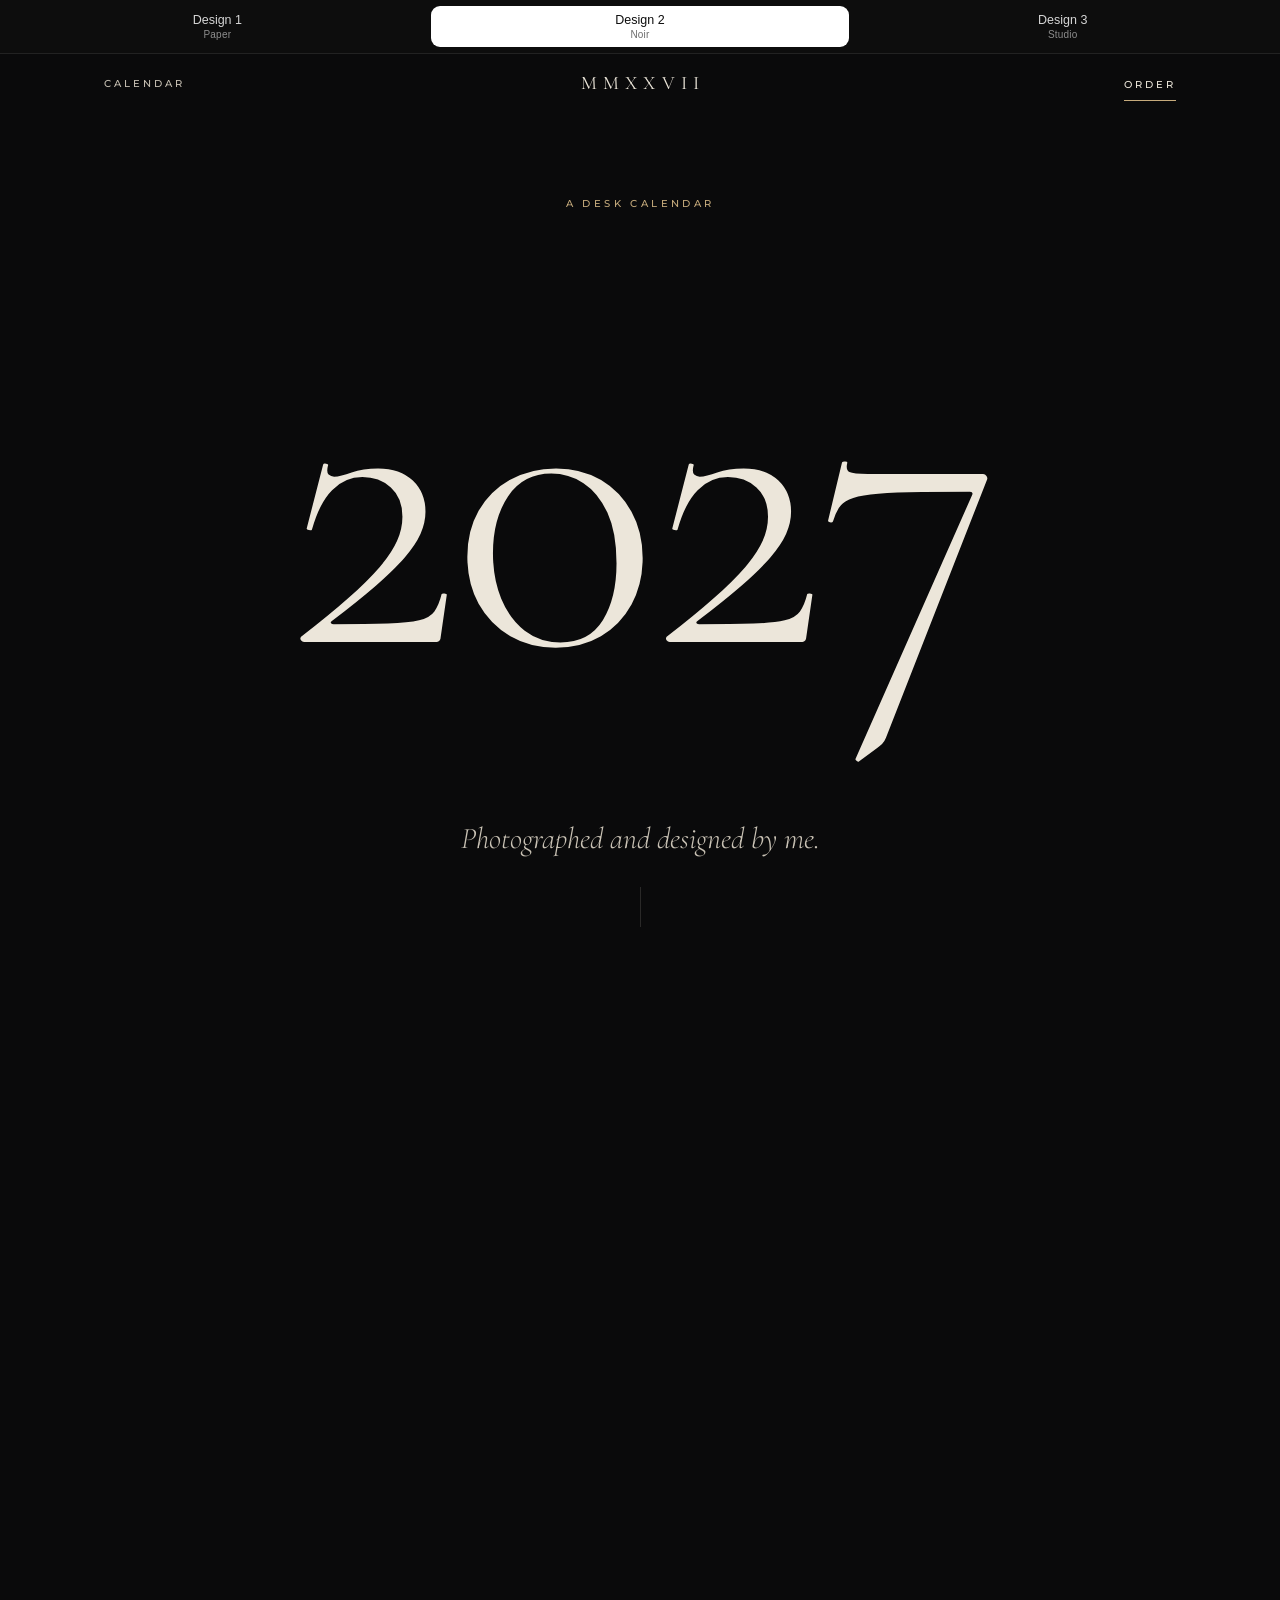
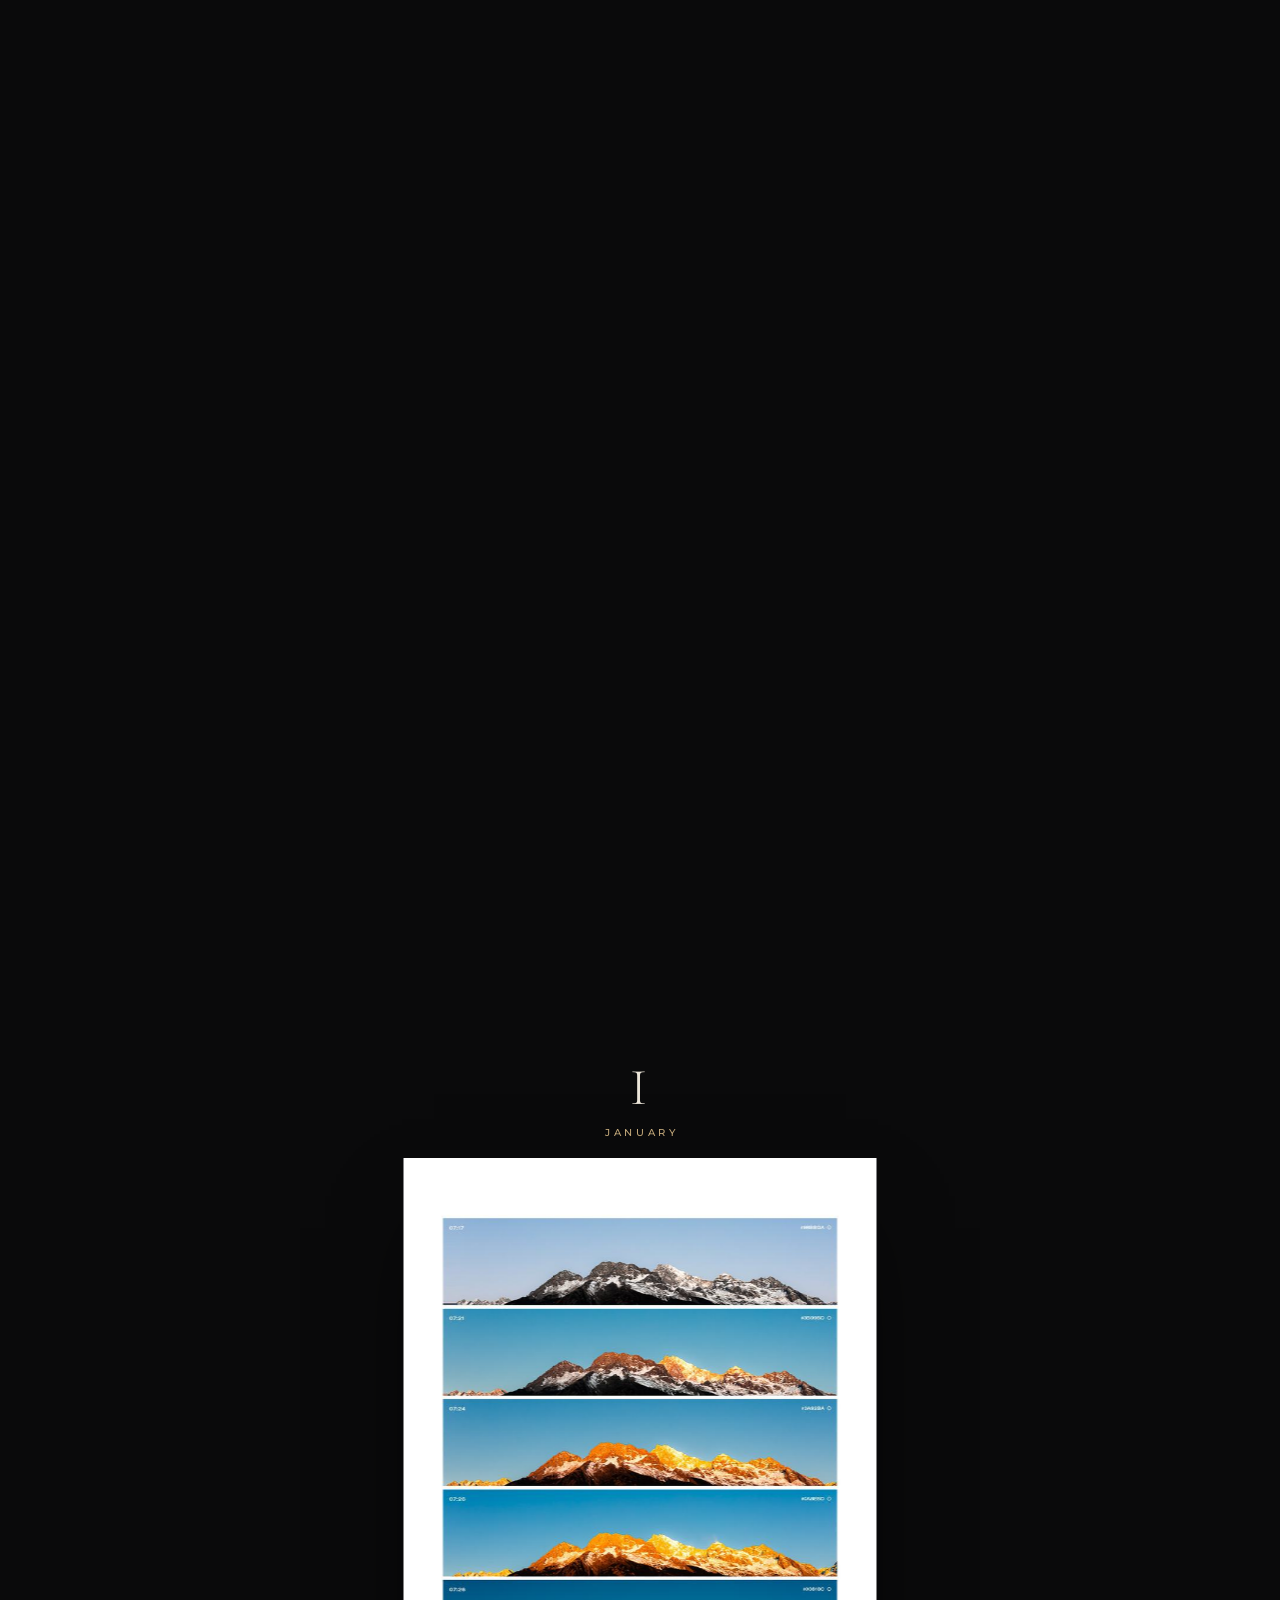
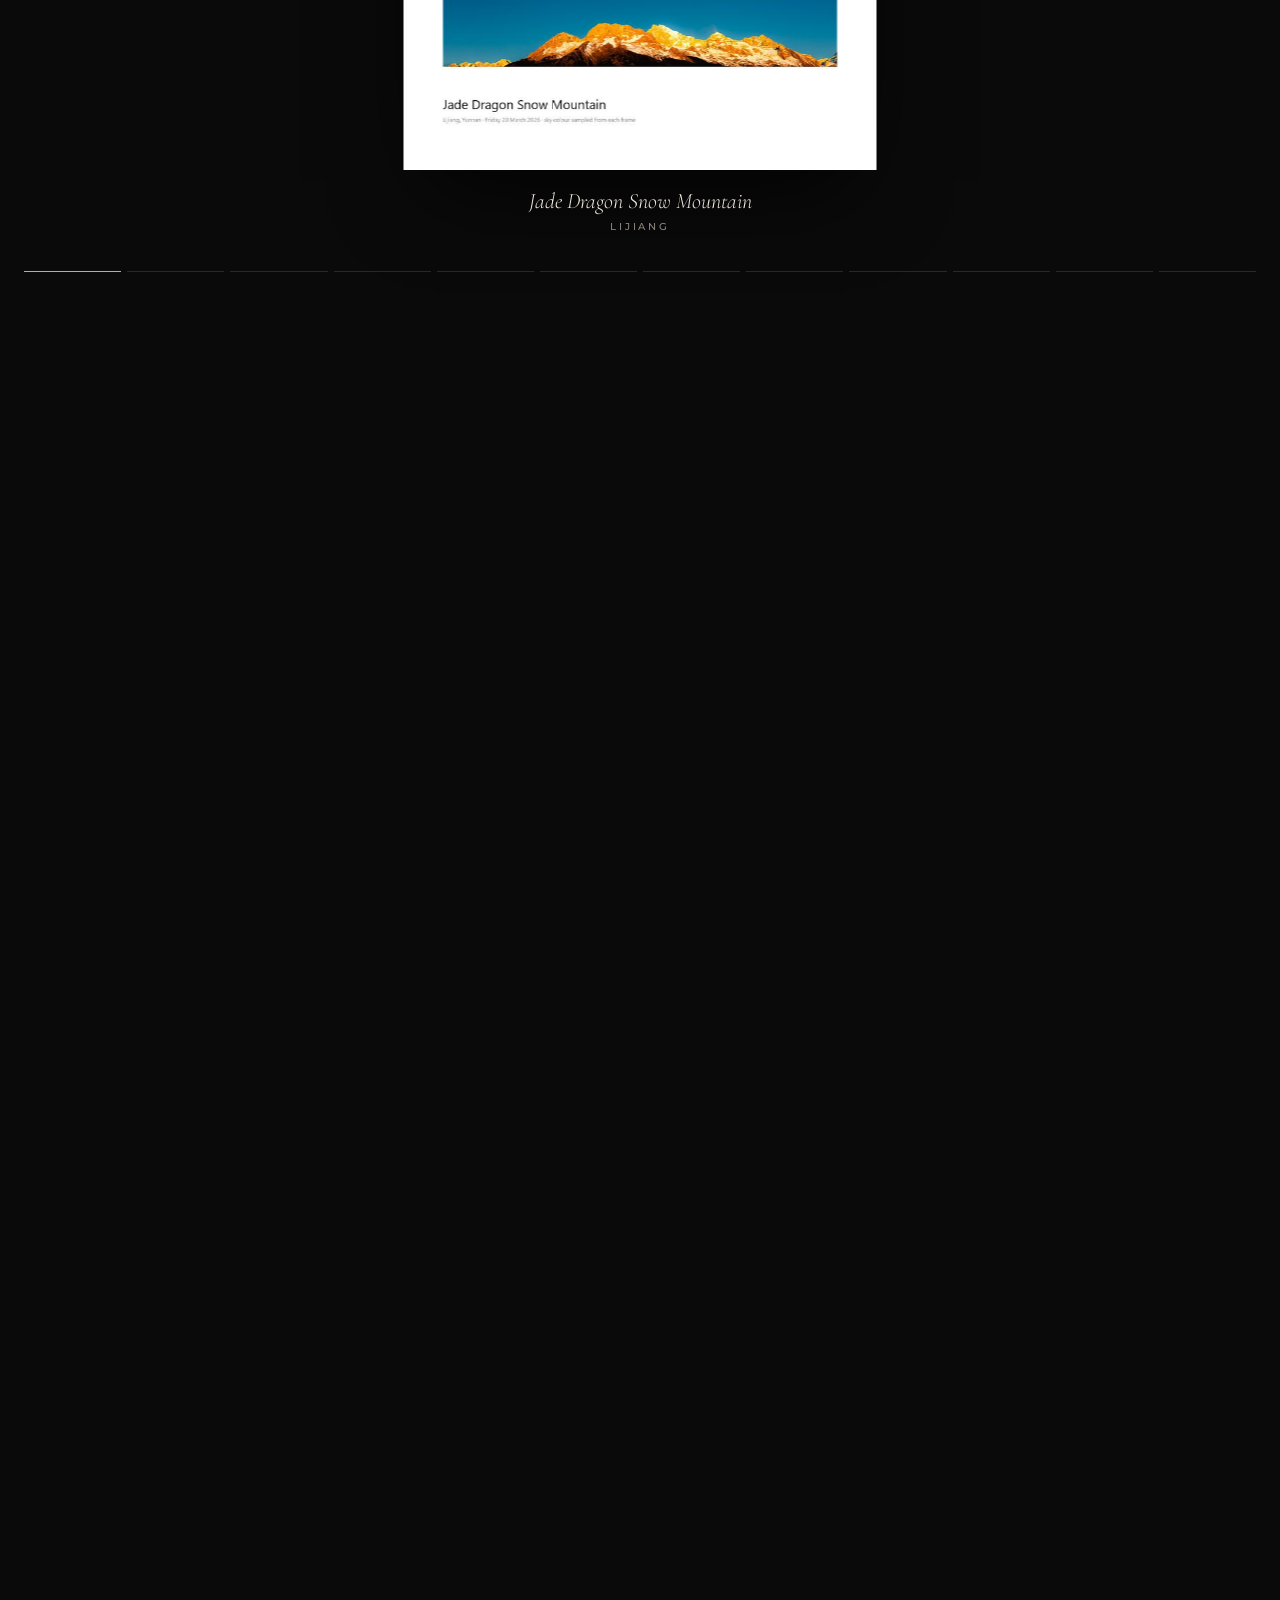
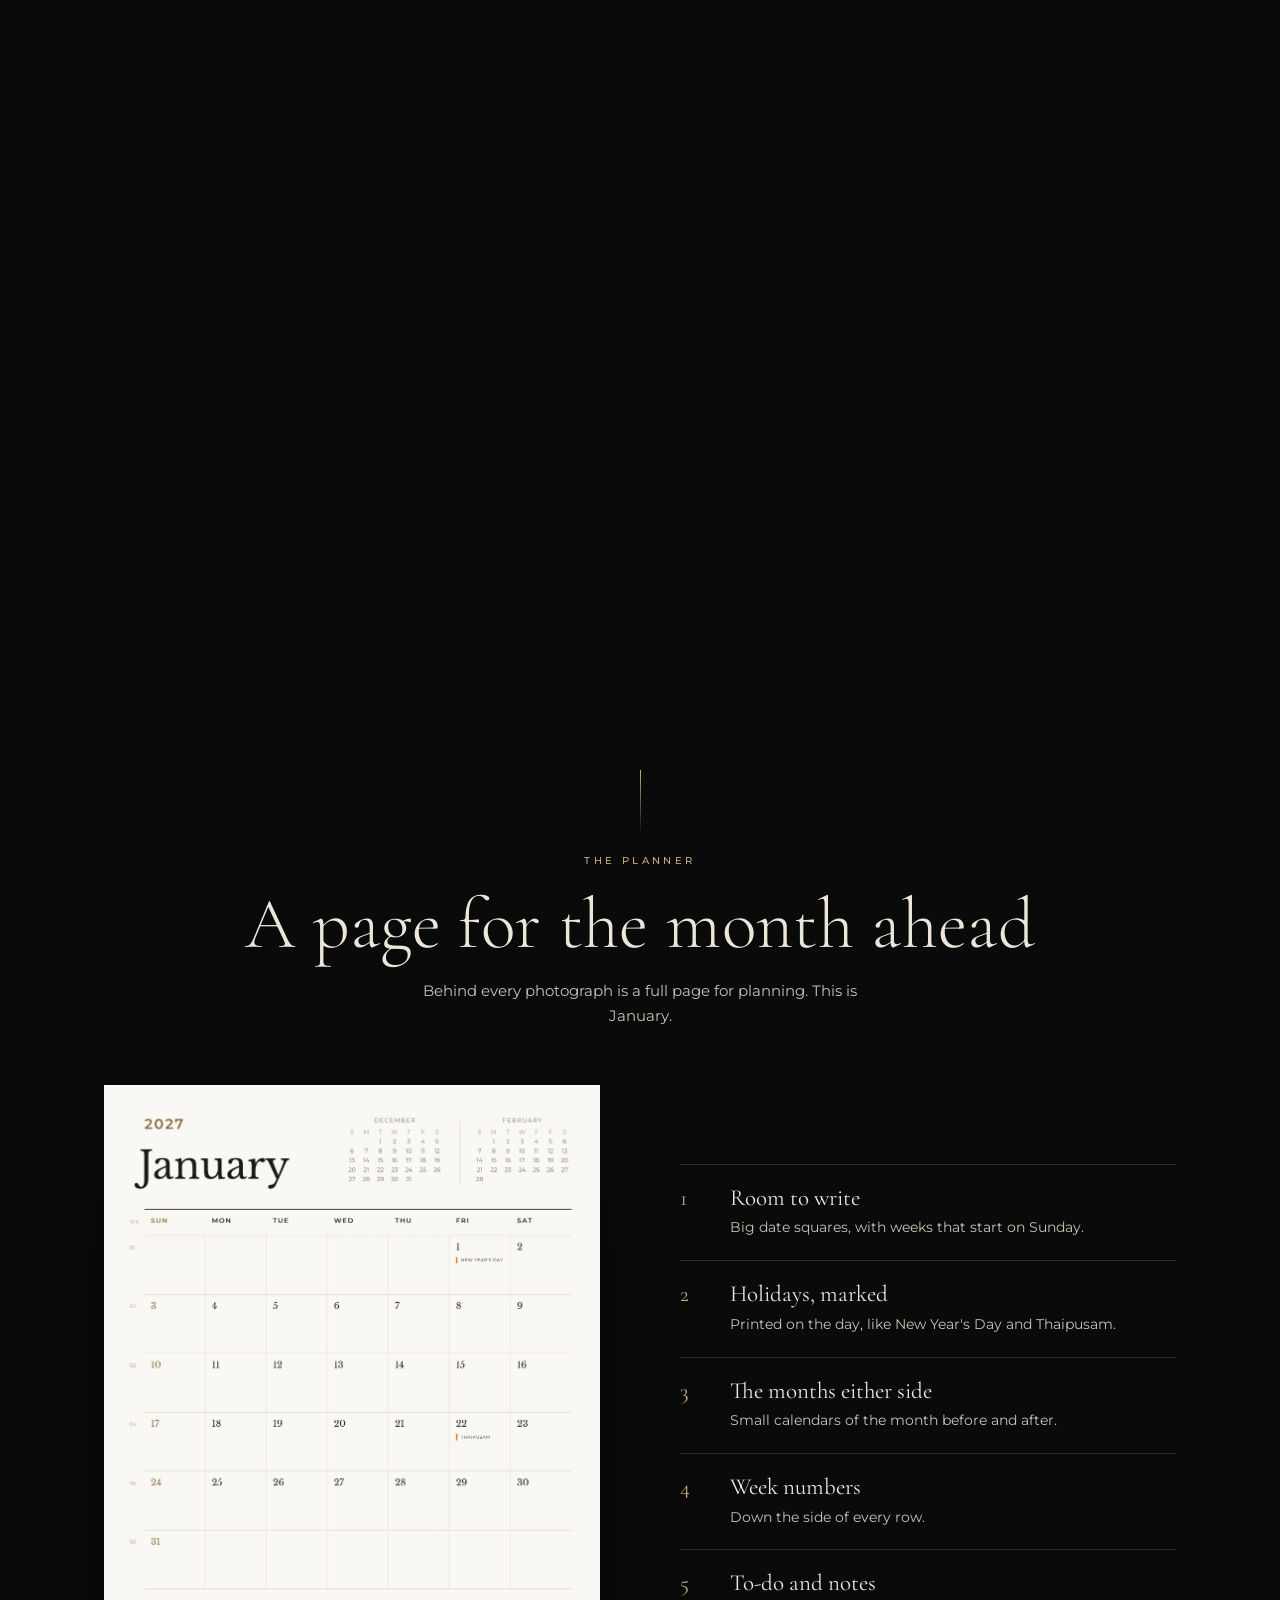
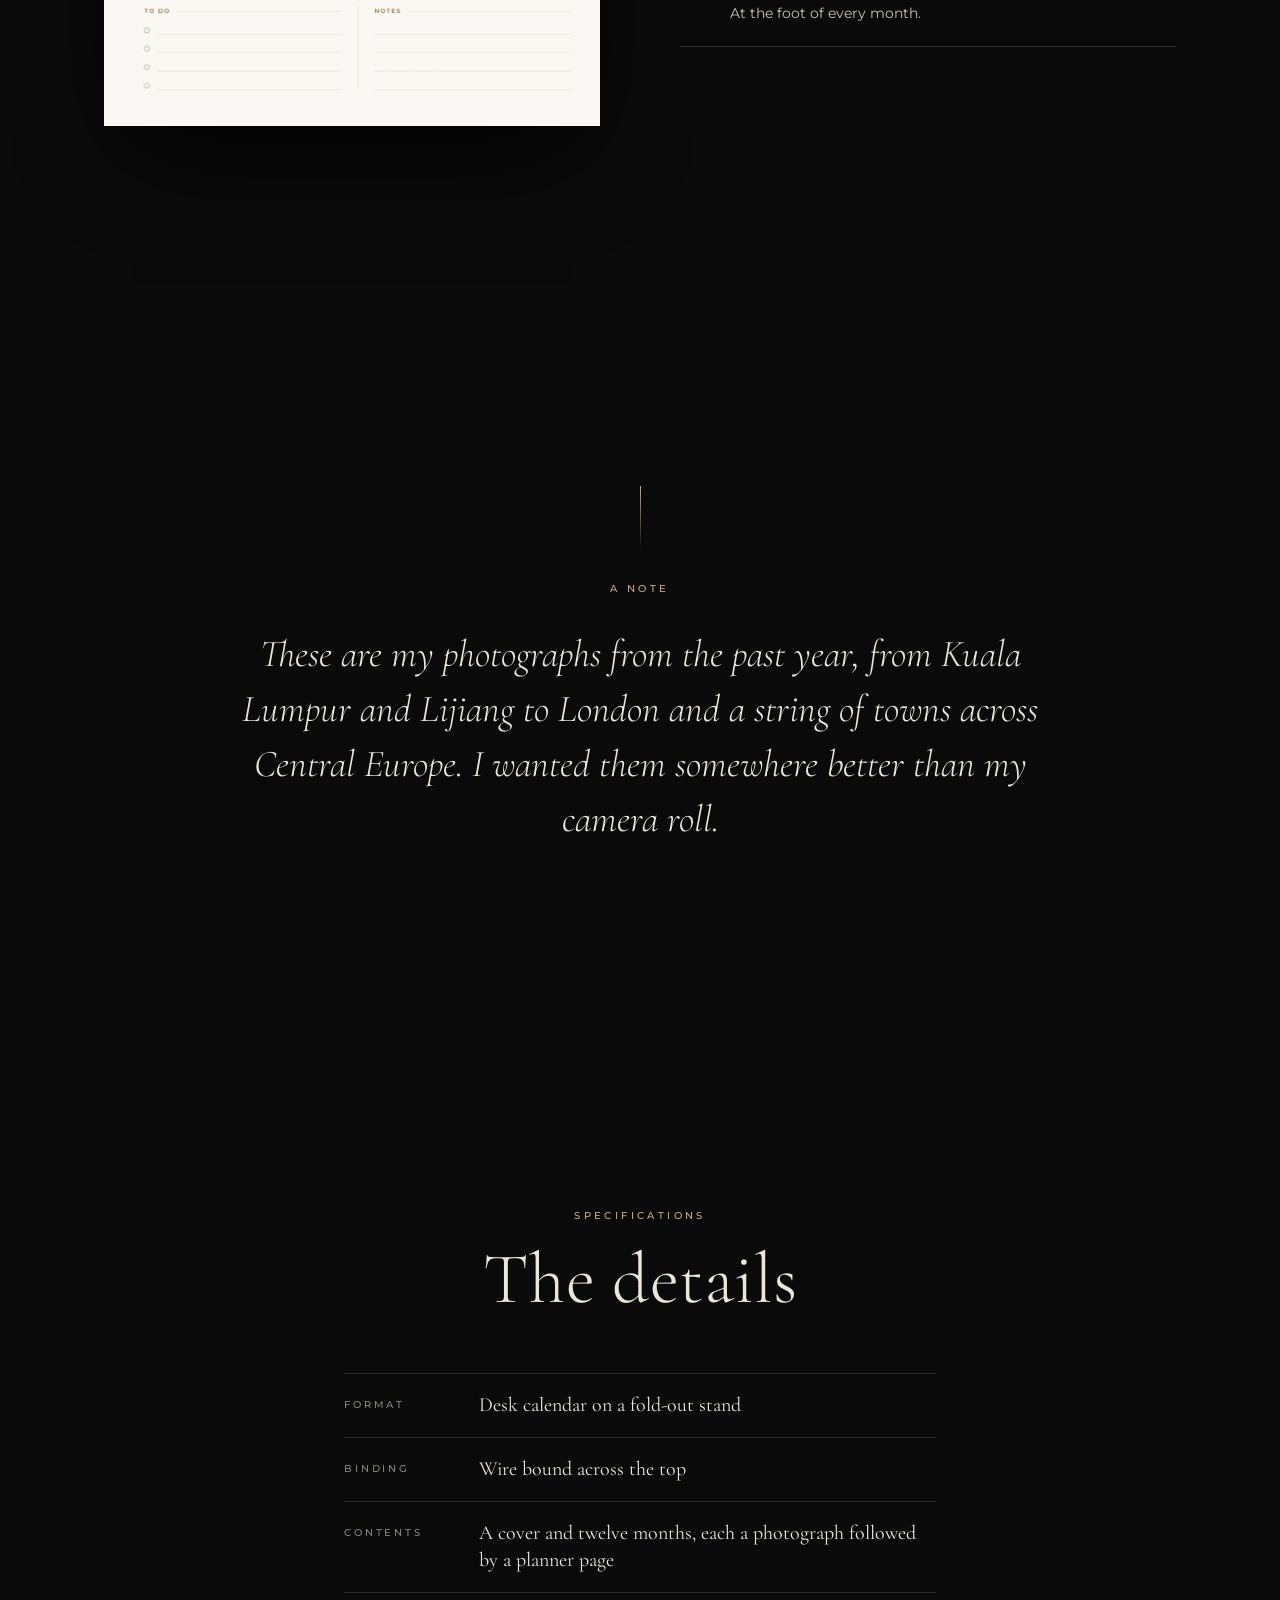
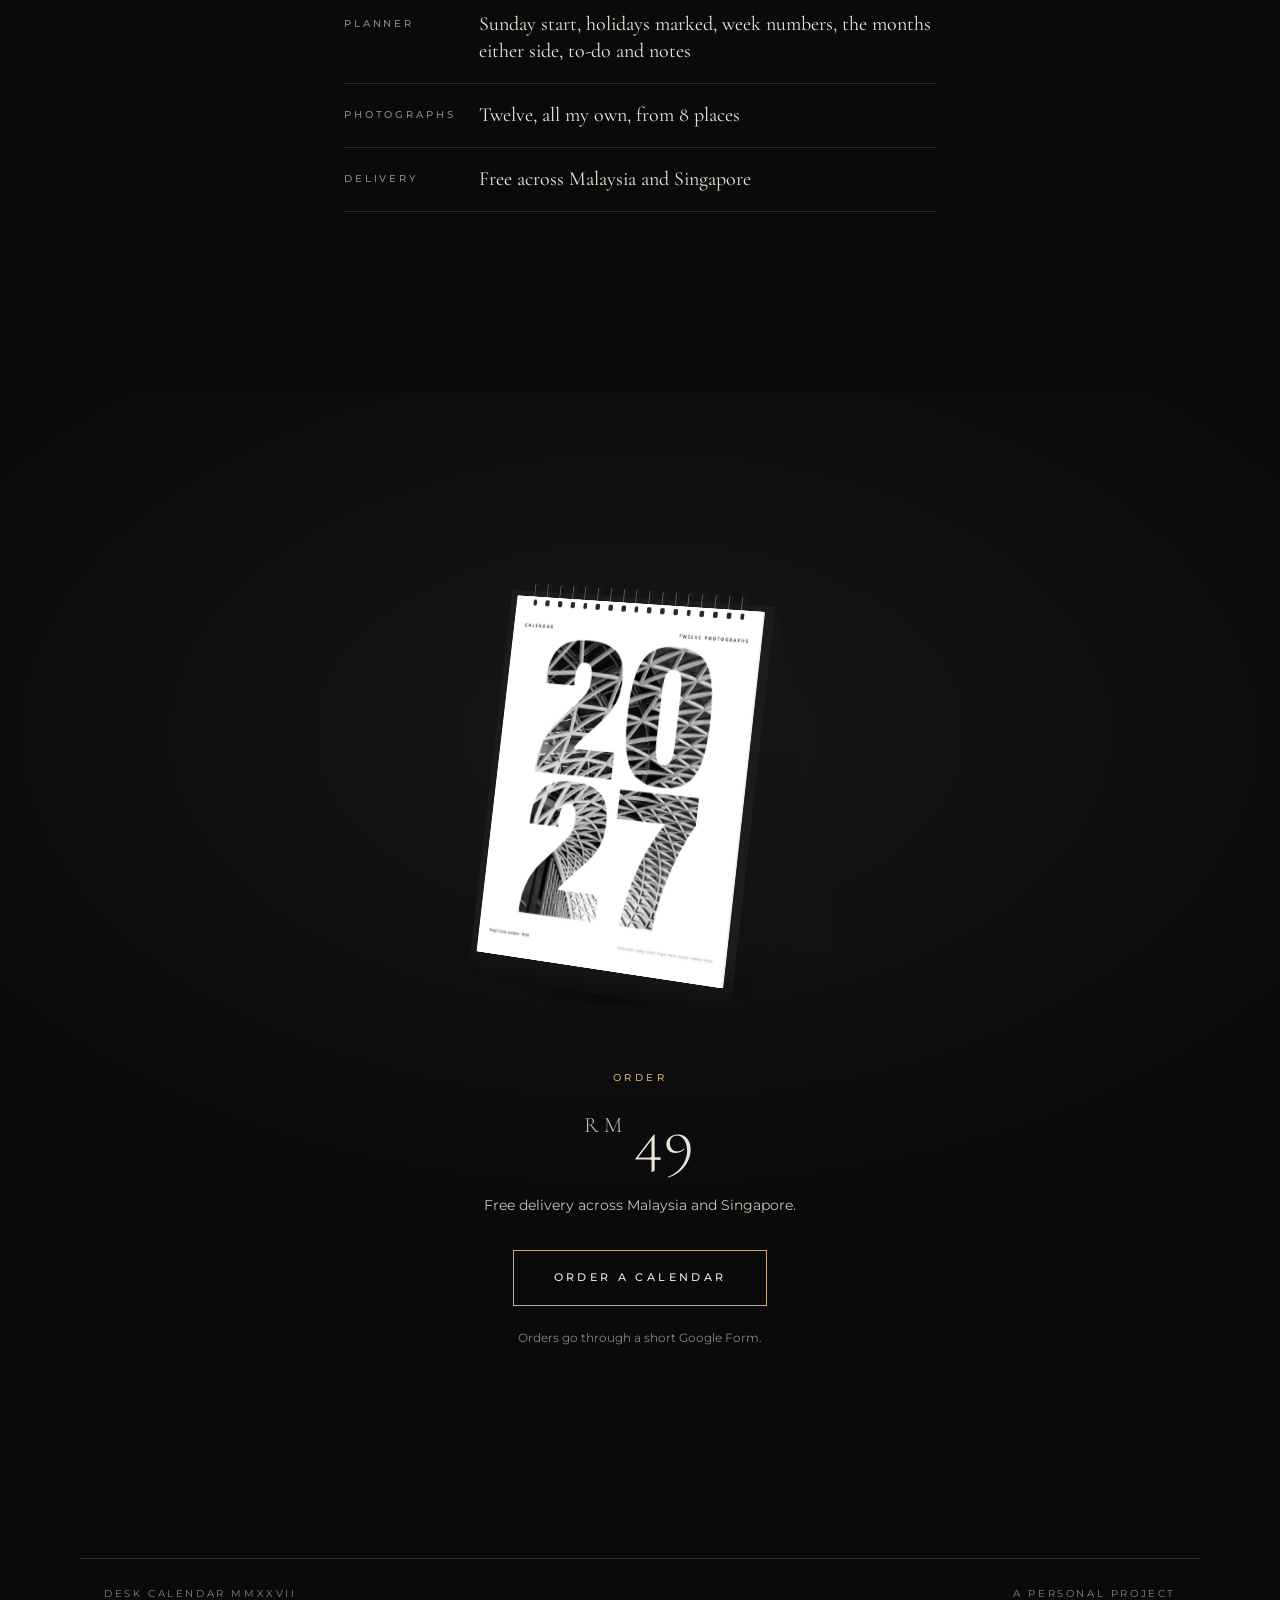
==== design-2.html @ 719d8c14 "Revamp sales page into three designs with a 3D desk calendar Adds a design switcher at the top of ev" ====
<!DOCTYPE html>
<html lang="en">
<head>
  <meta charset="UTF-8">
  <meta name="viewport" content="width=device-width, initial-scale=1, viewport-fit=cover">
  <title>Desk Calendar 2027</title>
  <meta name="description" content="A desk calendar of my photographs for 2027, with a full planner page behind every photograph. Free delivery across Malaysia and Singapore.">
  <meta name="theme-color" content="#0a0a0b">
  <!-- Link previews: replace the relative image path with the full https:// address once the domain is live. -->
  <meta property="og:title" content="Desk Calendar 2027">
  <meta property="og:description" content="A desk calendar of my photographs.">
  <meta property="og:image" content="assets/cover.jpg">
  <link rel="preconnect" href="https://fonts.googleapis.com">
  <link rel="preconnect" href="https://fonts.gstatic.com" crossorigin>
  <link rel="stylesheet" href="https://fonts.googleapis.com/css2?family=Cormorant+Garamond:ital,wght@0,300;0,400;0,500;1,300;1,400&family=Montserrat:wght@400;500&display=swap">
  <link rel="stylesheet" href="assets/css/calendar3d.css">
  <style>
    /* ------------------------------------------------------------ review tabs (remove once a design is chosen) */
    .review { position: relative; z-index: 60; display: flex; gap: 4px; padding: calc(6px + env(safe-area-inset-top, 0px)) max(8px, env(safe-area-inset-right, 0px)) 6px max(8px, env(safe-area-inset-left, 0px)); background: #0d0d0d; font: 500 12.5px/1 -apple-system, BlinkMacSystemFont, "Segoe UI", Roboto, sans-serif; border-bottom: 1px solid #222; }
    .review a { flex: 1; display: grid; gap: 3px; justify-items: center; padding: 8px 4px 7px; border-radius: 9px; color: #d6d6d6; text-decoration: none; -webkit-tap-highlight-color: transparent; }
    .review a small { font-size: 10px; color: #8d8d8d; letter-spacing: .02em; }
    .review a[aria-current] { background: #fff; color: #0d0d0d; }
    .review a[aria-current] small { color: #6b6b6b; }

    /* ------------------------------------------------------------ tokens */
    :root {
      --bg: #0a0a0b;
      --bg-2: #111113;
      --ivory: #ece6da;
      --ivory-2: #c9c2b5;
      --muted: #8a857c;
      --line: rgba(236,230,218,.14);
      --gold: #c6ab7c;
      --serif: "Cormorant Garamond", "Times New Roman", serif;
      --sans: "Montserrat", "Segoe UI", system-ui, -apple-system, sans-serif;
      --gutter: max(24px, env(safe-area-inset-left, 0px));
      --nav: 60px;
      color-scheme: dark;
    }
    *, *::before, *::after { box-sizing: border-box; }
    html { -webkit-text-size-adjust: 100%; background: var(--bg); }
    body { margin: 0; background: var(--bg); color: var(--ivory); font-family: var(--sans); font-size: 14px; line-height: 1.7; -webkit-font-smoothing: antialiased; overflow-x: clip; }
    img { display: block; max-width: 100%; height: auto; }
    a { color: inherit; -webkit-tap-highlight-color: transparent; }
    h1, h2, h3, p { margin: 0; }
    h1, h2, h3 { font-family: var(--serif); font-weight: 300; letter-spacing: .005em; text-wrap: balance; }
    .label { font-size: 10px; font-weight: 500; letter-spacing: .34em; text-transform: uppercase; color: var(--gold); }
    .wrap { max-width: 1120px; margin: 0 auto; padding: 0 var(--gutter); }
    :focus-visible { outline: 1px solid var(--gold); outline-offset: 4px; }

    /* ------------------------------------------------------------ nav */
    .nav { position: sticky; top: 0; z-index: 50; height: var(--nav); transition: background-color .6s; }
    .nav.solid { background: rgba(10,10,11,.72); -webkit-backdrop-filter: blur(18px); backdrop-filter: blur(18px); }
    .nav .wrap { height: 100%; display: grid; grid-template-columns: 1fr auto 1fr; align-items: center; }
    .nav .side { font-size: 10px; font-weight: 500; letter-spacing: .3em; text-transform: uppercase; color: var(--ivory-2); }
    .wordmark { font-family: var(--serif); font-size: 19px; font-weight: 400; letter-spacing: .32em; text-decoration: none; padding-left: .32em; }
    .nav-order { justify-self: end; font-size: 10px; font-weight: 500; letter-spacing: .3em; text-transform: uppercase; text-decoration: none; padding: 9px 0 7px; border-bottom: 1px solid var(--gold); }

    .pin { position: sticky; top: 0; height: 100vh; height: 100svh; overflow: hidden; }

    /* ------------------------------------------------------------ hero */
    .hero { height: 460vh; height: 460svh; margin-top: calc(var(--nav) * -1); }
    .hero .pin { background: var(--bg); }
    .spot { position: absolute; left: 50%; top: 50%; width: 170vmax; height: 170vmax; margin: -85vmax 0 0 -85vmax; background: radial-gradient(closest-side, rgba(214,196,160,.20), rgba(214,196,160,.07) 38%, rgba(10,10,11,0) 70%); opacity: 0; will-change: opacity, transform; pointer-events: none; }
    .numerals { position: absolute; inset: 0; display: grid; place-items: center; font-family: var(--serif); font-weight: 300; font-size: min(47vw, 58svh); line-height: 1; letter-spacing: -.02em; color: var(--ivory); will-change: transform, opacity; pointer-events: none; }
    .intro { position: absolute; left: 0; right: 0; text-align: center; padding: 0 var(--gutter); will-change: opacity, transform; }
    .intro.top { top: calc(var(--nav) + 9svh); }
    .intro.bottom { bottom: calc(10svh + env(safe-area-inset-bottom, 0px)); display: grid; gap: 10px; justify-items: center; }
    .intro.bottom p.l { font-family: var(--serif); font-style: italic; font-weight: 300; font-size: clamp(20px, 5.6vw, 30px); color: var(--ivory-2); }
    .hero-cal { position: absolute; inset: 0; display: grid; place-items: center; opacity: 0; will-change: transform, opacity; }
    .hero-cal .c3 { --w: min(64vw, 36svh, 330px); --board: #1c1c1e; --board-edge: #0e0e0f; --back: #161618; }
    .hero-cal .c3-ground { background: radial-gradient(50% 50% at 50% 50%, rgba(0,0,0,.85), rgba(0,0,0,.4) 45%, rgba(0,0,0,0) 72%); }
    .chap { position: absolute; left: 0; right: 0; bottom: calc(5.5svh + env(safe-area-inset-bottom, 0px)); text-align: center; display: grid; justify-items: center; gap: 8px; padding: 0 var(--gutter); opacity: 0; will-change: opacity, transform; }
    .chap .num { font-family: var(--serif); font-size: 15px; letter-spacing: .3em; color: var(--gold); }
    .chap p { font-family: var(--serif); font-style: italic; font-weight: 300; font-size: clamp(20px, 5.4vw, 30px); line-height: 1.3; }
    .cue { position: absolute; left: 50%; bottom: calc(3svh + env(safe-area-inset-bottom, 0px)); width: 1px; height: 40px; margin-left: -.5px; background: var(--line); overflow: hidden; }
    .cue::after { content: ""; position: absolute; left: 0; top: -40%; width: 100%; height: 40%; background: var(--gold); animation: drip 2.4s cubic-bezier(.6,0,.3,1) infinite; }
    @keyframes drip { to { transform: translateY(350%); } }

    /* ------------------------------------------------------------ the twelve */
    .twelve .pin { display: grid; grid-template-rows: auto minmax(0, 1fr) auto; padding-top: calc(var(--nav) + 8px); background: var(--bg); }
    .tw-head { position: relative; height: 96px; text-align: center; }
    .tw-head > div { position: absolute; inset: 0; display: grid; justify-items: center; align-content: start; gap: 2px; opacity: 0; will-change: opacity, transform; }
    .tw-head .rn { font-family: var(--serif); font-weight: 300; font-size: 52px; line-height: 1; letter-spacing: .04em; }
    .tw-head .mn { font-size: 10px; font-weight: 500; letter-spacing: .36em; text-transform: uppercase; color: var(--gold); margin-top: 8px; padding-left: .36em; }
    .tw-stage { position: relative; }
    .tw-stage img { position: absolute; left: 50%; top: 50%; height: min(100%, 118vw); width: auto; max-width: none; aspect-ratio: 800 / 1035; transform: translate(-50%, -50%); opacity: 0; will-change: opacity, transform; box-shadow: 0 40px 90px -30px rgba(0,0,0,.9); }
    .tw-foot { position: relative; height: 124px; padding-bottom: env(safe-area-inset-bottom, 0px); }
    .tw-cap { position: absolute; left: 0; right: 0; top: 18px; text-align: center; display: grid; gap: 4px; padding: 0 var(--gutter); opacity: 0; will-change: opacity; }
    .tw-cap .t { font-family: var(--serif); font-style: italic; font-weight: 300; font-size: 22px; line-height: 1.25; }
    .tw-cap .p { font-size: 9.5px; font-weight: 500; letter-spacing: .3em; text-transform: uppercase; color: var(--muted); }
    .ticks { position: absolute; left: var(--gutter); right: var(--gutter); bottom: calc(22px + env(safe-area-inset-bottom, 0px)); display: flex; gap: 6px; }
    .ticks i { flex: 1; height: 1px; background: var(--line); position: relative; }
    .ticks i::after { content: ""; position: absolute; inset: 0; background: var(--gold); transform: scaleX(0); transform-origin: 0 0; transition: transform .45s cubic-bezier(.2,.75,.2,1); }
    .ticks i.on::after { transform: none; }

    /* ------------------------------------------------------------ sections */
    .sec { padding: 130px 0; }
    .sec-head { display: grid; gap: 18px; justify-items: center; text-align: center; margin-bottom: 56px; }
    .sec-head h2 { font-size: clamp(38px, 10vw, 72px); line-height: 1.04; }
    .sec-head p { color: var(--ivory-2); max-width: 32em; font-size: 14.5px; }
    .sec-head p.label { color: var(--gold); font-size: 10px; }
    .hair { width: 1px; height: 64px; background: linear-gradient(var(--gold), rgba(198,171,124,0)); }

    .planner-fig { position: relative; width: min(100%, 520px); margin: 0 auto; box-shadow: 0 40px 100px -30px rgba(0,0,0,.95); }
    .planner-fig img { width: 100%; aspect-ratio: 700 / 905; }
    .mk { position: absolute; width: 30px; height: 30px; margin: -15px 0 0 -15px; border-radius: 50%; display: grid; place-items: center; background: rgba(10,10,11,.88); color: var(--gold); box-shadow: 0 0 0 1px var(--gold), 0 6px 18px rgba(0,0,0,.45); font-family: var(--serif); font-size: 15px; opacity: 0; transform: scale(.6); transition: opacity .7s, transform .7s cubic-bezier(.2,.75,.2,1); }
    .mk.on { opacity: 1; transform: none; }
    .feats { list-style: none; margin: 56px auto 0; padding: 0; max-width: 560px; border-top: 1px solid var(--line); }
    .feats li { display: grid; grid-template-columns: 40px minmax(0, 1fr); gap: 10px; padding: 20px 0; border-bottom: 1px solid var(--line); }
    .feats .n { font-family: var(--serif); font-size: 22px; color: var(--gold); line-height: 1.2; }
    .feats b { display: block; font-family: var(--serif); font-weight: 400; font-size: 23px; line-height: 1.2; margin-bottom: 4px; }
    .feats span { color: var(--ivory-2); }

    .note { text-align: center; }
    .note .wrap { display: grid; justify-items: center; gap: 30px; }
    .note .body { font-family: var(--serif); font-style: italic; font-weight: 300; font-size: clamp(24px, 6.4vw, 38px); line-height: 1.45; max-width: 22em; }

    .specs { max-width: 640px; margin: 0 auto; }
    .specs dl { margin: 0; border-top: 1px solid var(--line); }
    .specs dl div { display: grid; grid-template-columns: 8.5em minmax(0, 1fr); gap: 16px; padding: 18px 0; border-bottom: 1px solid var(--line); }
    .specs dt { font-size: 9.5px; font-weight: 500; letter-spacing: .3em; text-transform: uppercase; color: var(--muted); padding-top: 5px; }
    .specs dd { margin: 0; font-family: var(--serif); font-size: 20px; line-height: 1.35; }

    .order { background: radial-gradient(90% 60% at 50% 30%, #17171a 0%, var(--bg) 70%); text-align: center; overflow: hidden; }
    .order .wrap { display: grid; justify-items: center; gap: 22px; }
    .order-cal { margin-bottom: 26px; }
    .order-cal .c3 { --w: min(56vw, 280px); --board: #1c1c1e; --board-edge: #0e0e0f; --back: #161618; }
    .order-cal .c3-ground { background: radial-gradient(50% 50% at 50% 50%, rgba(0,0,0,.85), rgba(0,0,0,0) 70%); }
    .order .price { font-family: var(--serif); font-weight: 300; font-size: 64px; line-height: 1; letter-spacing: .02em; }
    .order .price small { font-size: 22px; letter-spacing: .2em; vertical-align: 28px; margin-right: 8px; color: var(--ivory-2); }
    .order .ship { color: var(--ivory-2); }
    .btn { display: inline-flex; align-items: center; justify-content: center; min-height: 56px; padding: 0 40px; margin-top: 10px; border: 1px solid var(--gold); color: var(--ivory); text-decoration: none; font-size: 10.5px; font-weight: 500; letter-spacing: .32em; text-transform: uppercase; background: transparent; transition: background-color .5s, color .5s; }
    .btn:active { background: var(--gold); color: var(--bg); }
    @media (hover: hover) { .btn:hover { background: var(--gold); color: var(--bg); } }
    .fine { font-size: 12px; color: var(--muted); }

    footer { padding: 30px 0 calc(34px + env(safe-area-inset-bottom, 0px)); font-size: 10px; letter-spacing: .26em; text-transform: uppercase; color: var(--muted); }
    footer .wrap { display: flex; justify-content: space-between; gap: 12px; flex-wrap: wrap; border-top: 1px solid var(--line); padding-top: 26px; }

    [data-reveal] { opacity: 0; transform: translateY(22px); transition: opacity 1.4s cubic-bezier(.2,.75,.2,1), transform 1.4s cubic-bezier(.2,.75,.2,1); transition-delay: var(--d, 0s); }
    [data-reveal].in { opacity: 1; transform: none; }

    .toast { position: fixed; left: 50%; top: calc(72px + env(safe-area-inset-top, 0px)); z-index: 80; transform: translate(-50%, -10px); opacity: 0; background: var(--ivory); color: var(--bg); padding: 11px 18px; font-size: 12px; letter-spacing: .06em; transition: opacity .3s, transform .4s; pointer-events: none; }
    .toast.show { opacity: 1; transform: translate(-50%, 0); }

    @media (min-width: 900px) {
      .numerals { font-size: min(34vw, 62svh); }
      .tw-stage img { height: 100%; }
      .sec { padding: 180px 0; }
      .planner-wrap { display: grid; grid-template-columns: minmax(0, 1fr) minmax(0, 1fr); gap: 80px; align-items: center; }
      .feats { margin: 0; }
    }
    @media (prefers-reduced-motion: reduce) { .cue i::after, .cue::after, .scroll-hint svg { animation: none; } }
  </style>
</head>
<body>
  <nav class="review" aria-label="Design options">
    <a href="index.html">Design 1<small>Paper</small></a>
    <a href="design-2.html" aria-current="page">Design 2<small>Noir</small></a>
    <a href="design-3.html">Design 3<small>Studio</small></a>
  </nav>

  <header class="nav" id="nav">
    <div class="wrap">
      <span class="side">Calendar</span>
      <a class="wordmark" href="#top" aria-label="2027, back to top">MMXXVII</a>
      <a class="nav-order" href="#order">Order</a>
    </div>
  </header>

  <main id="top">
    <section class="hero" id="hero" aria-label="Introduction">
      <div class="pin">
        <div class="spot" id="spot"></div>
        <div class="numerals" id="numerals" aria-hidden="true">2027</div>
        <div class="intro top" id="introTop"><p class="label">A desk calendar</p></div>
        <div class="intro bottom" id="introBottom"><p class="l">Photographed and designed by me.</p></div>
        <div class="hero-cal" id="heroCalWrap"><div id="heroCal" role="img" aria-label="The desk calendar on a black stand, turning from the cover to January"></div></div>
        <div class="chap" id="chapA"><span class="num">I</span><p>Each month begins with a photograph</p></div>
        <div class="chap" id="chapB"><span class="num">II</span><p>and turns to a page for the month ahead</p></div>
        <div class="cue" id="cue" aria-hidden="true"></div>
      </div>
    </section>

    <section class="twelve" id="twelve" aria-label="The twelve photographs">
      <div class="pin">
        <div class="tw-head" id="twHead"></div>
        <div class="tw-stage" id="twStage"></div>
        <div class="tw-foot"><div id="twCaps"></div><div class="ticks" id="ticks"></div></div>
      </div>
    </section>

    <section class="sec" aria-label="The planner">
      <div class="wrap">
        <div class="sec-head" data-reveal>
          <div class="hair"></div>
          <p class="label">The planner</p>
          <h2>A page for the month&nbsp;ahead</h2>
          <p>Behind every photograph is a full page for planning. This is January.</p>
        </div>
        <div class="planner-wrap">
          <div class="planner-fig" id="plannerFig" data-reveal>
            <img src="assets/planner-jan.webp" width="2000" height="2586" alt="The January 2027 planner page" loading="lazy" decoding="async">
          </div>
          <ol class="feats" id="feats">
            <li data-reveal><span class="n">1</span><div><b>Room to write</b><span>Big date squares, with weeks that start on Sunday.</span></div></li>
            <li data-reveal><span class="n">2</span><div><b>Holidays, marked</b><span>Printed on the day, like New Year's Day and Thaipusam.</span></div></li>
            <li data-reveal><span class="n">3</span><div><b>The months either side</b><span>Small calendars of the month before and after.</span></div></li>
            <li data-reveal><span class="n">4</span><div><b>Week numbers</b><span>Down the side of every row.</span></div></li>
            <li data-reveal><span class="n">5</span><div><b>To-do and notes</b><span>At the foot of every month.</span></div></li>
          </ol>
        </div>
      </div>
    </section>

    <section class="sec note" aria-label="A note">
      <div class="wrap">
        <div class="hair" data-reveal></div>
        <p class="label" data-reveal>A note</p>
        <p class="body" data-reveal>These are my photographs from the past year, from Kuala Lumpur and Lijiang to London and a string of towns across Central Europe. I wanted them somewhere better than my camera roll.</p>
      </div>
    </section>

    <section class="sec" aria-label="Specifications">
      <div class="wrap specs">
        <div class="sec-head" data-reveal><p class="label">Specifications</p><h2>The details</h2></div>
        <dl data-reveal>
          <div><dt>Format</dt><dd>Desk calendar on a fold-out stand</dd></div>
          <div><dt>Binding</dt><dd>Wire bound across the top</dd></div>
          <div><dt>Contents</dt><dd>A cover and twelve months, each a photograph followed by a planner page</dd></div>
          <div><dt>Planner</dt><dd>Sunday start, holidays marked, week numbers, the months either side, to-do and notes</dd></div>
          <div><dt>Photographs</dt><dd id="specPhotos">Twelve, all my own</dd></div>
          <div><dt>Delivery</dt><dd>Free across Malaysia and Singapore</dd></div>
        </dl>
      </div>
    </section>

    <section class="sec order" id="order" aria-label="Order">
      <div class="wrap">
        <div class="order-cal" id="orderCalScene"><div id="orderCal" role="img" aria-label="The desk calendar on its black stand"></div></div>
        <p class="label" data-reveal>Order</p>
        <p class="price" data-reveal><small>RM</small>49</p>
        <p class="ship" data-reveal>Free delivery across Malaysia and Singapore.</p>
        <a class="btn" href="#order" data-order="final" data-reveal>Order a calendar</a>
        <p class="fine" data-reveal>Orders go through a short Google Form.</p>
      </div>
    </section>
  </main>

  <footer><div class="wrap"><span>Desk Calendar MMXXVII</span><span>A personal project</span></div></footer>
  <div class="toast" id="toast" role="status" aria-live="polite"></div>

  <script src="assets/js/content.js"></script>
  <script src="assets/js/motion.js"></script>
  <script>
  (function () {
    const { scene, seg, lerp, ease, clamp, Calendar3D } = Motion;
    const $ = s => document.querySelector(s);
    const toast = $("#toast"); let tt;
    wireOrderLinks(m => { toast.textContent = m; toast.classList.add("show"); clearTimeout(tt); tt = setTimeout(() => toast.classList.remove("show"), 2400); });
    const nav = $("#nav");
    addEventListener("scroll", () => nav.classList.toggle("solid", scrollY > innerHeight * 3.2), { passive: true });
    let H = innerHeight;
    addEventListener("resize", () => { H = innerHeight; });

    /* ------------------------------------------------------------ hero: 2027 dissolves, the calendar turns into the light, then flips */
    const cal = Calendar3D($("#heroCal"), { sheets: CAL.SHEETS, stand: "black" });
    const spot = $("#spot"), num = $("#numerals"), top = $("#introTop"), bottom = $("#introBottom"), wrap = $("#heroCalWrap");
    const chapA = $("#chapA"), chapB = $("#chapB"), cue = $("#cue");
    scene($("#hero"), p => {
      const n = ease.inOut(seg(p, 0, .2));
      num.style.opacity = (1 - n * .93).toFixed(3);
      num.style.transform = `translate3d(0, ${(-H * .06 * n).toFixed(1)}px, 0) scale(${(1 + n * .55).toFixed(4)})`;
      const intro = seg(p, 0, .08);
      top.style.opacity = bottom.style.opacity = (1 - intro).toFixed(3);
      top.style.transform = `translate3d(0, ${(-20 * intro).toFixed(1)}px, 0)`;
      bottom.style.transform = `translate3d(0, ${(20 * intro).toFixed(1)}px, 0)`;
      cue.style.opacity = (1 - seg(p, 0, .03)).toFixed(3);
      spot.style.opacity = ease.out(seg(p, .04, .24)).toFixed(3);
      spot.style.transform = `scale(${(.7 + .3 * ease.out(seg(p, .04, .3))).toFixed(4)})`;

      const enter = ease.out(seg(p, .05, .24)), turn = ease.inOut(seg(p, .05, .36));
      wrap.style.opacity = enter.toFixed(3);
      const s = lerp(.78, 1, enter) + seg(p, .82, 1) * .08;
      wrap.style.transform = `translate3d(0, ${lerp(H * .16, H * -.005, enter).toFixed(1)}px, 0) scale(${s.toFixed(4)})`;
      cal.view({ ry: lerp(52, 0, turn) + seg(p, .82, 1) * 8, rx: lerp(-4, -8, turn) });
      cal.ground(enter, 1);
      cal.flip(0, ease.inOut(seg(p, .38, .58)));
      cal.flip(1, ease.inOut(seg(p, .64, .84)));
      const a = seg(p, .47, .53) * (1 - seg(p, .62, .66)), b = seg(p, .74, .8);
      chapA.style.opacity = a.toFixed(3); chapA.style.transform = `translate3d(0, ${((1 - seg(p, .47, .53)) * 14).toFixed(1)}px, 0)`;
      chapB.style.opacity = b.toFixed(3); chapB.style.transform = `translate3d(0, ${((1 - b) * 14).toFixed(1)}px, 0)`;
    });

    /* ------------------------------------------------------------ the twelve: one month at a time */
    const ROMAN = ["I", "II", "III", "IV", "V", "VI", "VII", "VIII", "IX", "X", "XI", "XII"];
    const P = CAL.PAGES, N = P.length;
    $("#twStage").innerHTML = P.map((pg, i) => `<img src="${pg.file}" width="800" height="1035" alt="${CAL.MONTHS[i]}: ${pg.title}, ${pg.place}" decoding="async">`).join("");
    $("#twHead").innerHTML = P.map((pg, i) => `<div><span class="rn">${ROMAN[i]}</span><span class="mn">${CAL.MONTHS[i]}</span></div>`).join("");
    $("#twCaps").innerHTML = P.map(pg => `<div class="tw-cap"><span class="t">${pg.title}</span><span class="p">${pg.place}</span></div>`).join("");
    $("#ticks").innerHTML = "<i></i>".repeat(N);
    const twelve = $("#twelve");
    twelve.style.height = `calc(${N * 62}svh + 100svh)`;
    const imgs = [...document.querySelectorAll("#twStage img")], heads = [...document.querySelectorAll("#twHead > div")], capsT = [...document.querySelectorAll(".tw-cap")], ticks = [...document.querySelectorAll("#ticks i")];
    const lastO = new Array(N).fill(-1);
    let lastTick = -1;
    scene(twelve, p => {
      const f = seg(p, .02, .98) * (N - 1), i = Math.min(N - 2, Math.floor(f)), t = ease.inOut(seg(f - i, .5, 1));
      for (let k = 0; k < N; k++) {
        const o = k === i ? 1 - t : k === i + 1 ? t : 0;
        if (o !== lastO[k] || o > 0) {
          const d = k === i ? -t : 1 - t;      // -1..1: leaving upward, arriving from below
          imgs[k].style.opacity = o.toFixed(3);
          imgs[k].style.transform = `translate(-50%, -50%) translate3d(0, ${(d * 26).toFixed(1)}px, 0) scale(${(1 - Math.abs(d) * .035).toFixed(4)})`;
          heads[k].style.opacity = capsT[k].style.opacity = (o * o).toFixed(3);
          heads[k].style.transform = `translate3d(0, ${(d * 10).toFixed(1)}px, 0)`;
          lastO[k] = o;
        }
      }
      const cur = Math.round(i + t);
      if (cur !== lastTick) { ticks.forEach((tk, k) => tk.classList.toggle("on", k <= cur)); lastTick = cur; }
    });

    /* ------------------------------------------------------------ planner markers light up one by one as the page scrolls past */
    const MARKS = [[186, 254], [522, 279], [302, 96], [14, 268], [300, 792]];
    const fig = $("#plannerFig");
    fig.insertAdjacentHTML("beforeend", MARKS.map(([x, y], i) => `<span class="mk" style="left:${(x / 7).toFixed(2)}%;top:${(y / 9.05).toFixed(2)}%">${i + 1}</span>`).join(""));
    const mks = [...fig.querySelectorAll(".mk")];
    scene(fig, p => mks.forEach((m, i) => m.classList.toggle("on", p > .22 + i * .055)), "view");

    const places = [...new Set(P.map(p => p.place).filter(p => !/across/i.test(p)))];
    $("#specPhotos").textContent = `Twelve, all my own, from ${places.length} places`;

    /* ------------------------------------------------------------ order */
    const cal2 = Calendar3D($("#orderCal"), { sheets: [CAL.SHEETS[0]], stand: "black", blanks: 4 });
    scene($("#orderCalScene"), p => { cal2.view({ ry: lerp(-30, 26, p), rx: -9 }); cal2.ground(1, .9); }, "view");

    Motion.ready(document.querySelectorAll(".hero img, #twStage img")).then(Motion.measure);
    Motion.reveals();
  })();
  </script>
</body>
</html>
---- assets/css/calendar3d.css ----
/* 3D desk calendar: an A-frame stand with wire-o bound sheets that flip over the top.
   Size is set by --w (the width of one sheet). Everything else is derived from it. */
.c3 {
  --w: 280px;
  --hs: calc(var(--w) * 1.2941);            /* sheet height: the pages are 1632 x 2112 */
  --bw: calc(var(--w) * 1.07);              /* stand board width */
  --bh: calc(var(--hs) + var(--w) * .11);   /* stand board height, a lip shows below the sheets */
  --lean-f: 13deg;
  --lean-b: 21deg;
  --board: #f3f1ec;
  --board-edge: #dcd7cd;
  --back: #e7e2d8;
  --ring: #2c2c2e;
  --ring-hi: #77777c;
  --paper-back: #f1eee8;
  --hole: #4a4740;
  position: relative;
  width: var(--bw);
  height: calc(var(--bh) + var(--w) * .2);
  perspective: calc(var(--w) * 9);
  perspective-origin: 50% 30%;
  -webkit-user-select: none; user-select: none;
}
.c3--black { --board: #161617; --board-edge: #0b0b0c; --back: #0f0f10; --ring: #1d1d1f; --ring-hi: #5d5d62; --hole: #2a2a2c; }
.c3--white { --board: #fbfbfa; --board-edge: #e2e2e0; --back: #efefed; --ring: #1b1b1c; --ring-hi: #6a6a6e; }

.c3-rig, .c3-front, .c3-back, .c3-sheet { transform-style: preserve-3d; -webkit-transform-style: preserve-3d; }
.c3-rig {
  position: absolute; left: 0; top: calc(var(--w) * .09);
  width: var(--bw); height: var(--bh);
  transform-origin: 50% 46%;
  will-change: transform;
}
.c3-front, .c3-back { position: absolute; left: 0; top: 0; width: var(--bw); height: var(--bh); transform-origin: 50% 0; }
.c3-front { transform: rotateX(var(--lean-f)); }
.c3-back { height: calc(var(--bh) * 1.046); transform: rotateX(calc(var(--lean-b) * -1)) translateZ(-.5px); }
.c3-plane { position: absolute; inset: 0; border-radius: 2px; }
.c3-front > .c3-plane { background: linear-gradient(180deg, var(--board) 0%, var(--board) 88%, var(--board-edge) 100%); }
.c3-back > .c3-plane { background: linear-gradient(180deg, var(--back), color-mix(in srgb, var(--back) 80%, #000)); }

.c3-sheet {
  position: absolute; left: calc((var(--bw) - var(--w)) / 2); top: calc(var(--w) * .022);
  width: var(--w); height: var(--hs);
  transform-origin: 50% 0;
  will-change: transform;
}
.c3-face {
  position: absolute; inset: 0; overflow: hidden; border-radius: 1px;
  background: #fff;
  -webkit-backface-visibility: hidden; backface-visibility: hidden;
  box-shadow: 0 0 0 .5px rgba(0,0,0,.06);
}
.c3-face img { display: block; width: 100%; height: 100%; object-fit: cover; }
.c3-rear { transform: rotateX(180deg); background: var(--paper-back); }
.c3-blank .c3-face { background: #fbfaf7; }

/* punched holes along the top of each sheet, lined up with the rings */
.c3-holes { position: absolute; left: calc(var(--w) * .07); right: calc(var(--w) * .07); top: calc(var(--w) * .011); height: calc(var(--w) * .022); display: flex; justify-content: space-between; pointer-events: none; }
.c3-holes i { width: calc(var(--w) * .017); height: 100%; border-radius: calc(var(--w) * .006); background: var(--hole); box-shadow: inset 0 calc(var(--w) * .003) calc(var(--w) * .004) rgba(0,0,0,.5); }
.c3-shade { position: absolute; inset: 0; background: linear-gradient(180deg, rgba(10,8,5,.55), rgba(10,8,5,.18) 60%, rgba(10,8,5,.08)); opacity: 0; pointer-events: none; }

/* wire-o rings, drawn as loops that rise over the top edge and drop into the holes */
.c3-rings {
  position: absolute; left: calc((var(--bw) - var(--w)) / 2 + var(--w) * .07); right: calc((var(--bw) - var(--w)) / 2 + var(--w) * .07);
  top: calc(var(--w) * -.03); height: calc(var(--w) * .07);
  display: flex; justify-content: space-between; pointer-events: none;
  transform: translateZ(calc(var(--w) * .012));
}
.c3-rings i {
  position: relative; width: calc(var(--w) * .017); height: 100%;
  border-radius: calc(var(--w) * .02);
  border: calc(var(--w) * .0055) solid var(--ring);
  border-left-color: var(--ring-hi);
  box-shadow: calc(var(--w) * .004) 0 0 color-mix(in srgb, var(--ring) 70%, #000);
}

.c3-ground {
  position: absolute; left: -12%; right: -12%; bottom: 0; height: calc(var(--w) * .26);
  background: radial-gradient(50% 50% at 50% 50%, rgba(20,16,10,.34), rgba(20,16,10,.14) 45%, rgba(20,16,10,0) 72%);
  transform-origin: 50% 50%;
  will-change: transform, opacity;
}
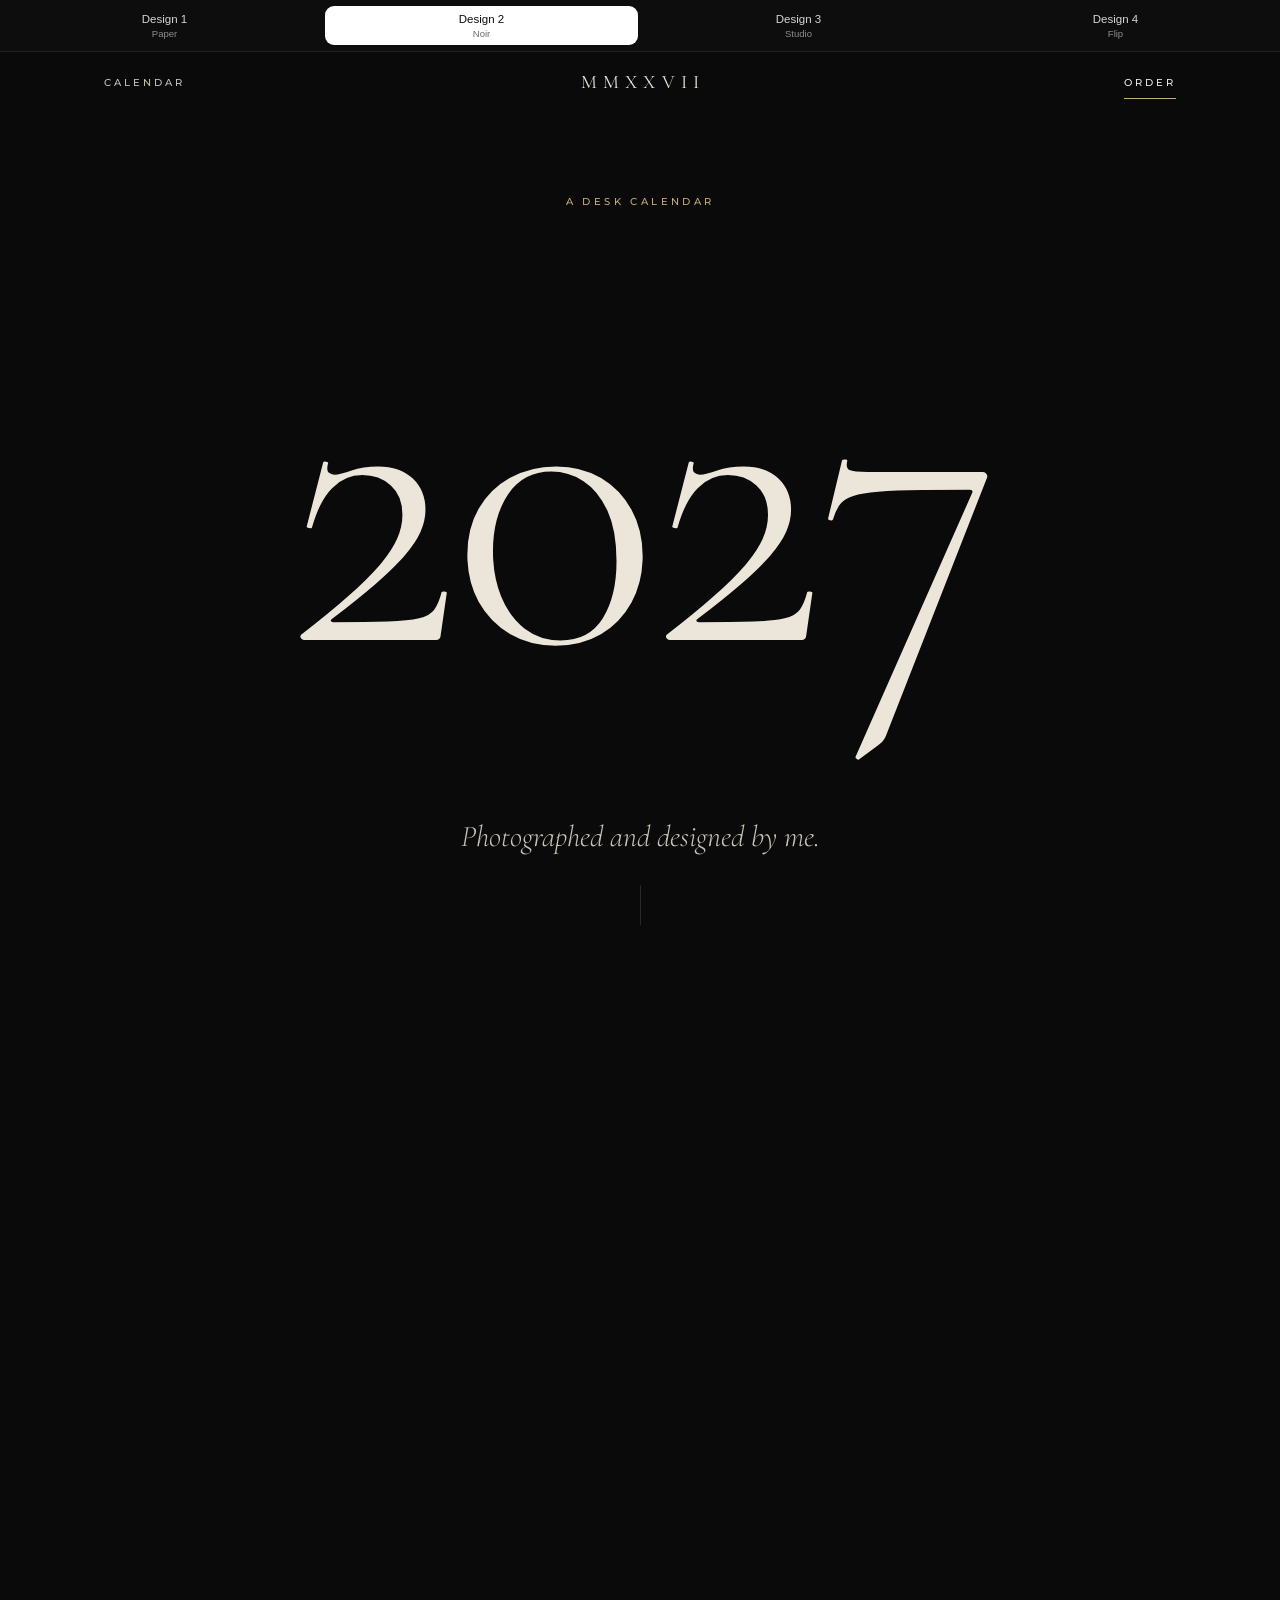
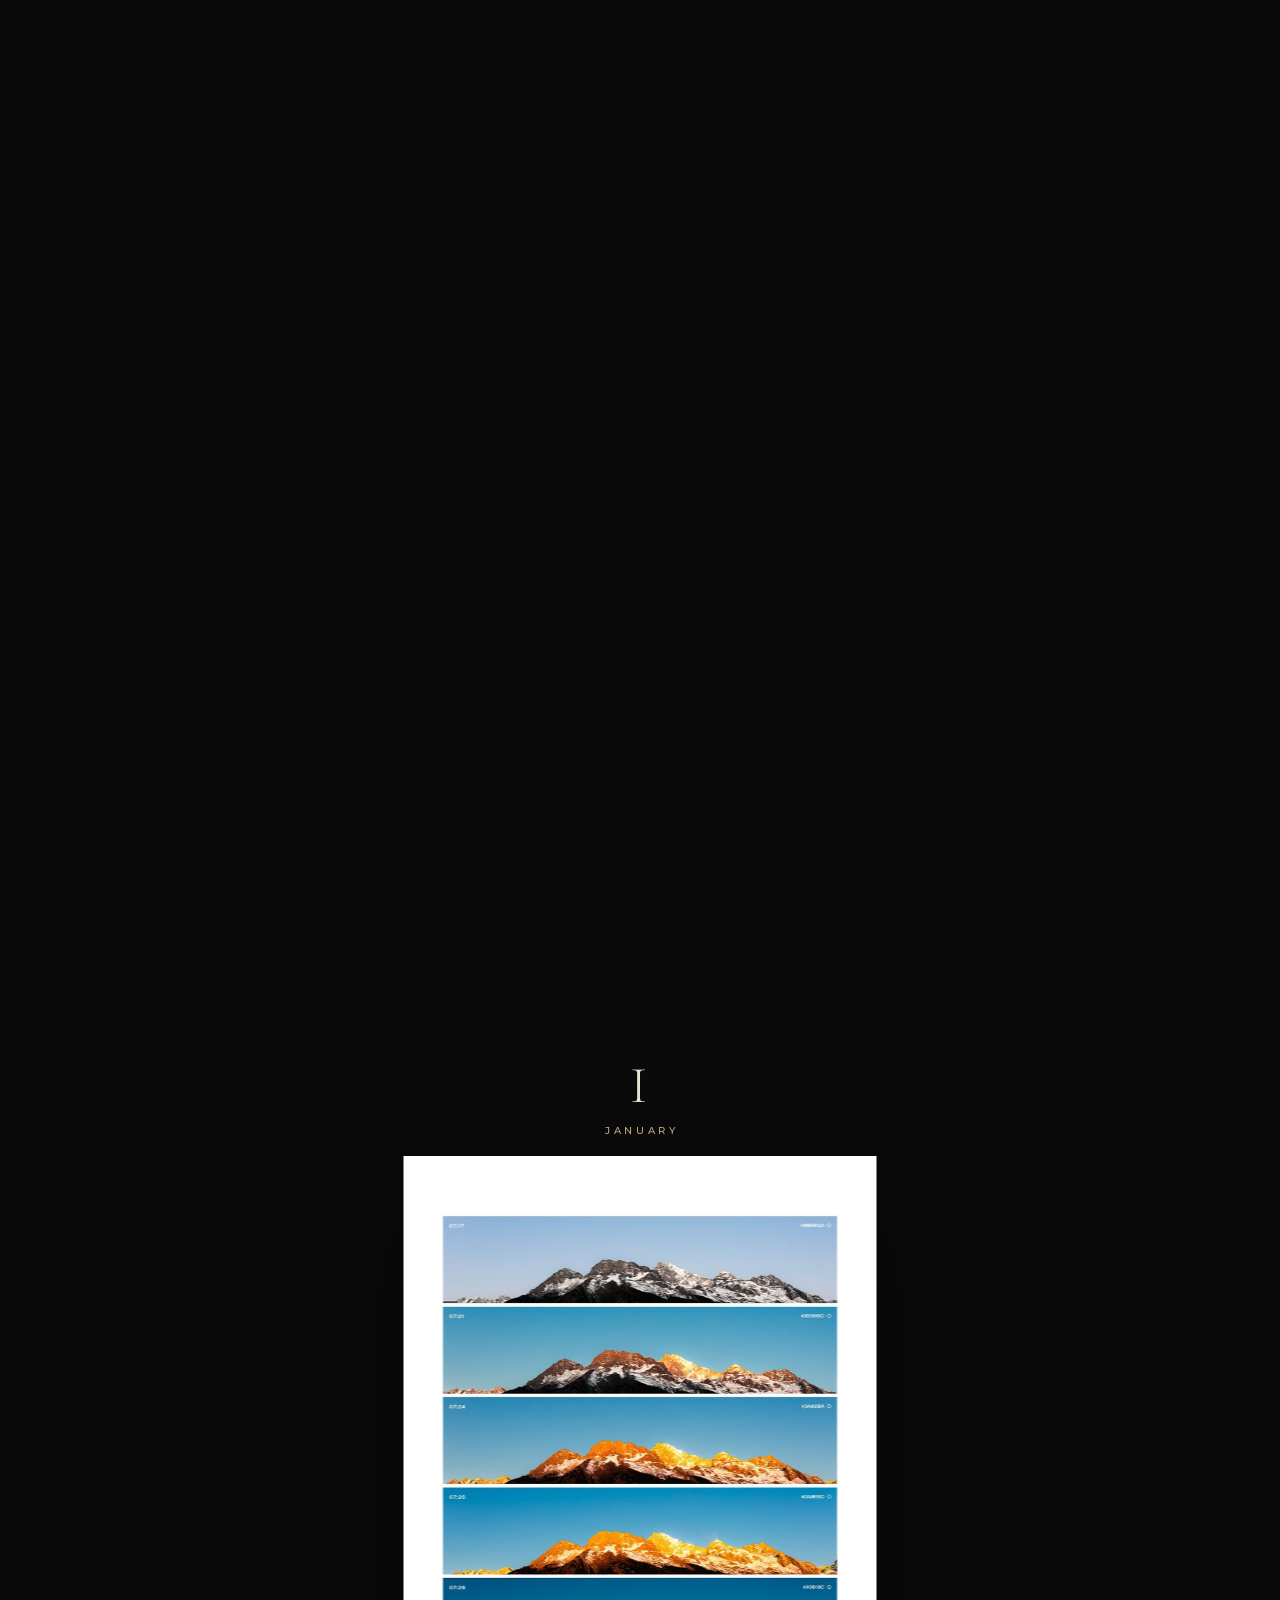
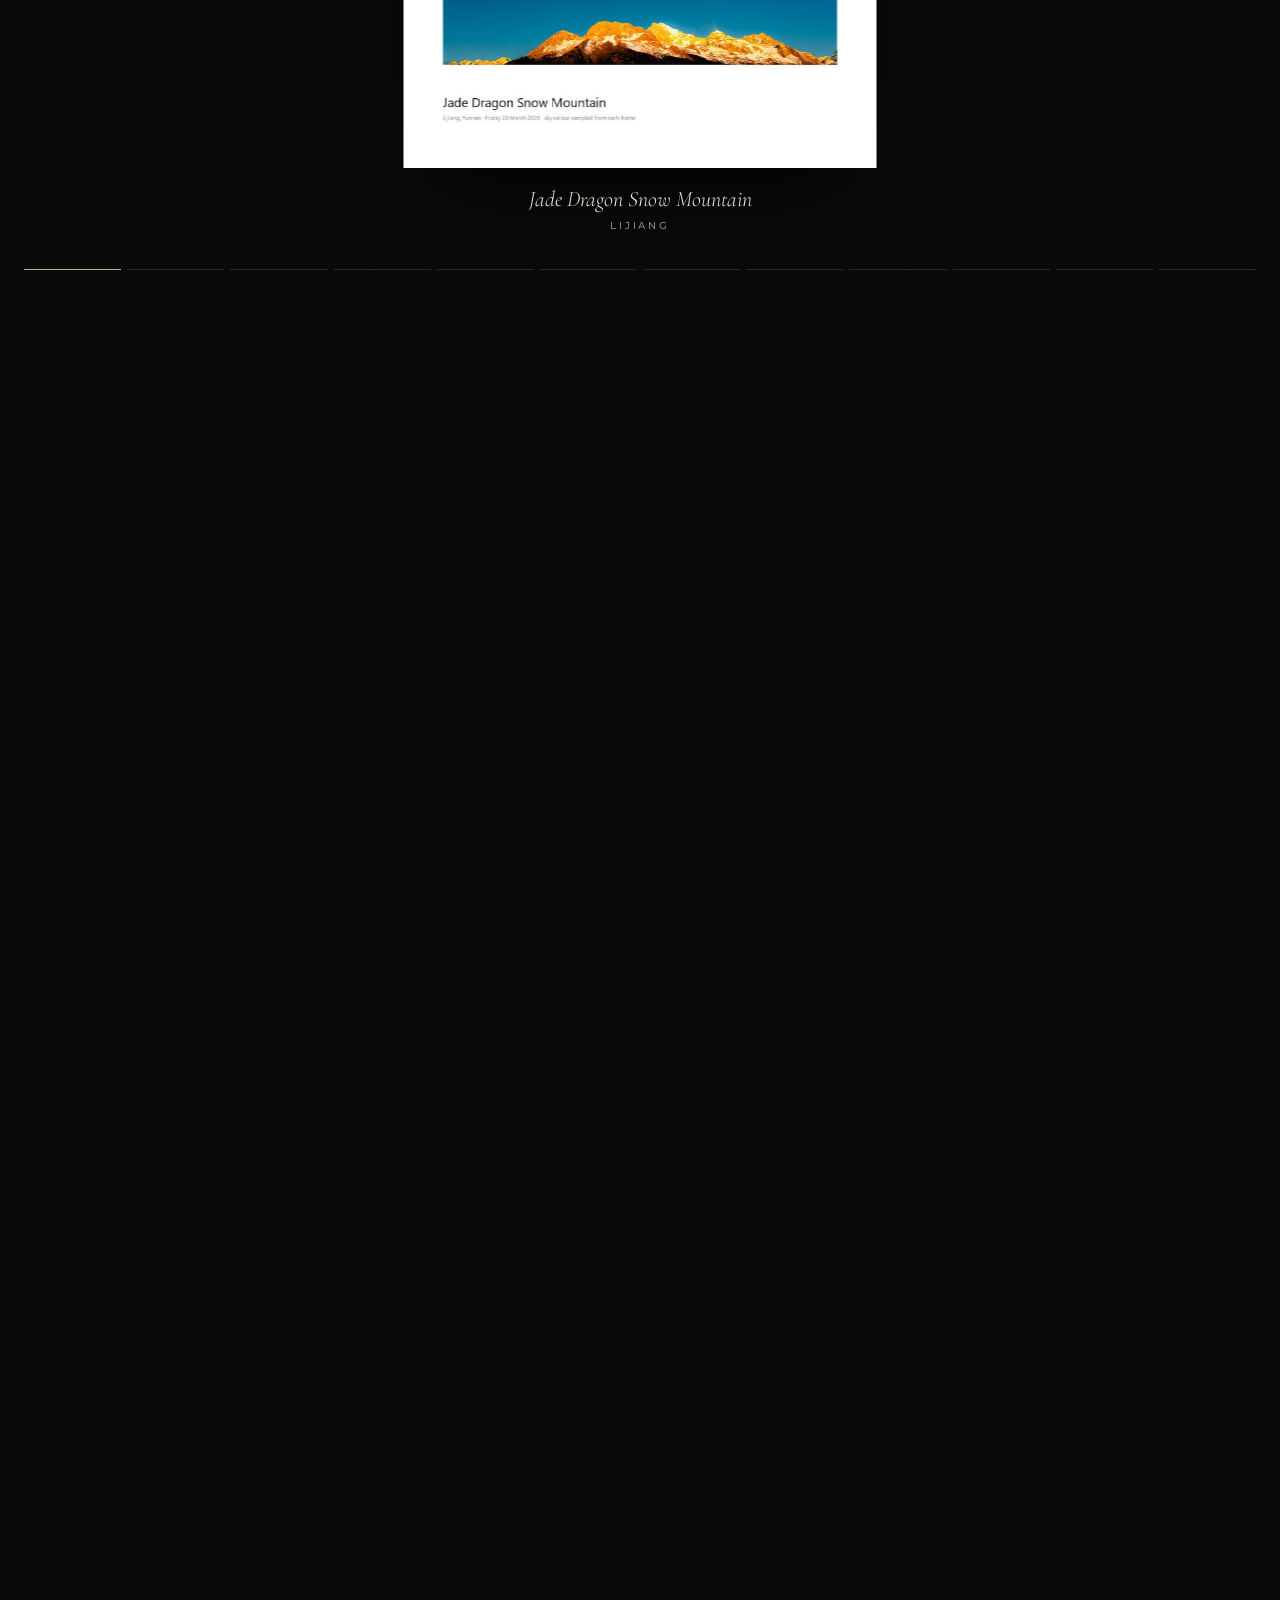
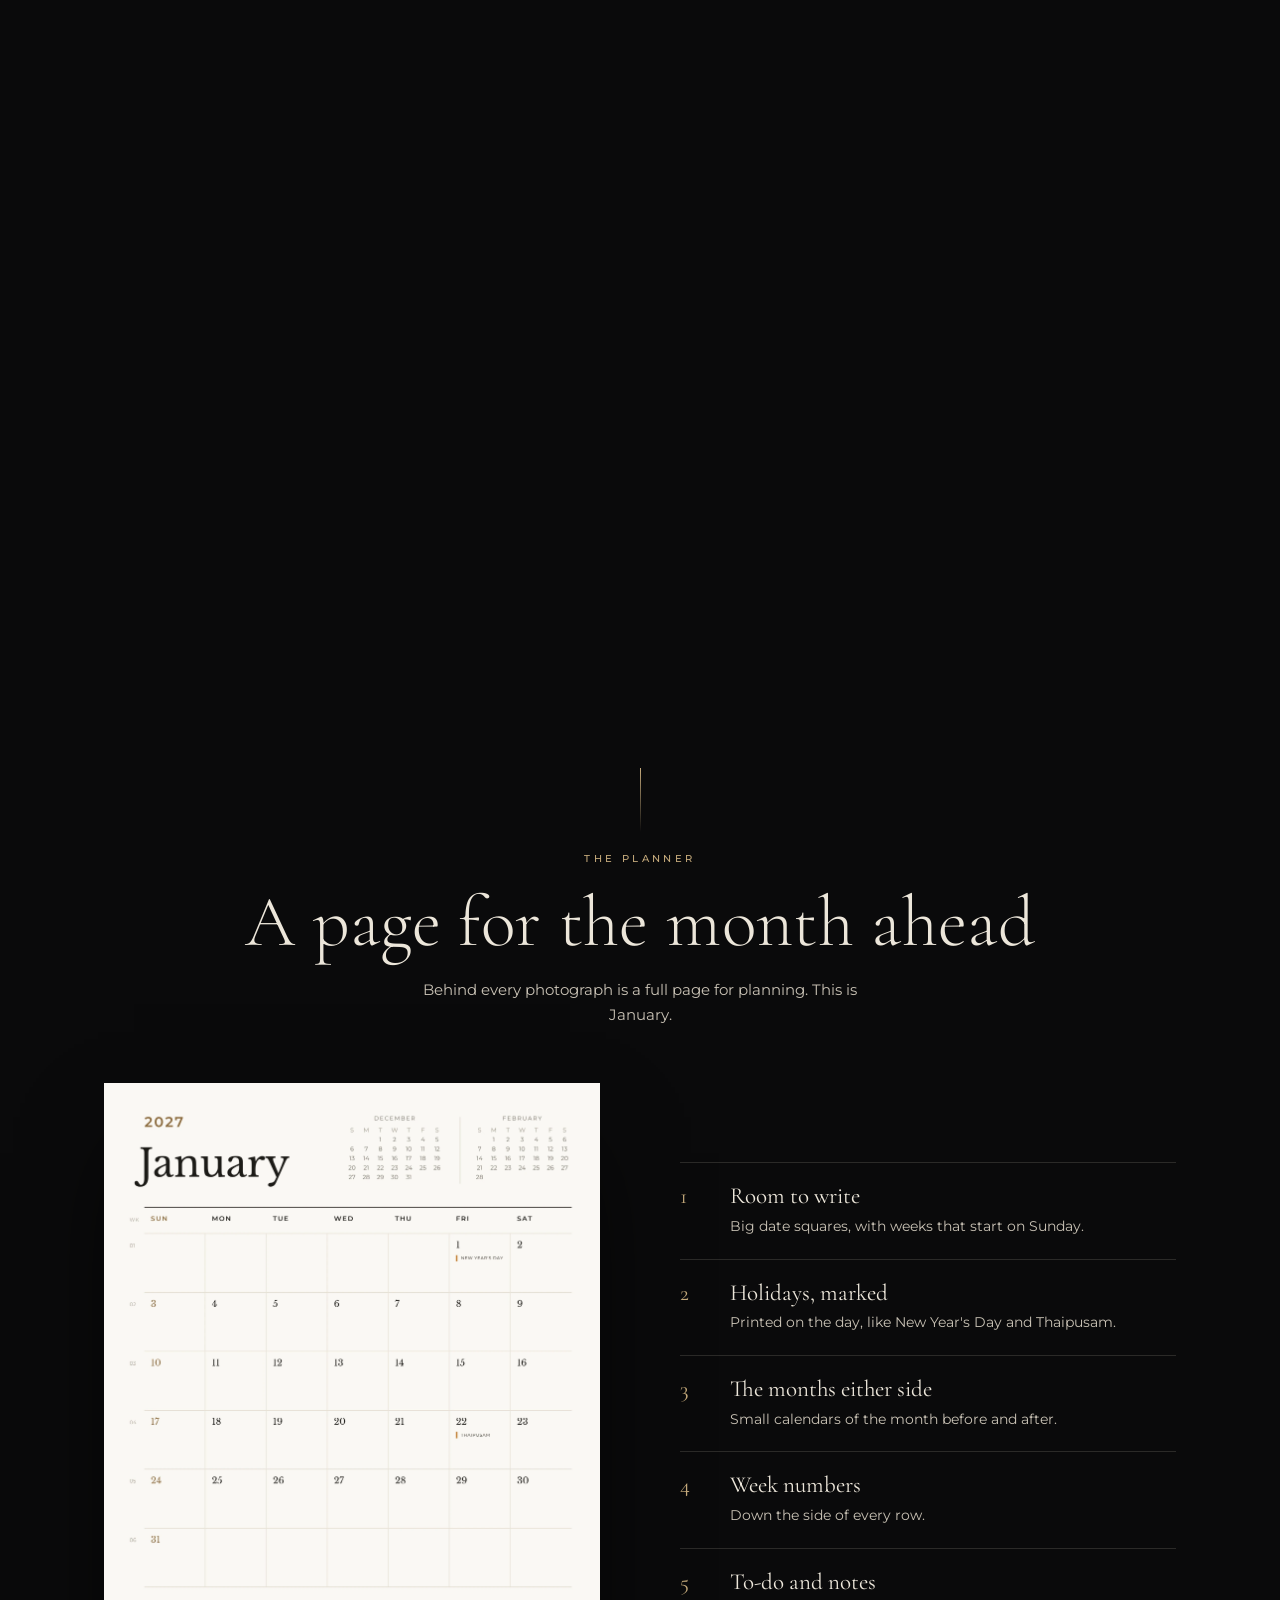
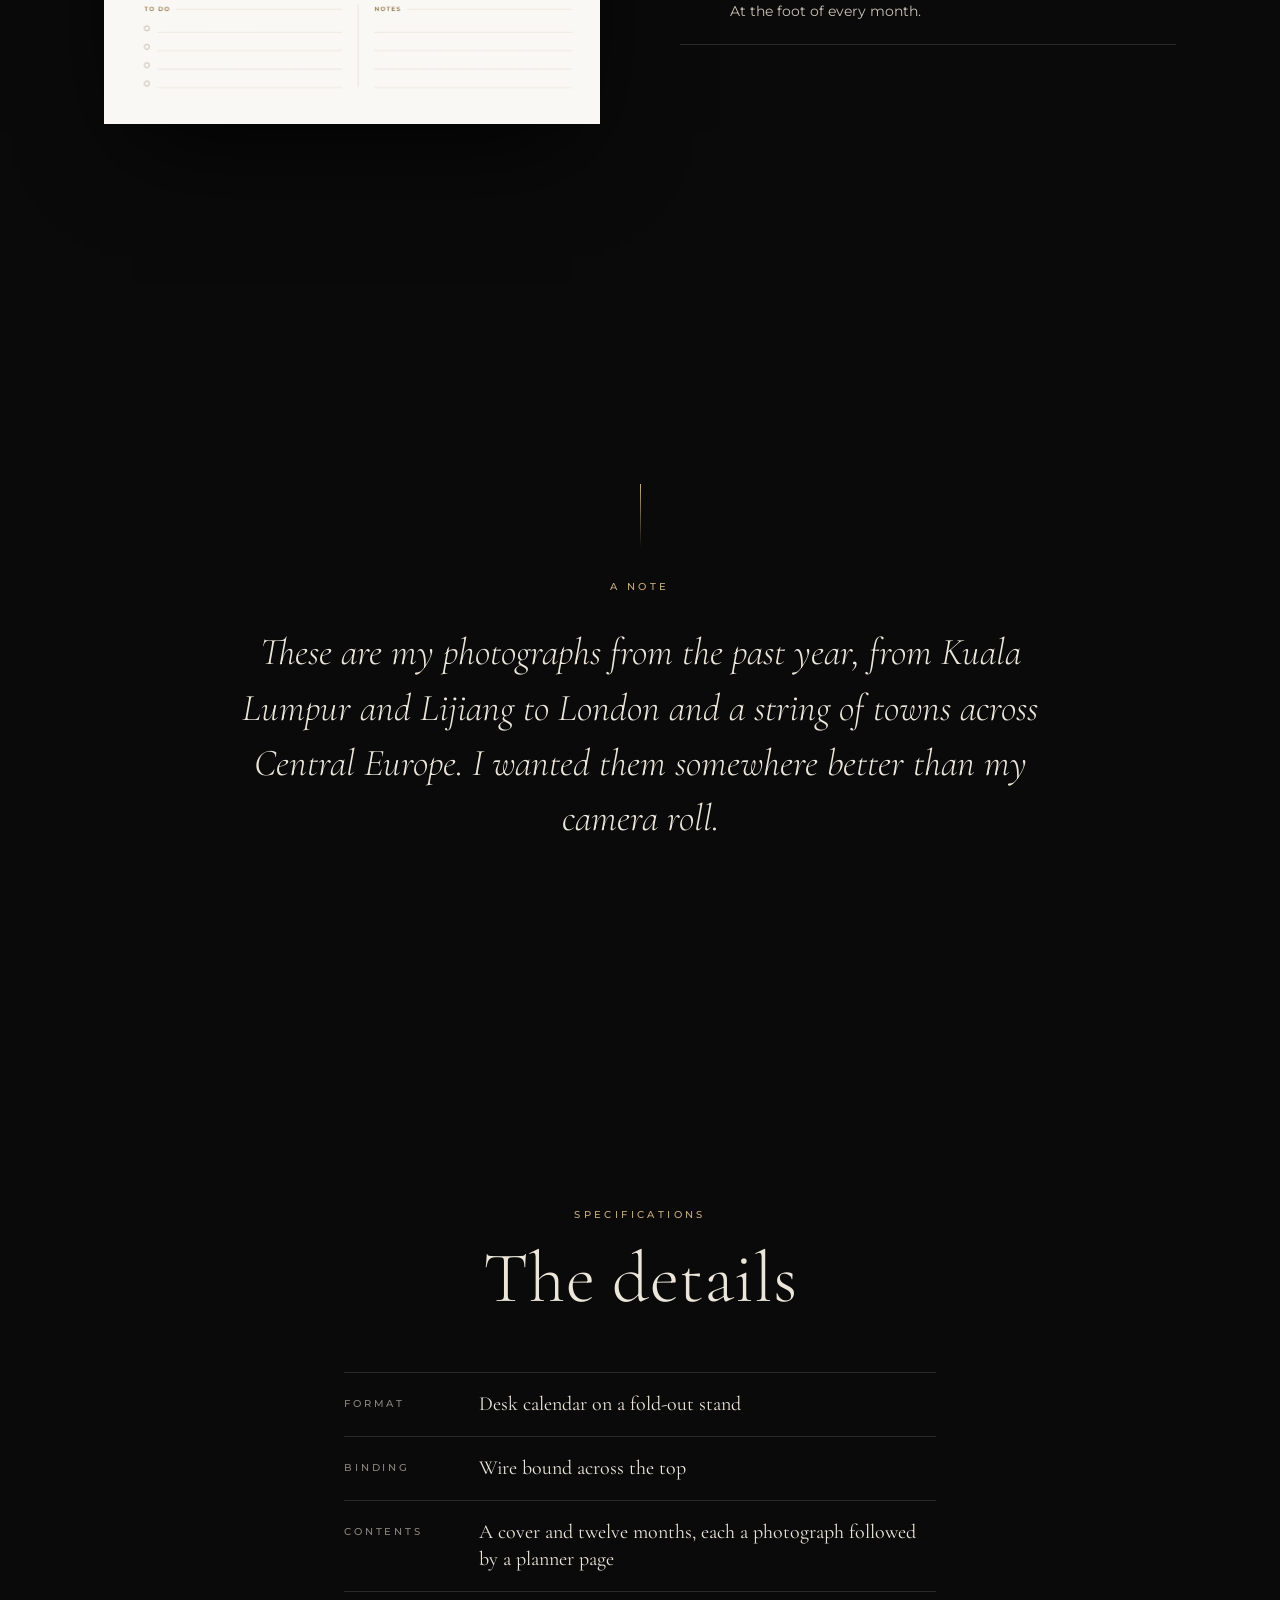
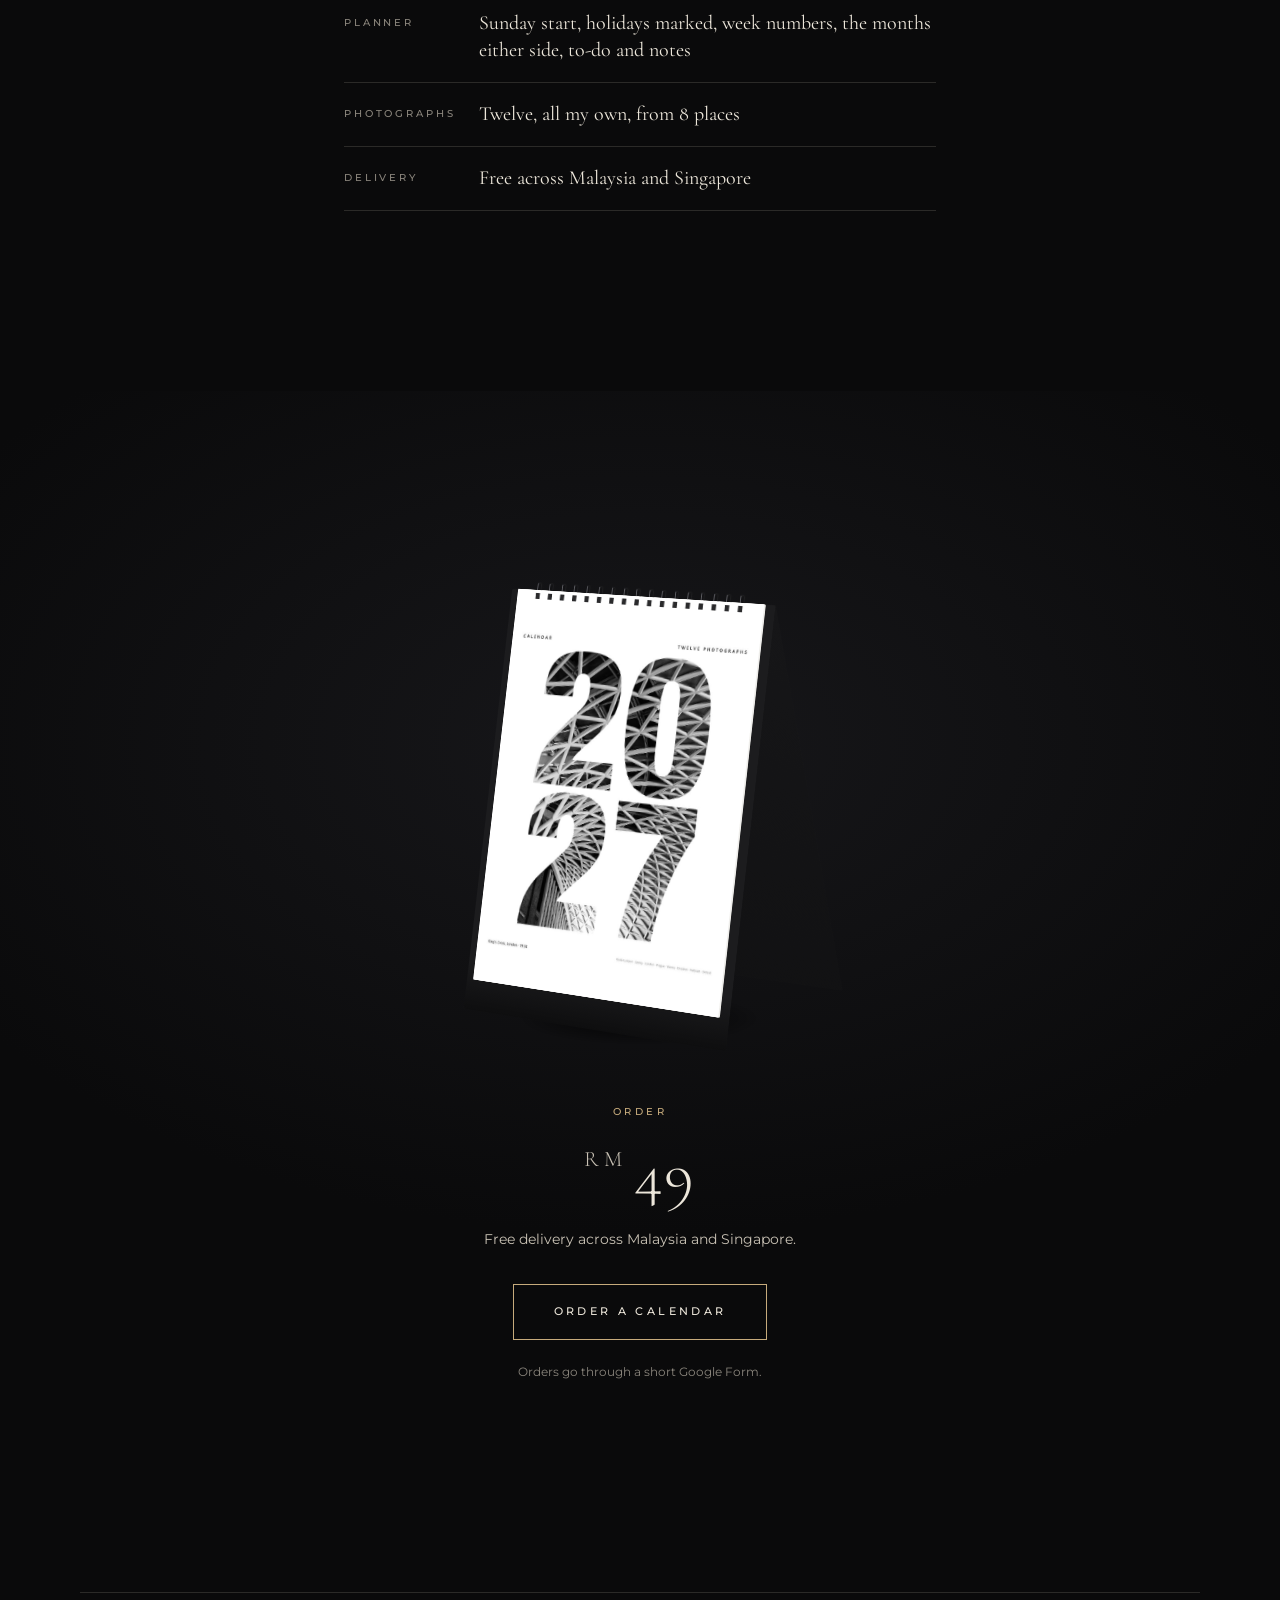
==== commit a40fc7e5: "Apply advisor review to Design 3 and add Design 4 (Flip) Shared engine (assets/js/motion.js, calenda" ====
--- a/design-2.html
+++ b/design-2.html
@@ -16,9 +16,9 @@
   <link rel="stylesheet" href="assets/css/calendar3d.css">
   <style>
     /* ------------------------------------------------------------ review tabs (remove once a design is chosen) */
-    .review { position: relative; z-index: 60; display: flex; gap: 4px; padding: calc(6px + env(safe-area-inset-top, 0px)) max(8px, env(safe-area-inset-right, 0px)) 6px max(8px, env(safe-area-inset-left, 0px)); background: #0d0d0d; font: 500 12.5px/1 -apple-system, BlinkMacSystemFont, "Segoe UI", Roboto, sans-serif; border-bottom: 1px solid #222; }
+    .review { position: relative; z-index: 60; display: flex; gap: 4px; padding: calc(6px + env(safe-area-inset-top, 0px)) max(8px, env(safe-area-inset-right, 0px)) 6px max(8px, env(safe-area-inset-left, 0px)); background: #0d0d0d; font: 500 11.5px/1 -apple-system, BlinkMacSystemFont, "Segoe UI", Roboto, sans-serif; border-bottom: 1px solid #222; }
     .review a { flex: 1; display: grid; gap: 3px; justify-items: center; padding: 8px 4px 7px; border-radius: 9px; color: #d6d6d6; text-decoration: none; -webkit-tap-highlight-color: transparent; }
-    .review a small { font-size: 10px; color: #8d8d8d; letter-spacing: .02em; }
+    .review a small { font-size: 9.5px; color: #8d8d8d; }
     .review a[aria-current] { background: #fff; color: #0d0d0d; }
     .review a[aria-current] small { color: #6b6b6b; }
 
@@ -159,6 +159,7 @@
     <a href="index.html">Design 1<small>Paper</small></a>
     <a href="design-2.html" aria-current="page">Design 2<small>Noir</small></a>
     <a href="design-3.html">Design 3<small>Studio</small></a>
+    <a href="design-4.html">Design 4<small>Flip</small></a>
   </nav>
 
   <header class="nav" id="nav">
--- a/assets/css/calendar3d.css
+++ b/assets/css/calendar3d.css
@@ -2,7 +2,7 @@
    Size is set by --w (the width of one sheet). Everything else is derived from it. */
 .c3 {
   --w: 280px;
-  --hs: calc(var(--w) * 1.2941);            /* sheet height: the pages are 1632 x 2112 */
+  --hs: calc(var(--w) * 1.4189);            /* sheet height: A5, 148 x 210 mm */
   --bw: calc(var(--w) * 1.07);              /* stand board width */
   --bh: calc(var(--hs) + var(--w) * .11);   /* stand board height, a lip shows below the sheets */
   --lean-f: 13deg;
@@ -22,7 +22,8 @@
   -webkit-user-select: none; user-select: none;
 }
 .c3--black { --board: #161617; --board-edge: #0b0b0c; --back: #0f0f10; --ring: #1d1d1f; --ring-hi: #5d5d62; --hole: #2a2a2c; }
-.c3--white { --board: #fbfbfa; --board-edge: #e2e2e0; --back: #efefed; --ring: #1b1b1c; --ring-hi: #6a6a6e; }
+.c3--white { --board: #fbfbfa; --board-edge: #e2e2e0; --back: #f2f1ee; --ring: #1b1b1c; --ring-hi: #6a6a6e; }
+.c3--white .c3-back > .c3-plane { background: linear-gradient(180deg, #f7f6f3, #e7e5e0); }
 
 .c3-rig, .c3-front, .c3-back, .c3-sheet { transform-style: preserve-3d; -webkit-transform-style: preserve-3d; }
 .c3-rig {
@@ -39,10 +40,9 @@
 .c3-back > .c3-plane { background: linear-gradient(180deg, var(--back), color-mix(in srgb, var(--back) 80%, #000)); }
 
 .c3-sheet {
-  position: absolute; left: calc((var(--bw) - var(--w)) / 2); top: calc(var(--w) * .022);
+  position: absolute; left: calc((var(--bw) - var(--w)) / 2); top: 0;   /* hinged exactly at the binding */
   width: var(--w); height: var(--hs);
   transform-origin: 50% 0;
-  will-change: transform;
 }
 .c3-face {
   position: absolute; inset: 0; overflow: hidden; border-radius: 1px;
@@ -50,20 +50,25 @@
   -webkit-backface-visibility: hidden; backface-visibility: hidden;
   box-shadow: 0 0 0 .5px rgba(0,0,0,.06);
 }
-.c3-face img { display: block; width: 100%; height: 100%; object-fit: cover; }
-.c3-rear { transform: rotateX(180deg); background: var(--paper-back); }
+.c3-face img { display: block; width: 100%; height: 100%; object-fit: contain; }
+/* the back is turned about the vertical axis, so artwork on it reads upright once the sheet has gone over the top */
+.c3-rear { transform: rotateY(180deg); background: var(--paper-back); }
 .c3-blank .c3-face { background: #fbfaf7; }
 
 /* punched holes along the top of each sheet, lined up with the rings */
-.c3-holes { position: absolute; left: calc(var(--w) * .07); right: calc(var(--w) * .07); top: calc(var(--w) * .011); height: calc(var(--w) * .022); display: flex; justify-content: space-between; pointer-events: none; }
-.c3-holes i { width: calc(var(--w) * .017); height: 100%; border-radius: calc(var(--w) * .006); background: var(--hole); box-shadow: inset 0 calc(var(--w) * .003) calc(var(--w) * .004) rgba(0,0,0,.5); }
+/* one element per face: each tile is one ring's share of the width, with the hole drawn in its middle */
+.c3-holes {
+  position: absolute; left: calc(var(--w) * .062); right: calc(var(--w) * .062); top: calc(var(--w) * .011); height: calc(var(--w) * .022); pointer-events: none;
+  background: linear-gradient(90deg, transparent 33%, var(--hole) 33%, var(--hole) 67%, transparent 67%) 0 0 / calc(100% / var(--rings, 17)) 100% repeat-x;
+  border-radius: 1px;
+}
 .c3-shade { position: absolute; inset: 0; background: linear-gradient(180deg, rgba(10,8,5,.55), rgba(10,8,5,.18) 60%, rgba(10,8,5,.08)); opacity: 0; pointer-events: none; }
 
 /* wire-o rings, drawn as loops that rise over the top edge and drop into the holes */
 .c3-rings {
-  position: absolute; left: calc((var(--bw) - var(--w)) / 2 + var(--w) * .07); right: calc((var(--bw) - var(--w)) / 2 + var(--w) * .07);
+  position: absolute; left: calc((var(--bw) - var(--w)) / 2 + var(--w) * .062); right: calc((var(--bw) - var(--w)) / 2 + var(--w) * .062);
   top: calc(var(--w) * -.03); height: calc(var(--w) * .07);
-  display: flex; justify-content: space-between; pointer-events: none;
+  display: grid; grid-template-columns: repeat(var(--rings, 17), 1fr); justify-items: center; pointer-events: none;
   transform: translateZ(calc(var(--w) * .012));
 }
 .c3-rings i {
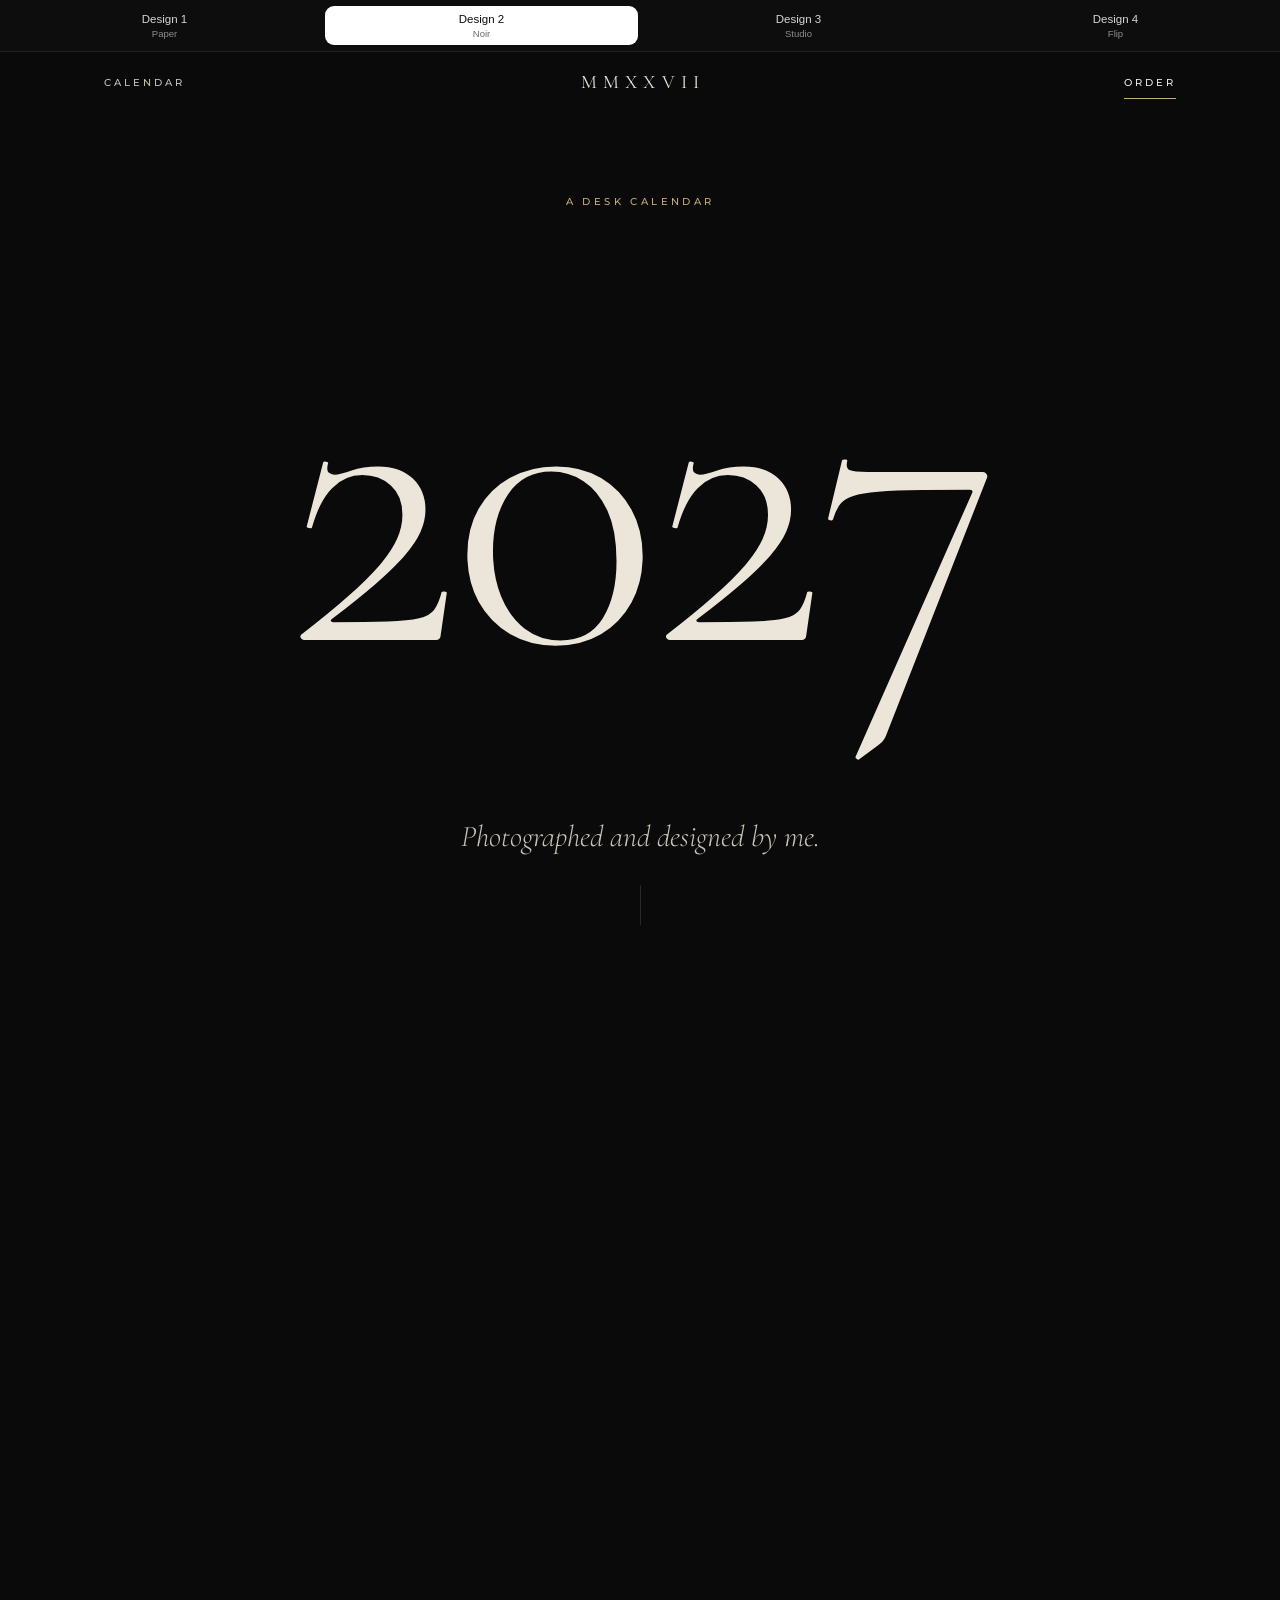
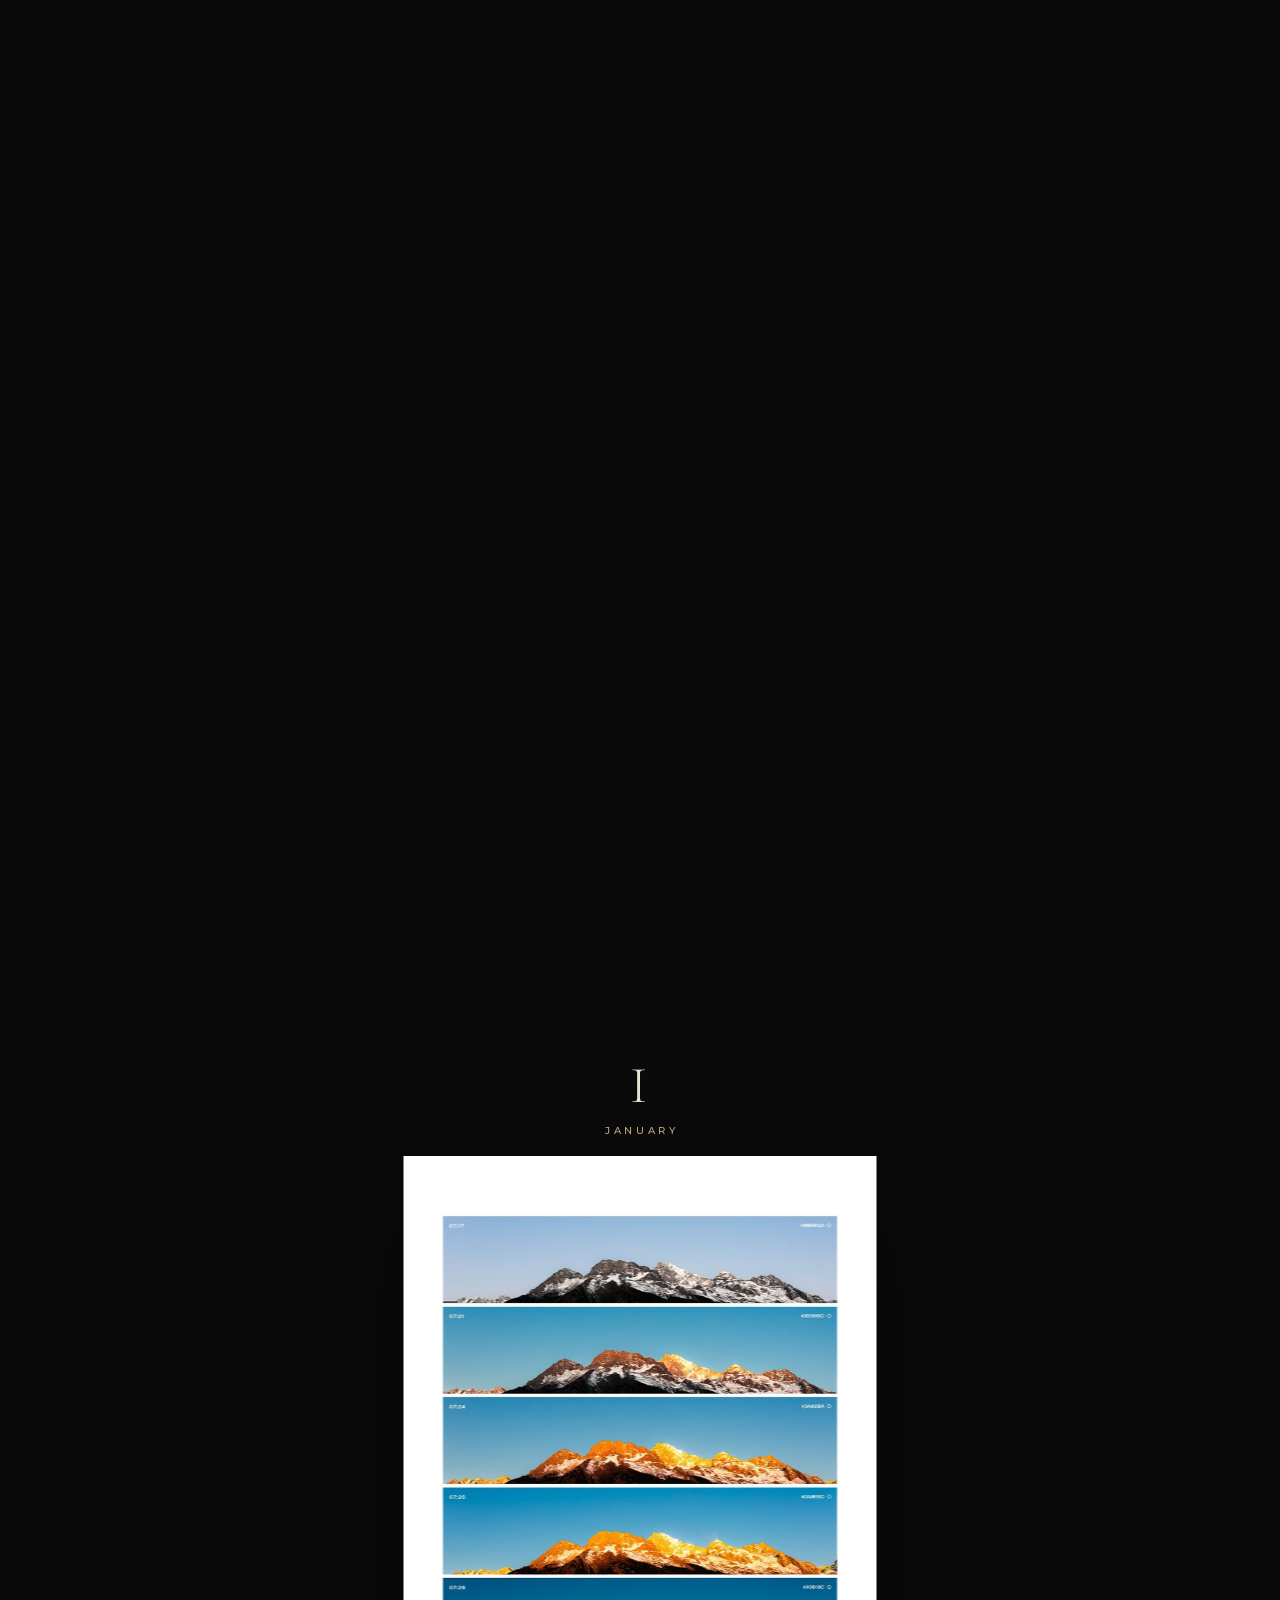
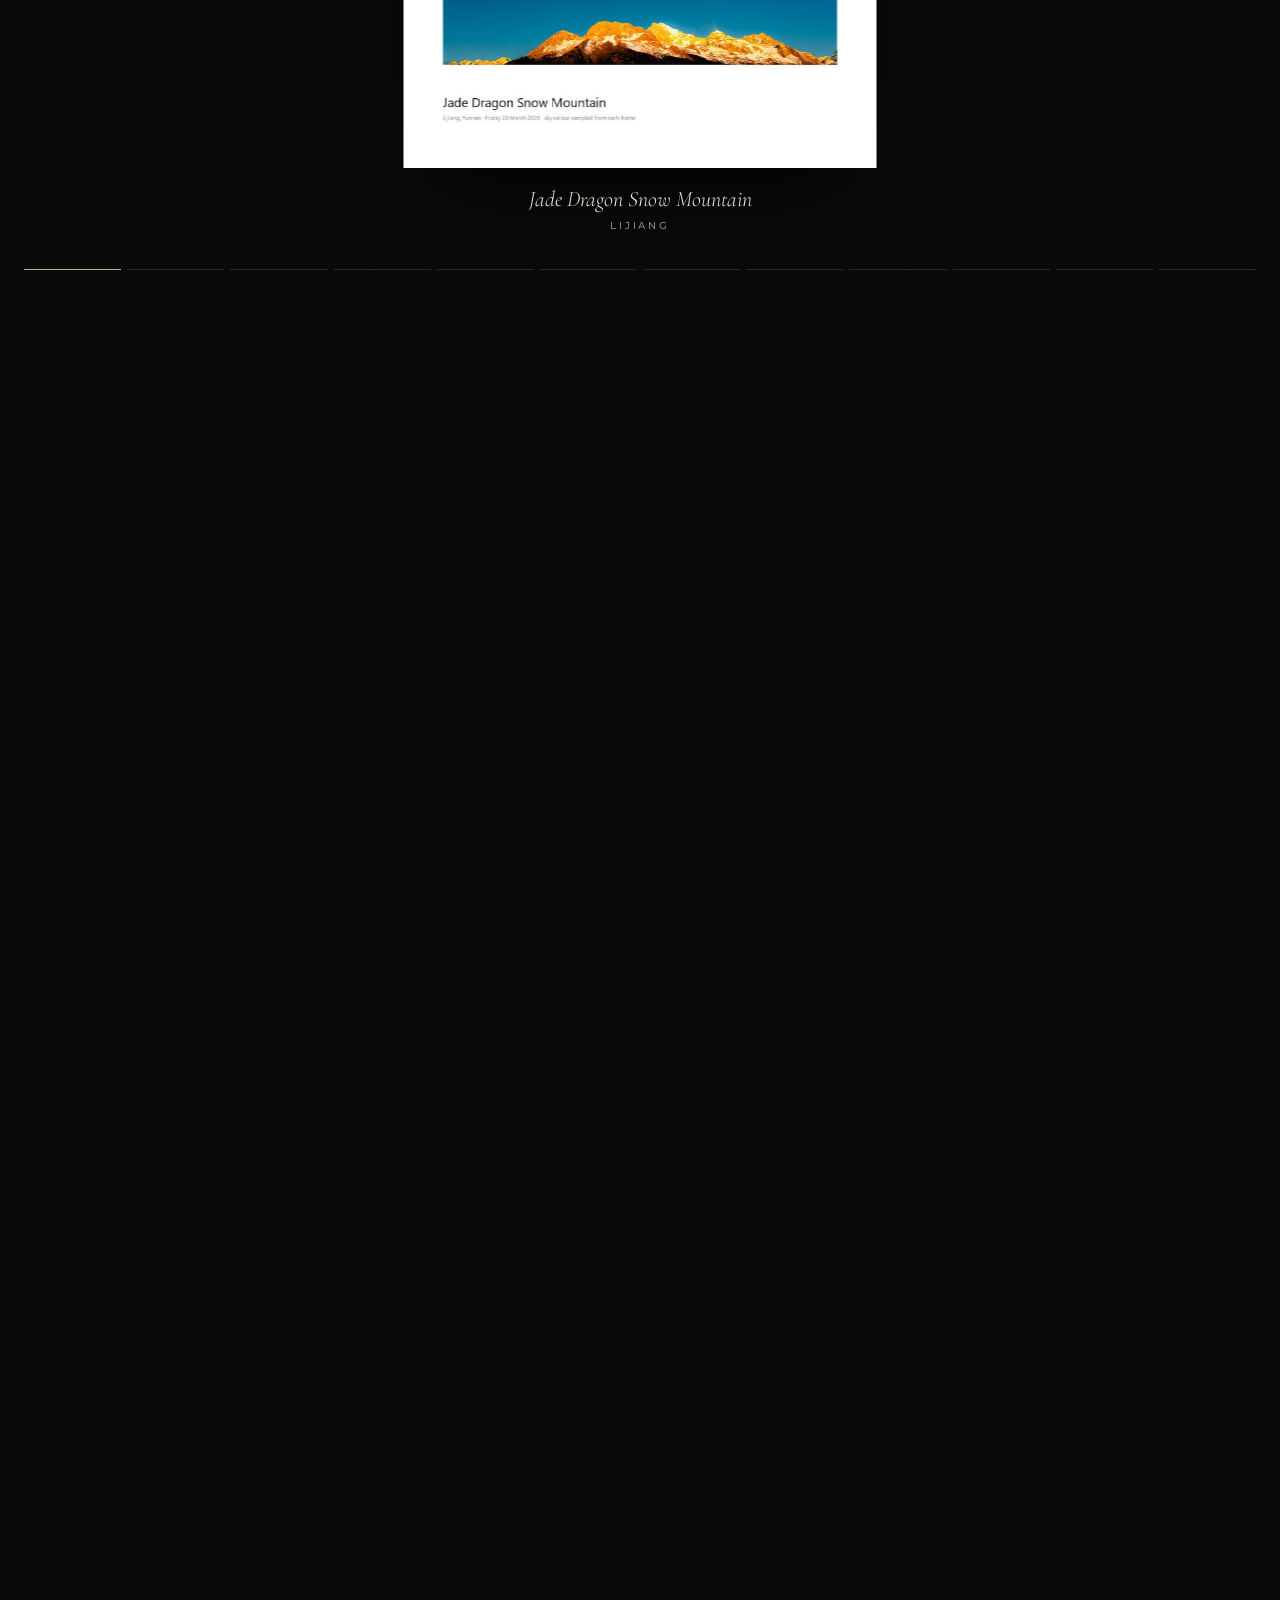
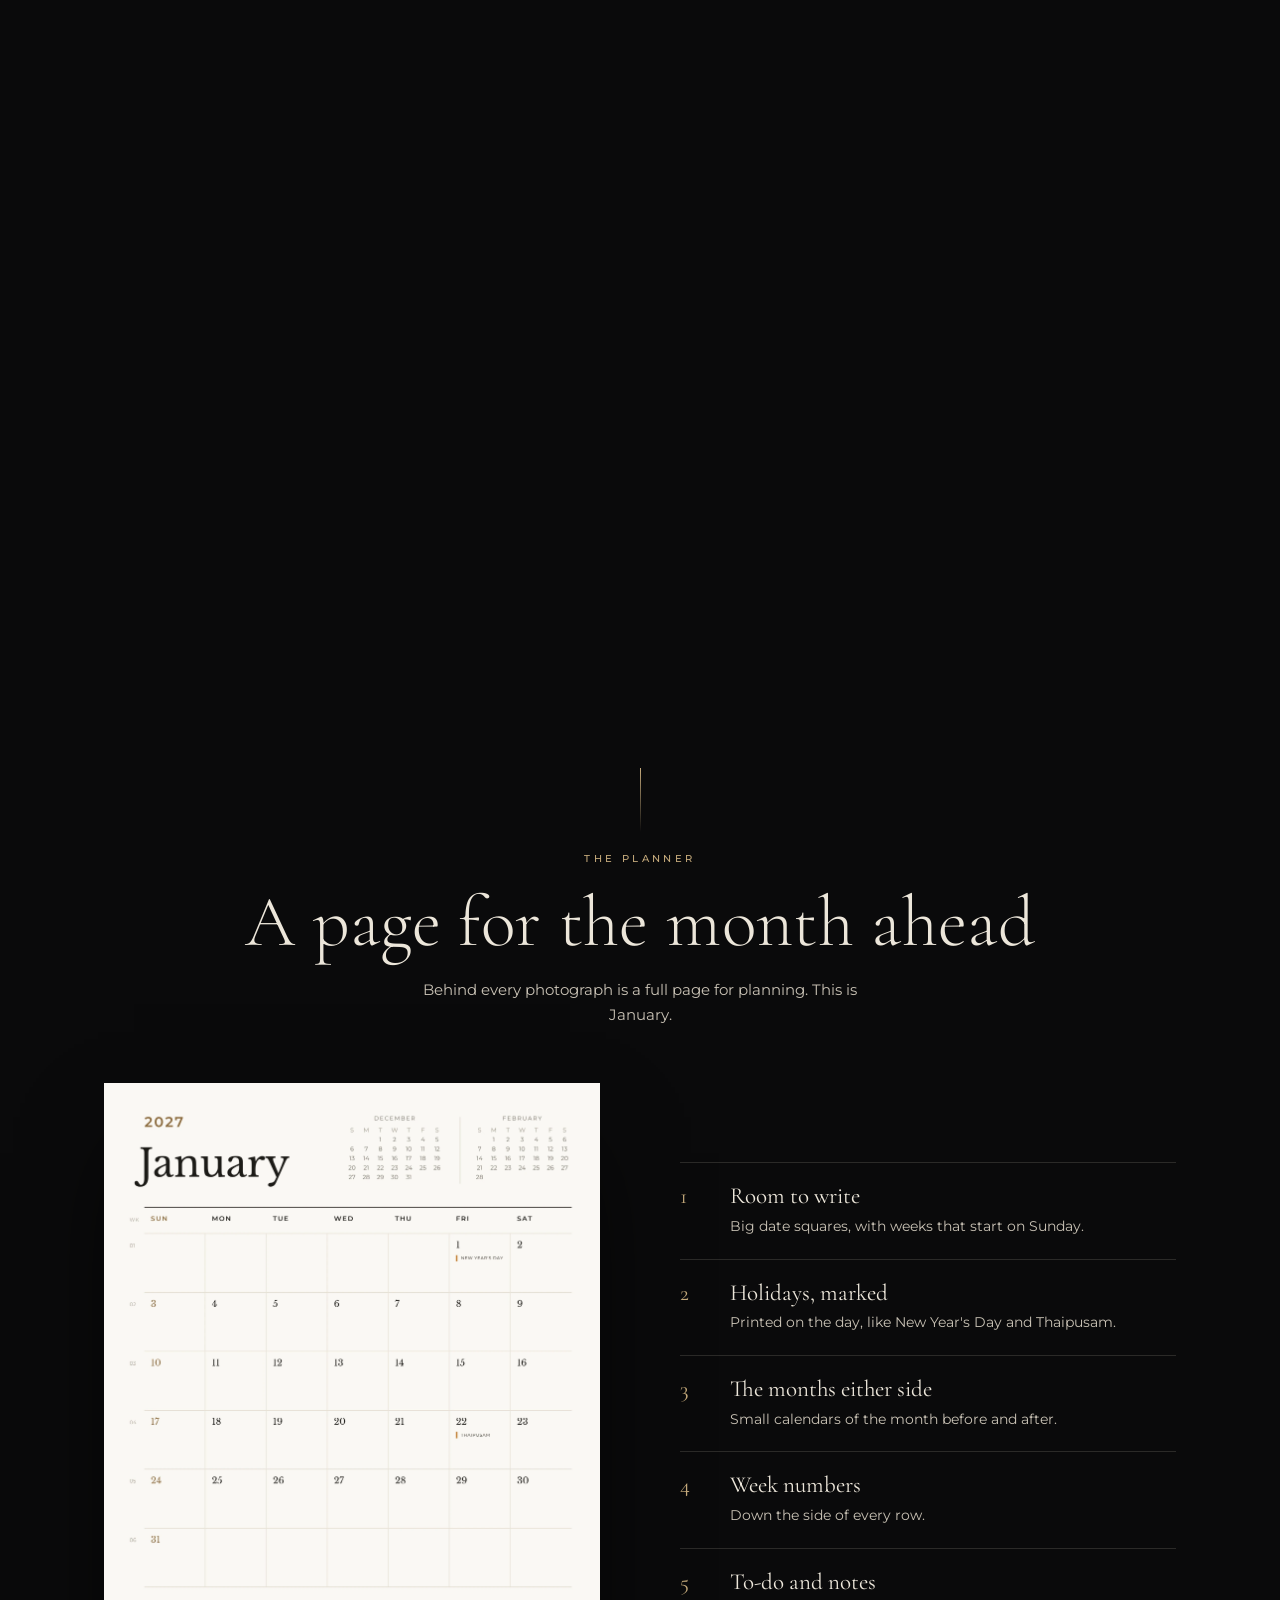
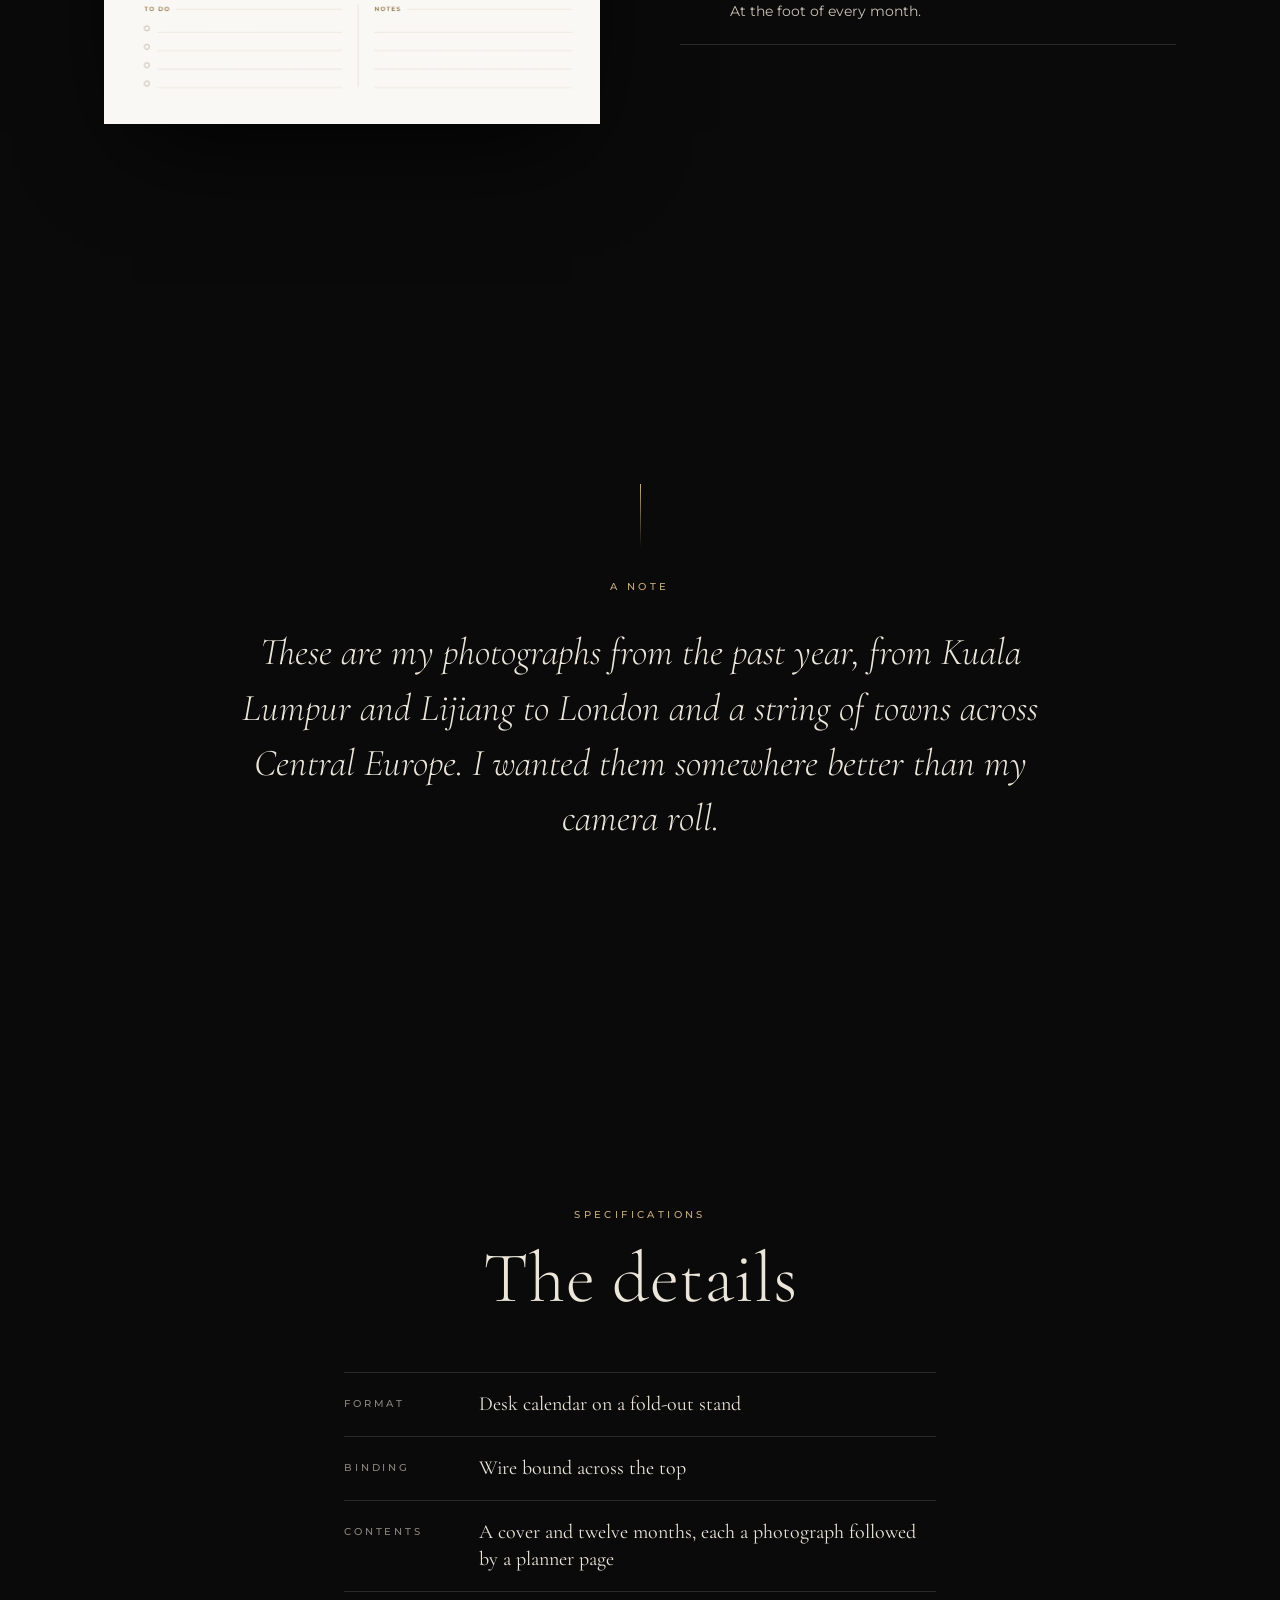
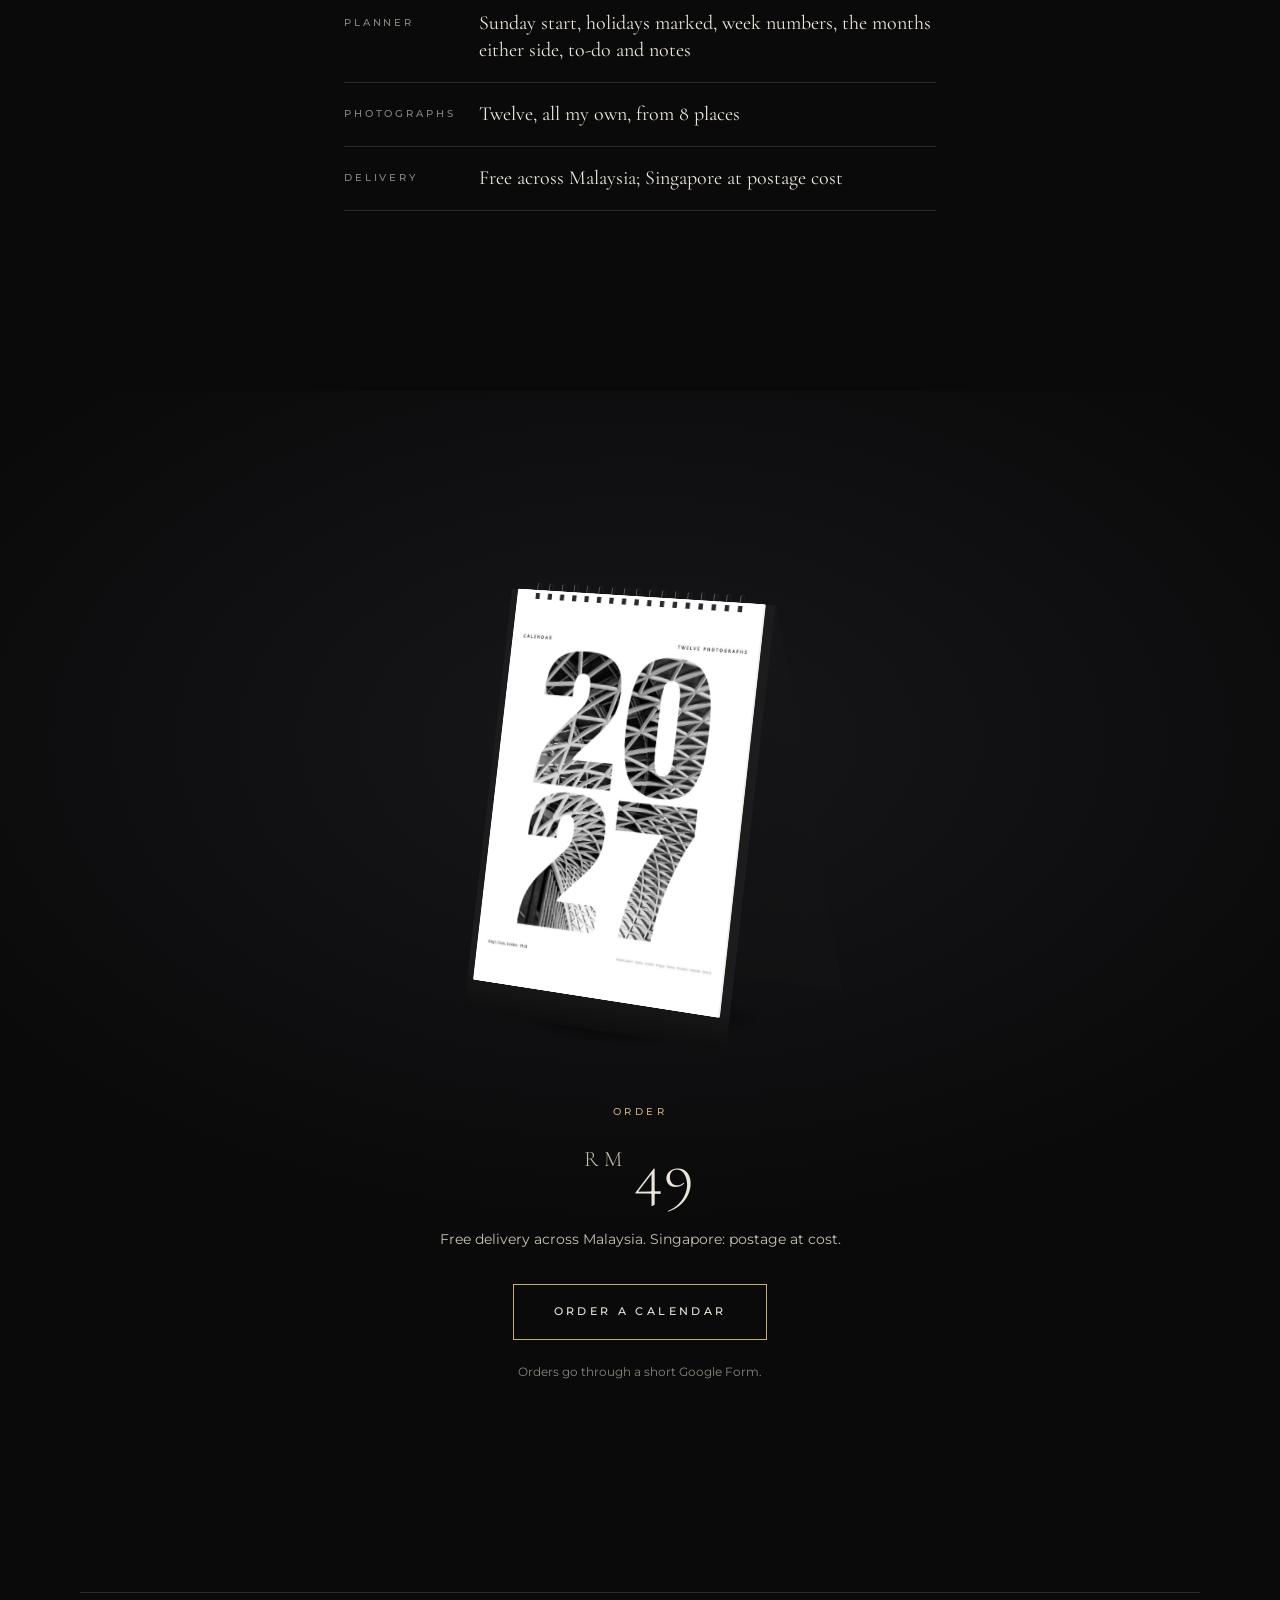
==== commit b799553d: "Drop free delivery to Singapore: postage at cost Free delivery is now Malaysia only, on all four des" ====
--- a/design-2.html
+++ b/design-2.html
@@ -4,7 +4,7 @@
   <meta charset="UTF-8">
   <meta name="viewport" content="width=device-width, initial-scale=1, viewport-fit=cover">
   <title>Desk Calendar 2027</title>
-  <meta name="description" content="A desk calendar of my photographs for 2027, with a full planner page behind every photograph. Free delivery across Malaysia and Singapore.">
+  <meta name="description" content="A desk calendar of my photographs for 2027, with a full planner page behind every photograph. Free delivery across Malaysia.">
   <meta name="theme-color" content="#0a0a0b">
   <!-- Link previews: replace the relative image path with the full https:// address once the domain is live. -->
   <meta property="og:title" content="Desk Calendar 2027">
@@ -232,7 +232,7 @@
           <div><dt>Contents</dt><dd>A cover and twelve months, each a photograph followed by a planner page</dd></div>
           <div><dt>Planner</dt><dd>Sunday start, holidays marked, week numbers, the months either side, to-do and notes</dd></div>
           <div><dt>Photographs</dt><dd id="specPhotos">Twelve, all my own</dd></div>
-          <div><dt>Delivery</dt><dd>Free across Malaysia and Singapore</dd></div>
+          <div><dt>Delivery</dt><dd>Free across Malaysia; Singapore at postage cost</dd></div>
         </dl>
       </div>
     </section>
@@ -242,7 +242,7 @@
         <div class="order-cal" id="orderCalScene"><div id="orderCal" role="img" aria-label="The desk calendar on its black stand"></div></div>
         <p class="label" data-reveal>Order</p>
         <p class="price" data-reveal><small>RM</small>49</p>
-        <p class="ship" data-reveal>Free delivery across Malaysia and Singapore.</p>
+        <p class="ship" data-reveal>Free delivery across Malaysia. Singapore: postage at cost.</p>
         <a class="btn" href="#order" data-order="final" data-reveal>Order a calendar</a>
         <p class="fine" data-reveal>Orders go through a short Google Form.</p>
       </div>
@@ -330,7 +330,7 @@
     const mks = [...fig.querySelectorAll(".mk")];
     scene(fig, p => mks.forEach((m, i) => m.classList.toggle("on", p > .22 + i * .055)), "view");
 
-    const places = [...new Set(P.map(p => p.place).filter(p => !/across/i.test(p)))];
+    const places = CAL.places();
     $("#specPhotos").textContent = `Twelve, all my own, from ${places.length} places`;
 
     /* ------------------------------------------------------------ order */
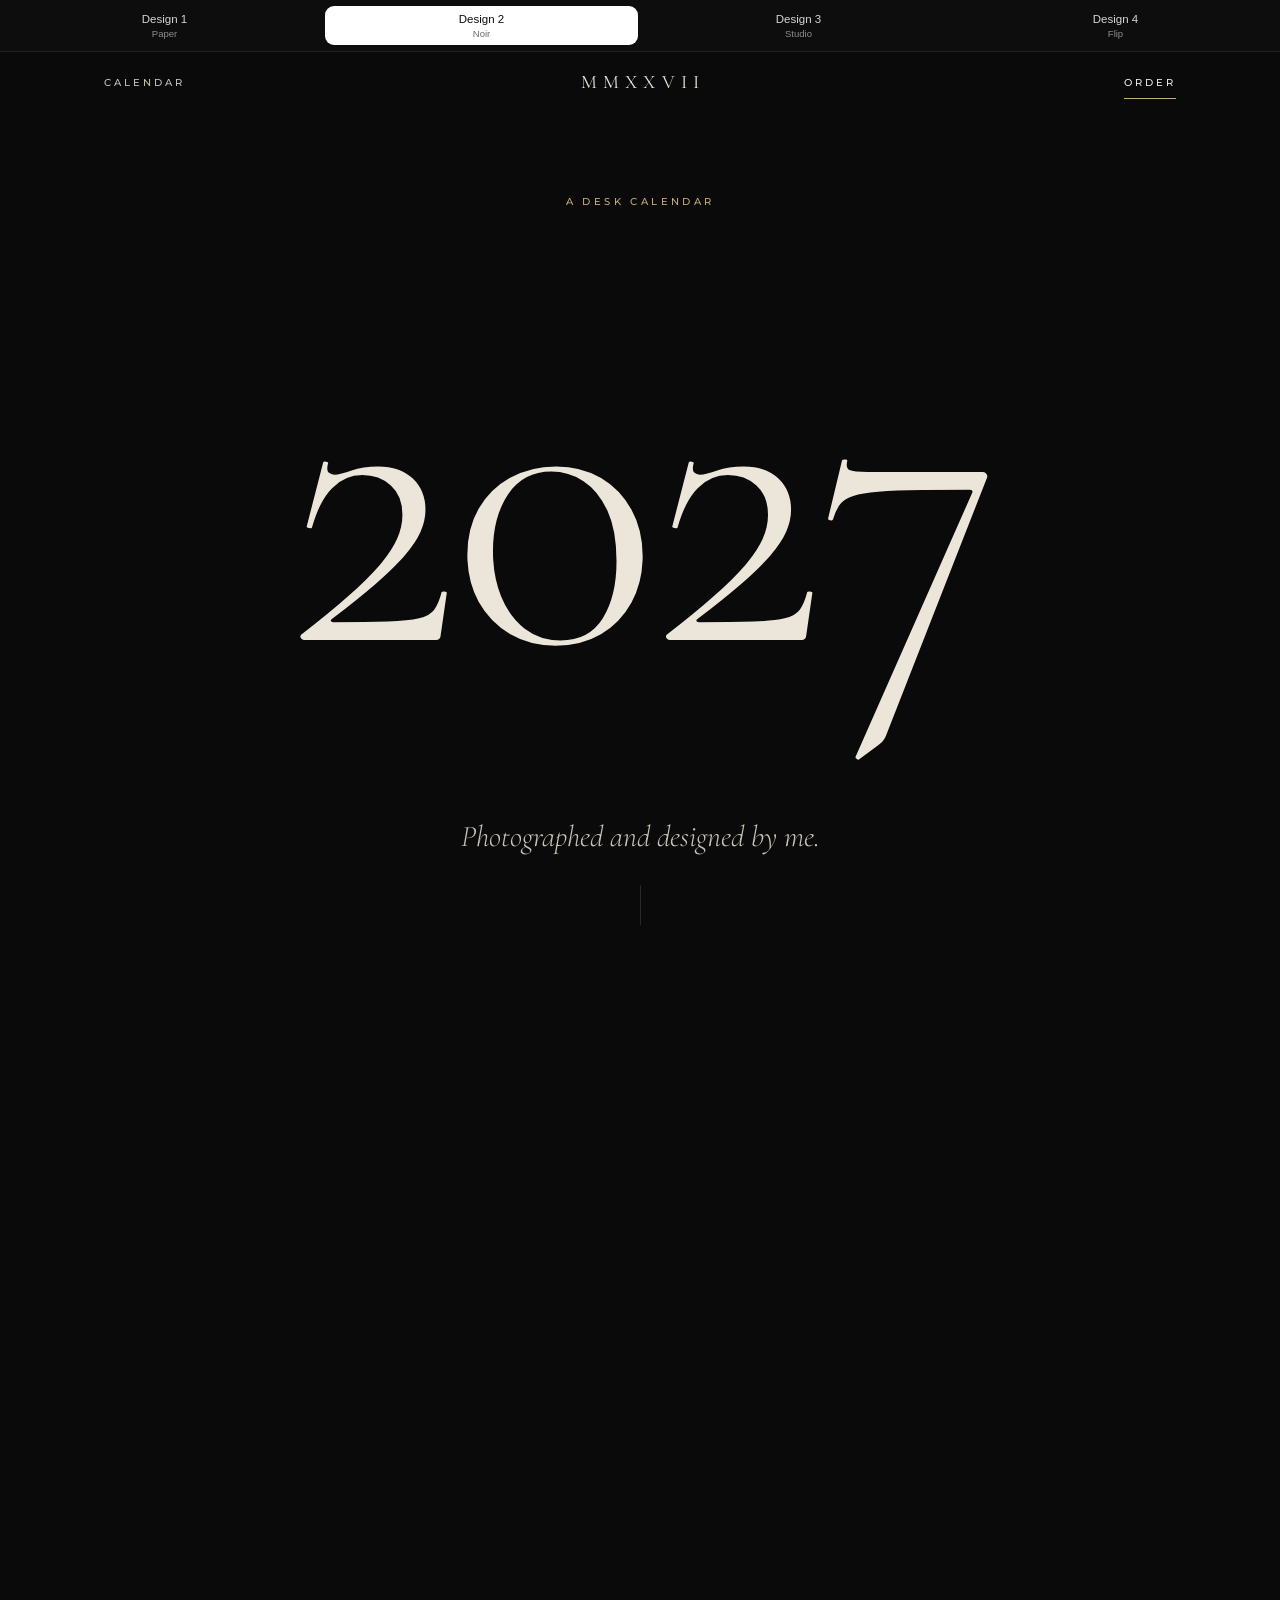
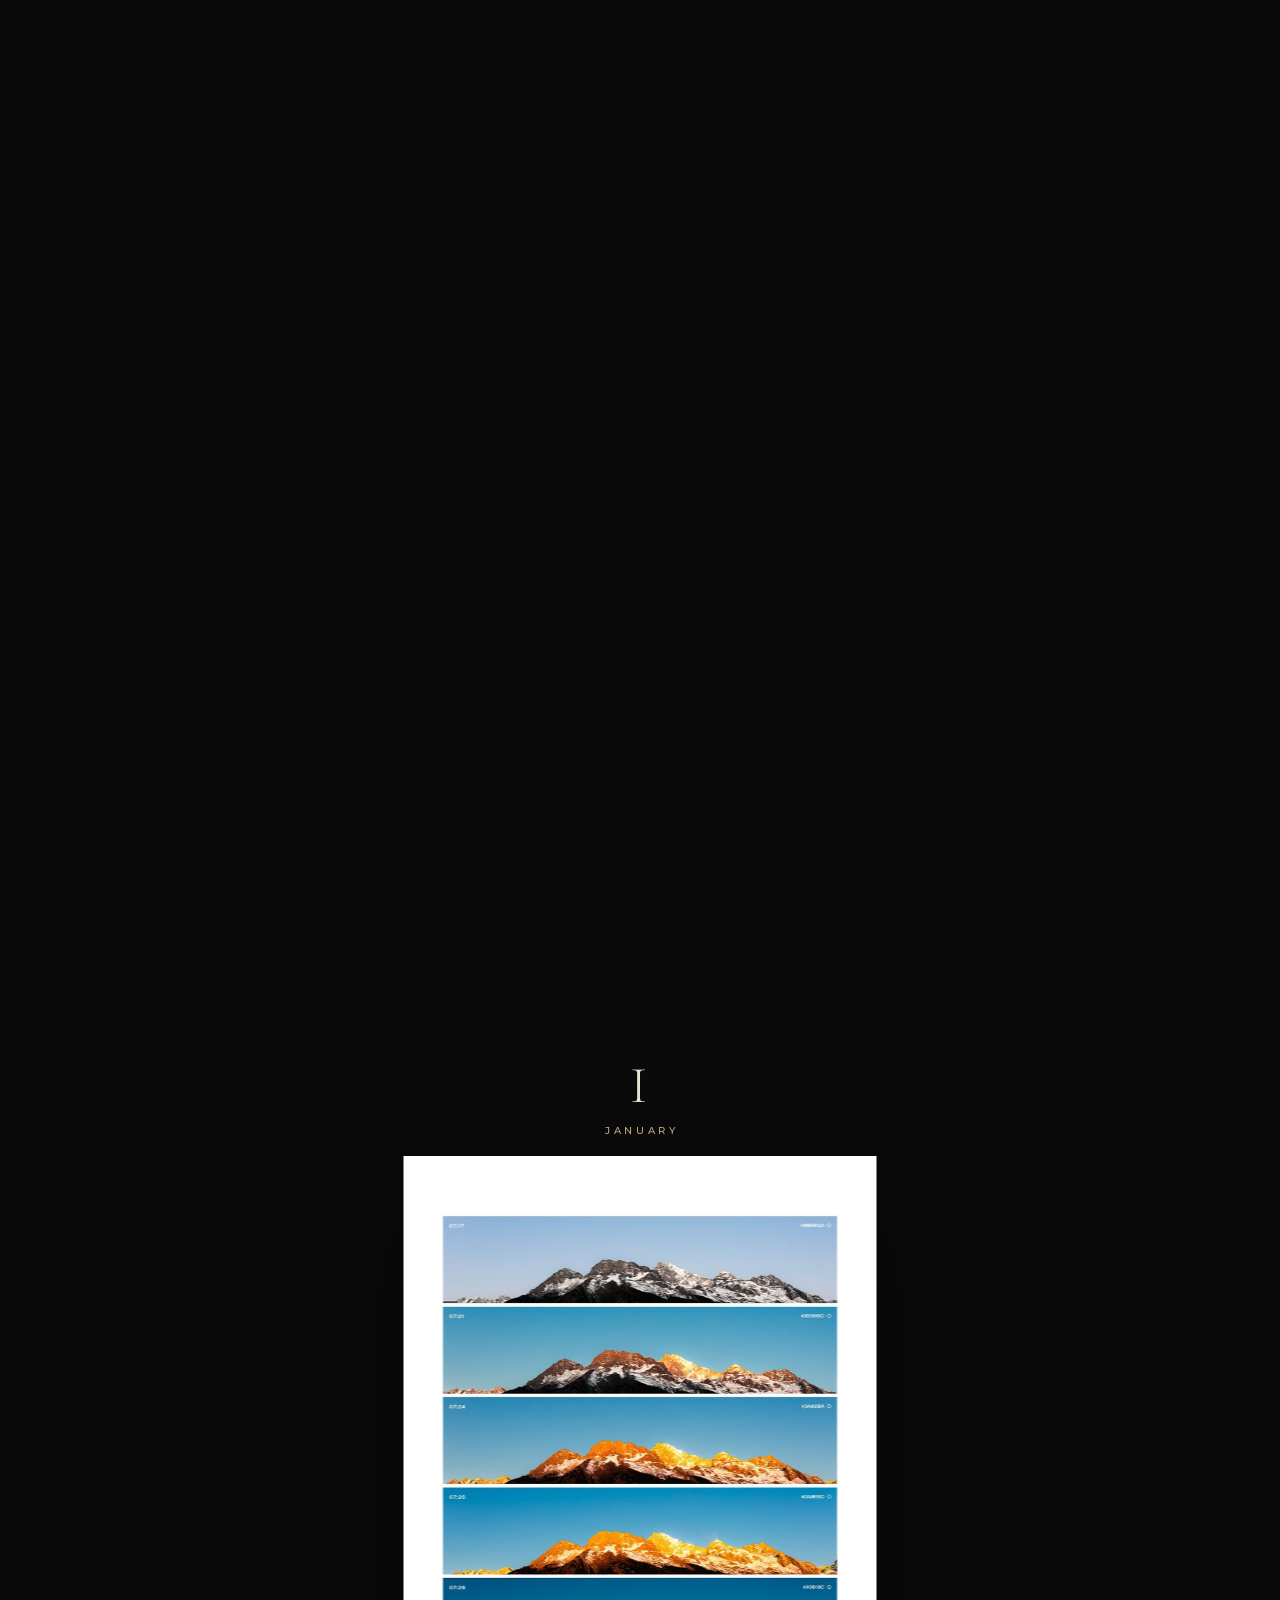
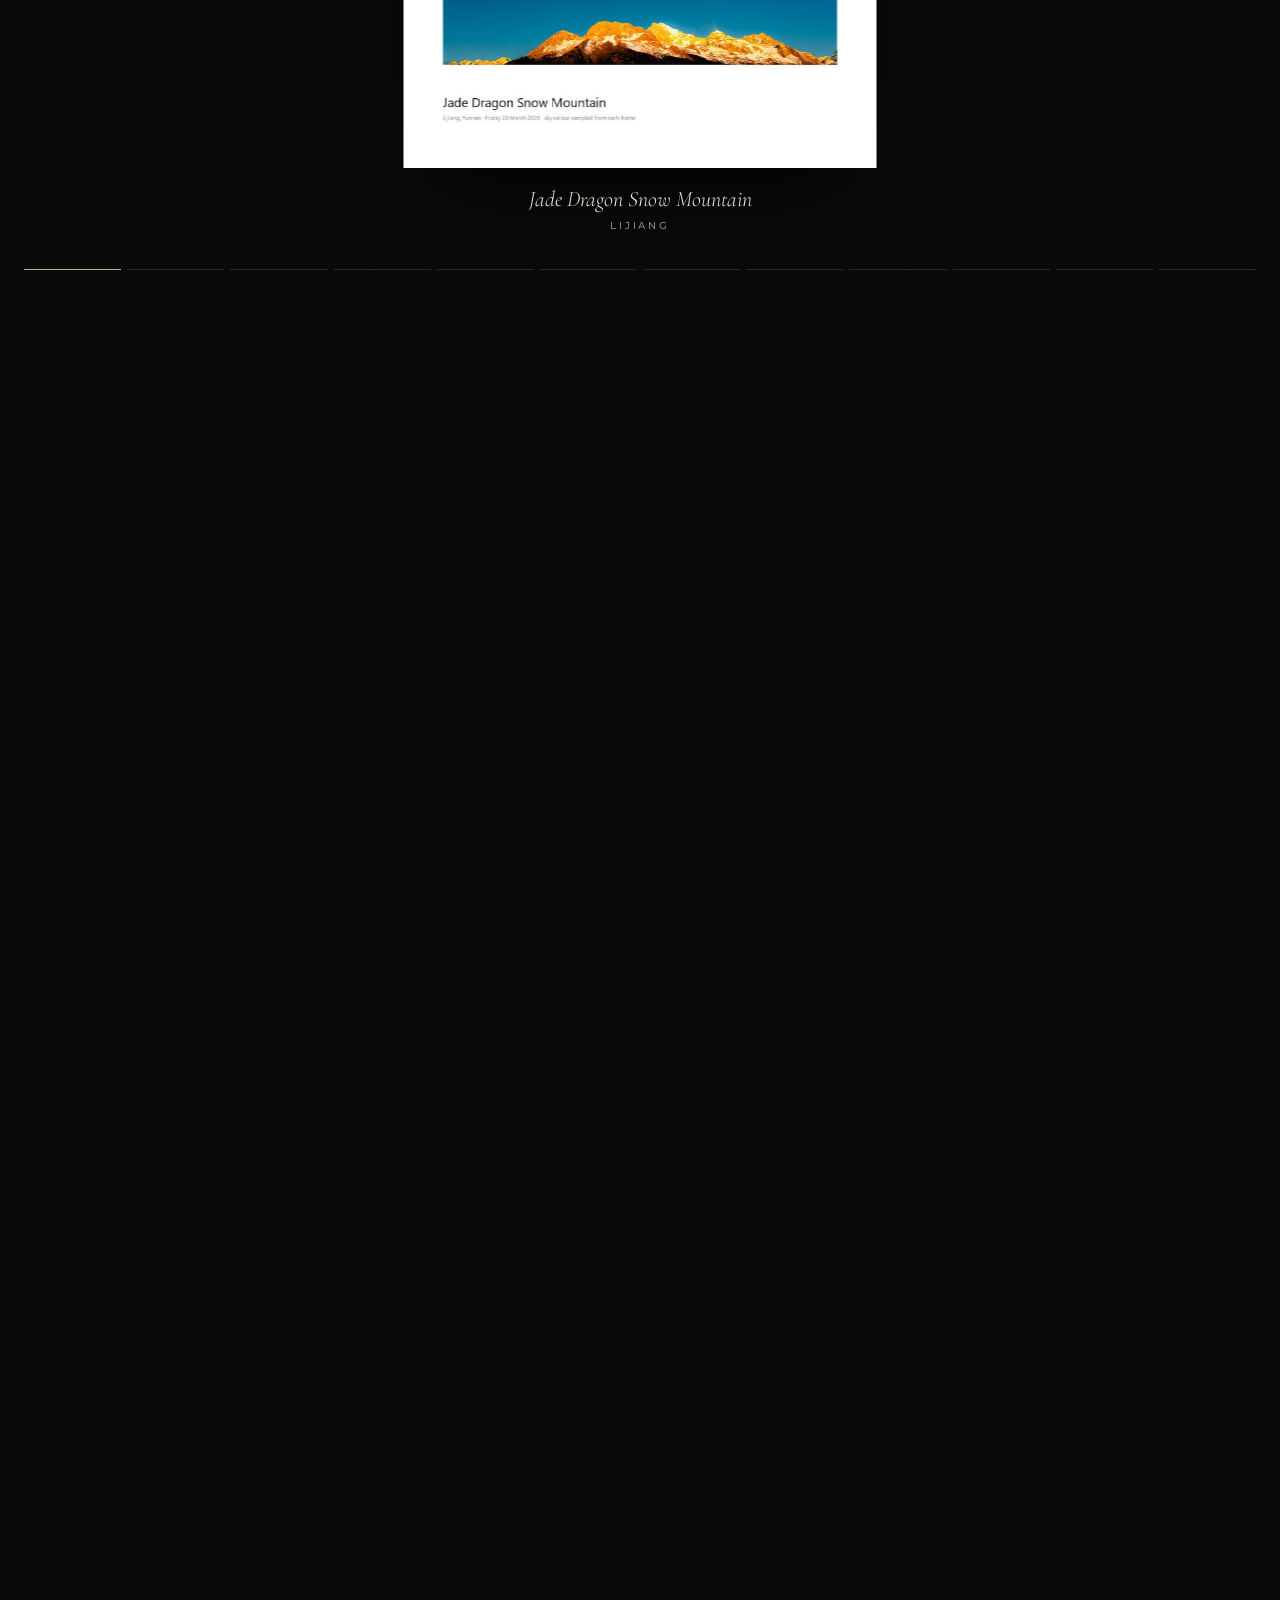
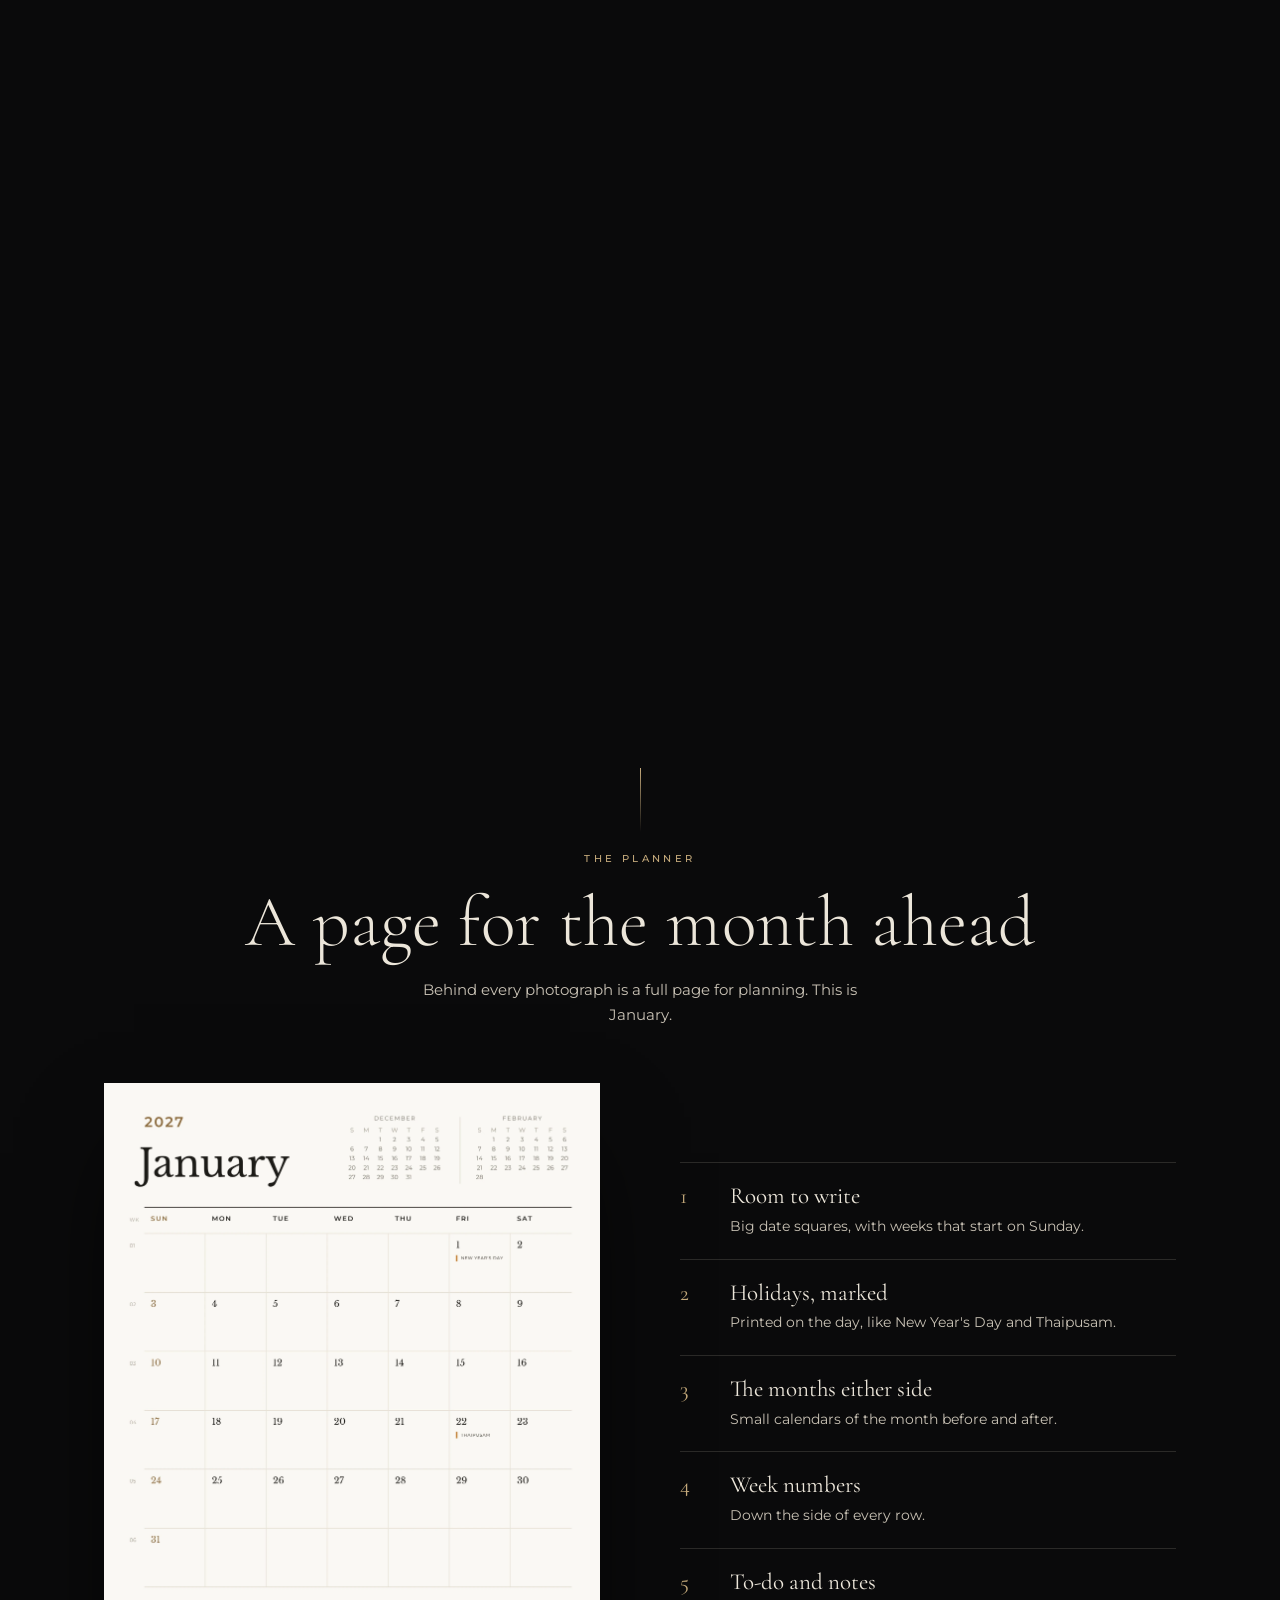
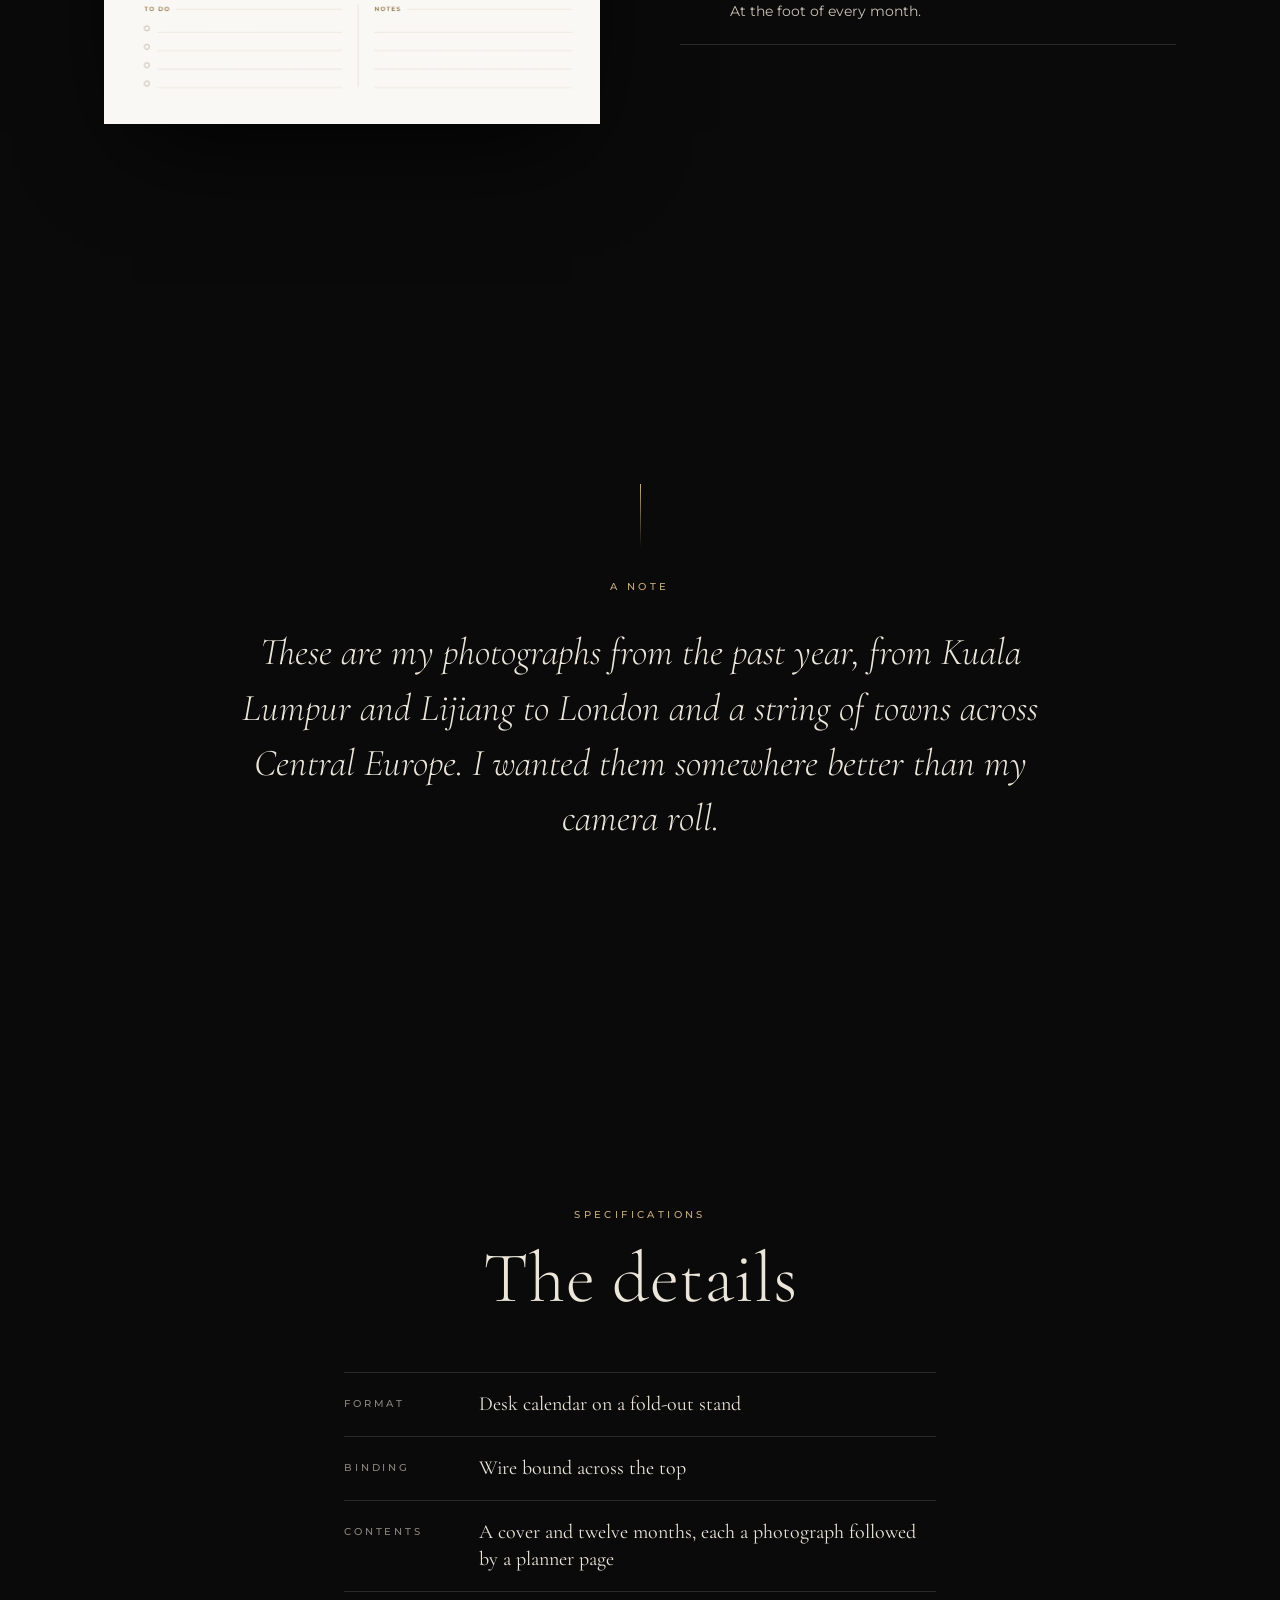
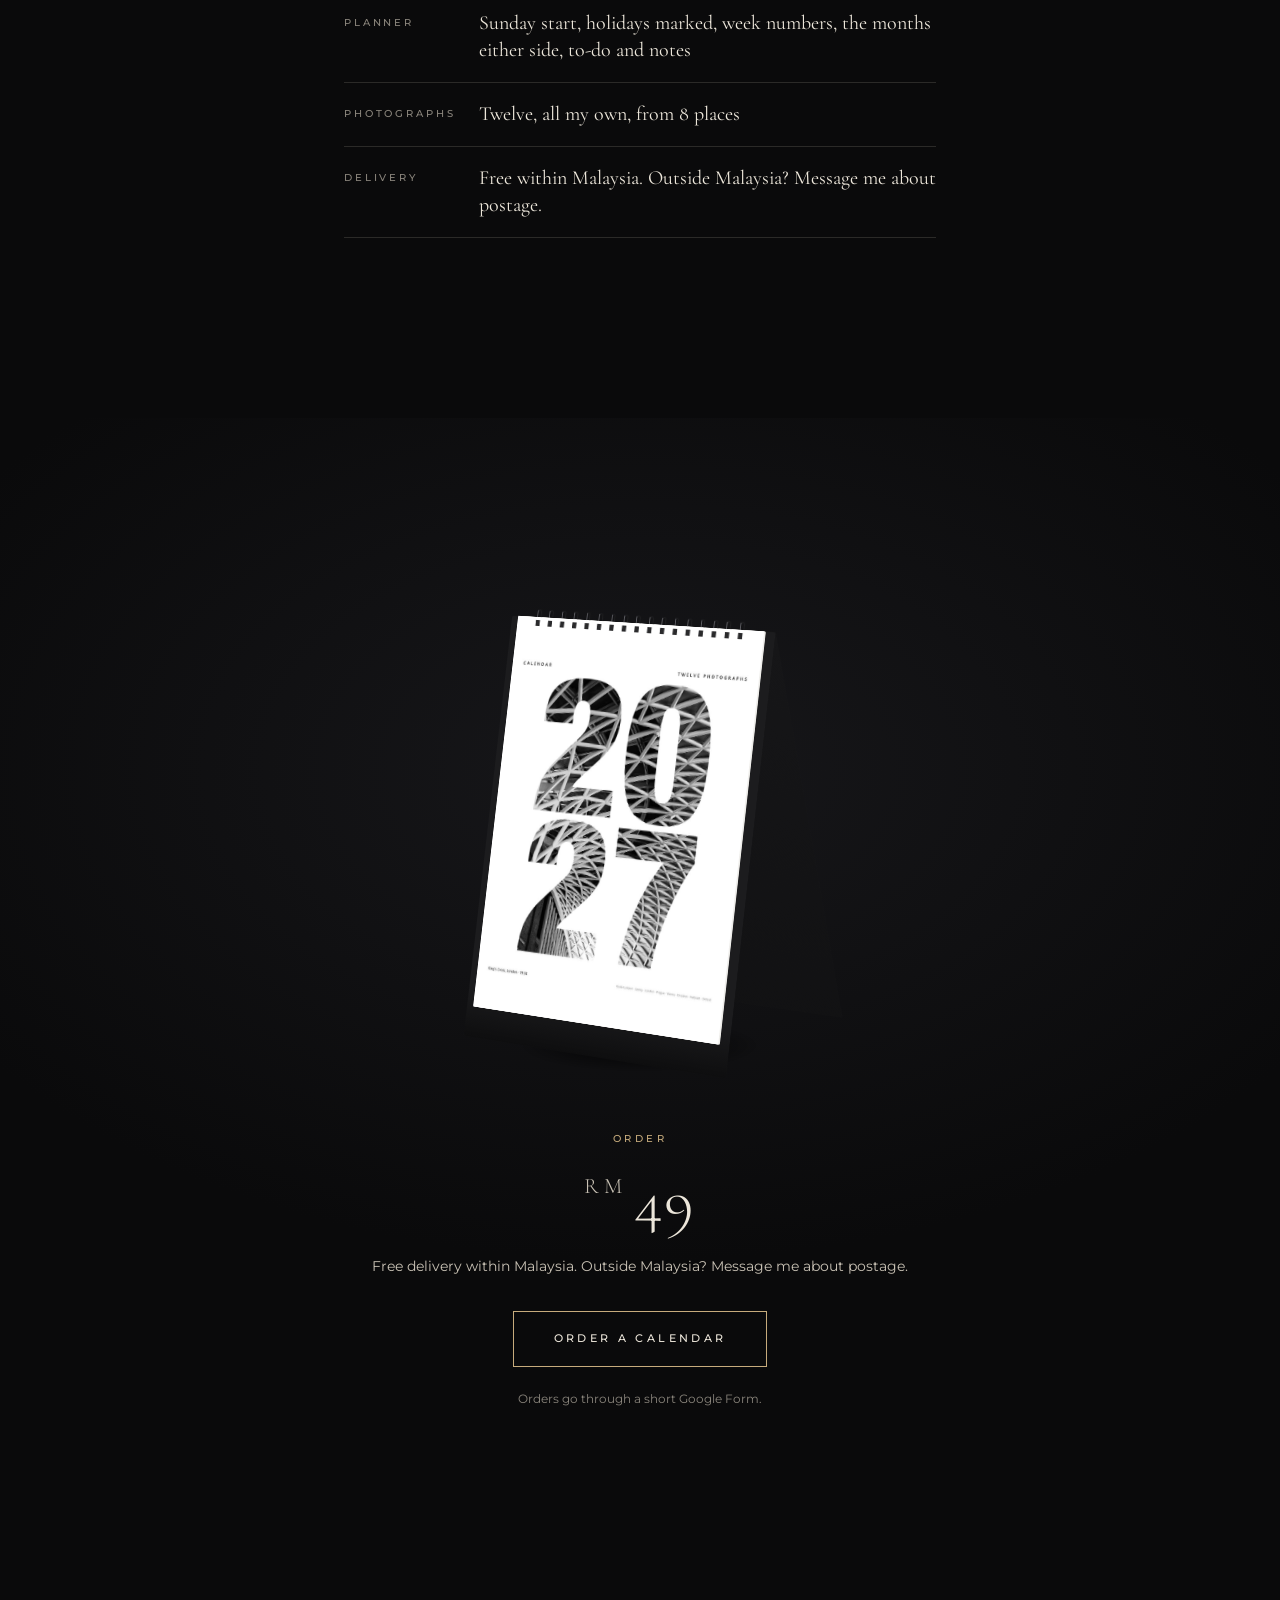
==== commit 8402f2b5: "Instagram graphics: six designs in story and post sizes; delivery is Malaysia only stories.html now " ====
--- a/design-2.html
+++ b/design-2.html
@@ -4,7 +4,7 @@
   <meta charset="UTF-8">
   <meta name="viewport" content="width=device-width, initial-scale=1, viewport-fit=cover">
   <title>Desk Calendar 2027</title>
-  <meta name="description" content="A desk calendar of my photographs for 2027, with a full planner page behind every photograph. Free delivery across Malaysia.">
+  <meta name="description" content="A desk calendar of my photographs for 2027, with a full planner page behind every photograph. Free delivery within Malaysia.">
   <meta name="theme-color" content="#0a0a0b">
   <!-- Link previews: replace the relative image path with the full https:// address once the domain is live. -->
   <meta property="og:title" content="Desk Calendar 2027">
@@ -232,7 +232,7 @@
           <div><dt>Contents</dt><dd>A cover and twelve months, each a photograph followed by a planner page</dd></div>
           <div><dt>Planner</dt><dd>Sunday start, holidays marked, week numbers, the months either side, to-do and notes</dd></div>
           <div><dt>Photographs</dt><dd id="specPhotos">Twelve, all my own</dd></div>
-          <div><dt>Delivery</dt><dd>Free across Malaysia; Singapore at postage cost</dd></div>
+          <div><dt>Delivery</dt><dd>Free within Malaysia. Outside Malaysia? Message me about postage.</dd></div>
         </dl>
       </div>
     </section>
@@ -242,7 +242,7 @@
         <div class="order-cal" id="orderCalScene"><div id="orderCal" role="img" aria-label="The desk calendar on its black stand"></div></div>
         <p class="label" data-reveal>Order</p>
         <p class="price" data-reveal><small>RM</small>49</p>
-        <p class="ship" data-reveal>Free delivery across Malaysia. Singapore: postage at cost.</p>
+        <p class="ship" data-reveal>Free delivery within Malaysia. Outside Malaysia? Message me about postage.</p>
         <a class="btn" href="#order" data-order="final" data-reveal>Order a calendar</a>
         <p class="fine" data-reveal>Orders go through a short Google Form.</p>
       </div>
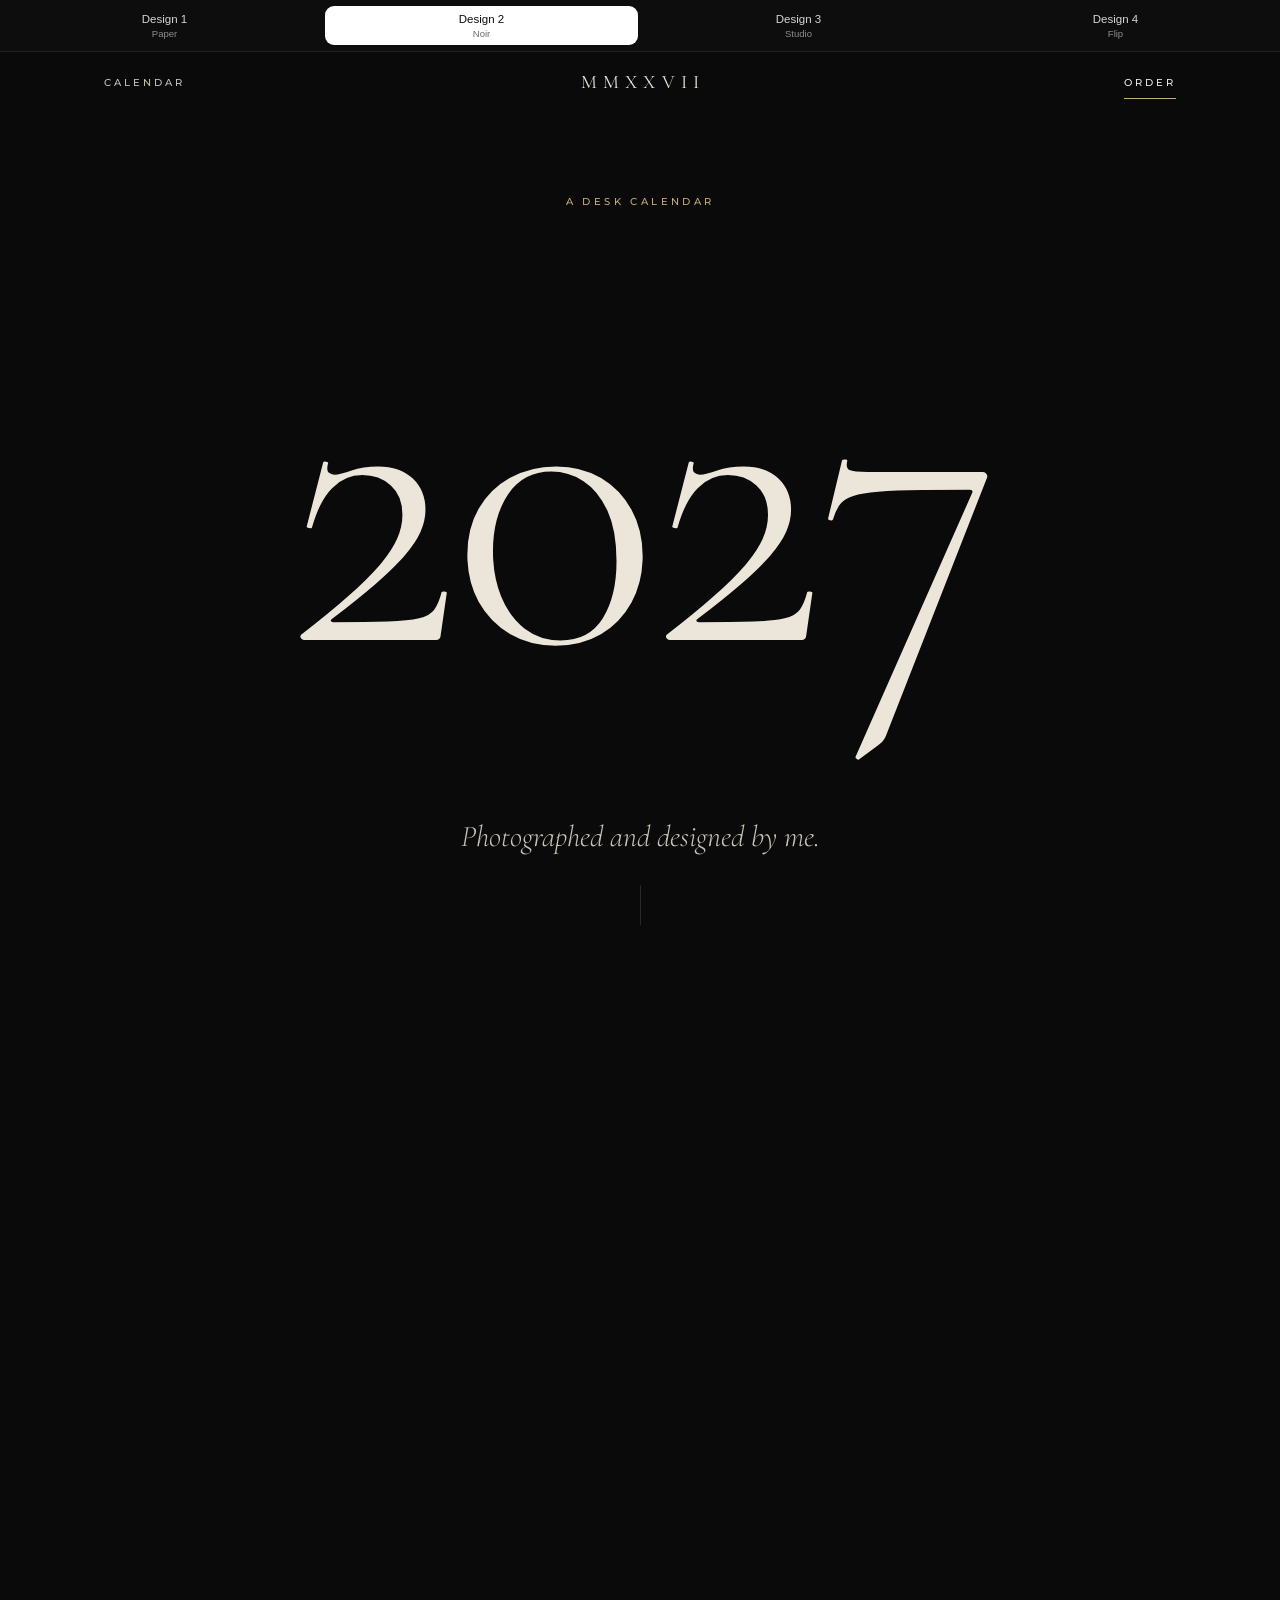
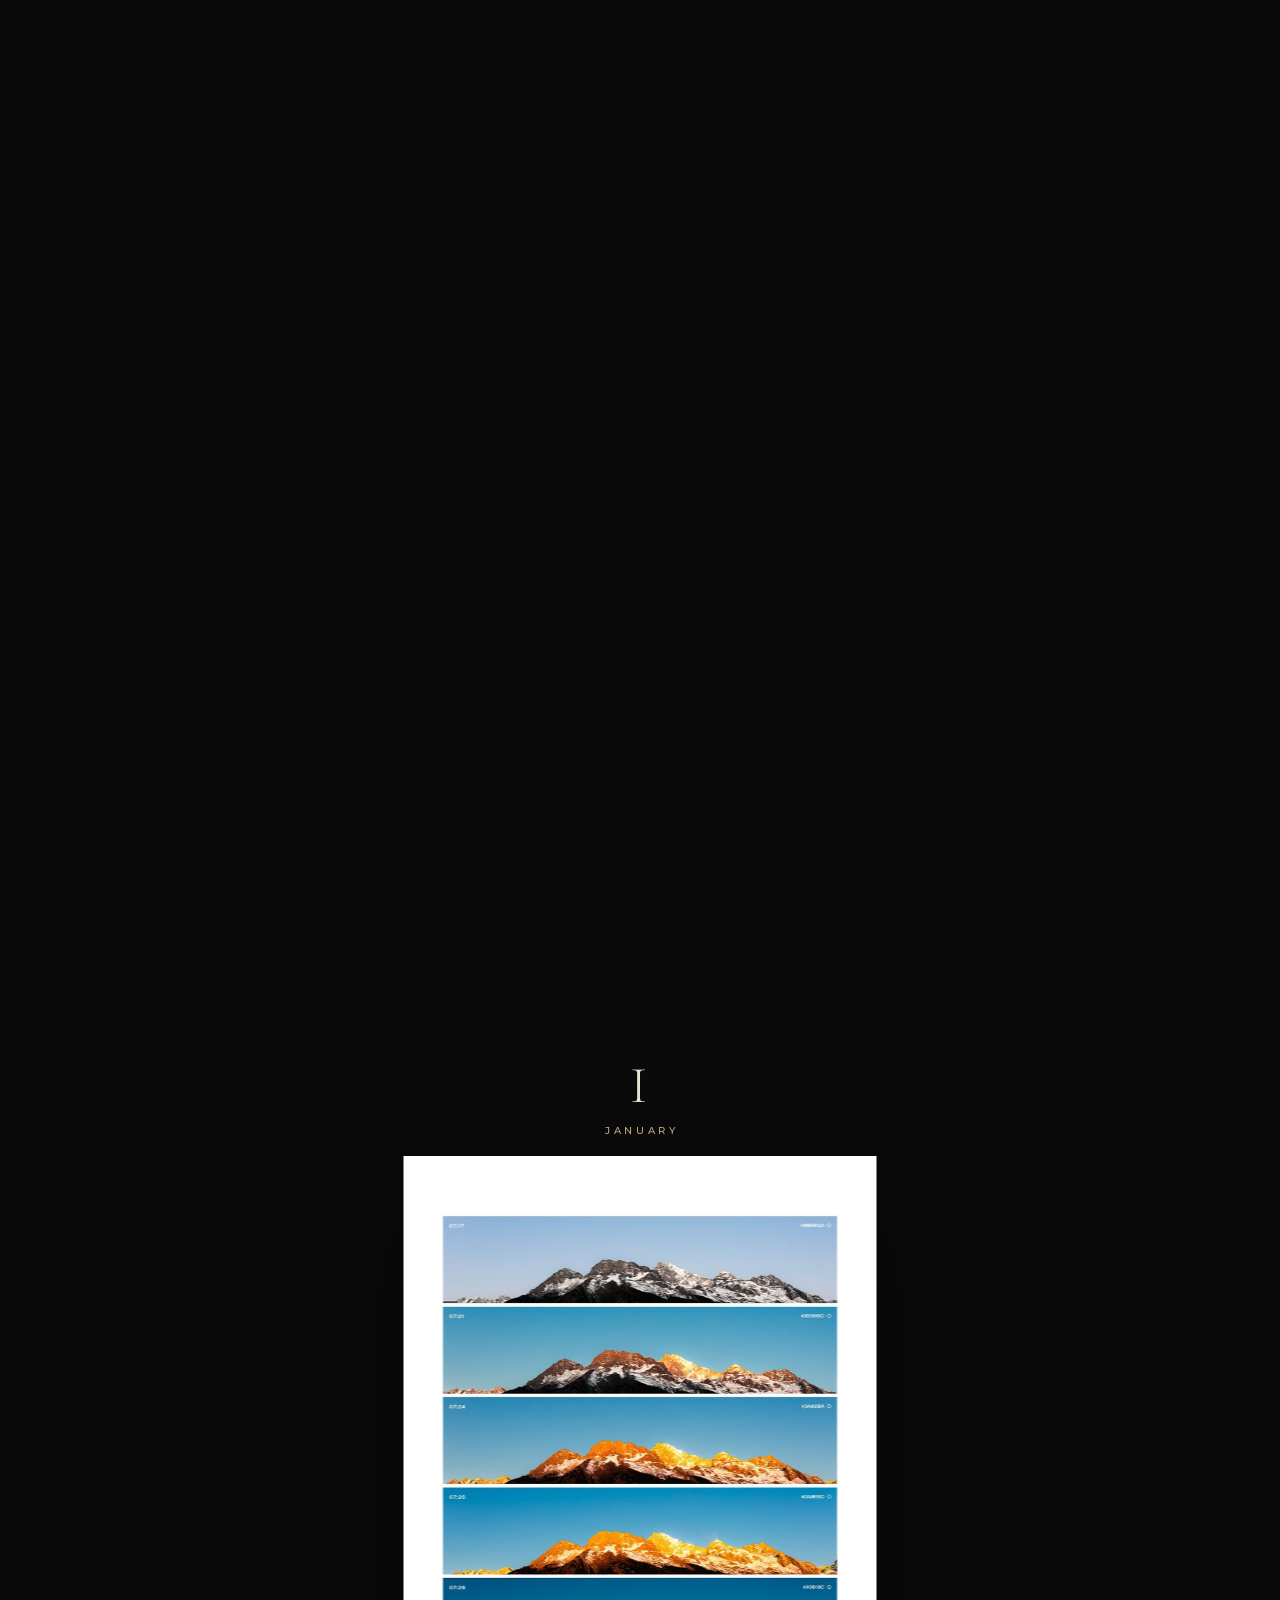
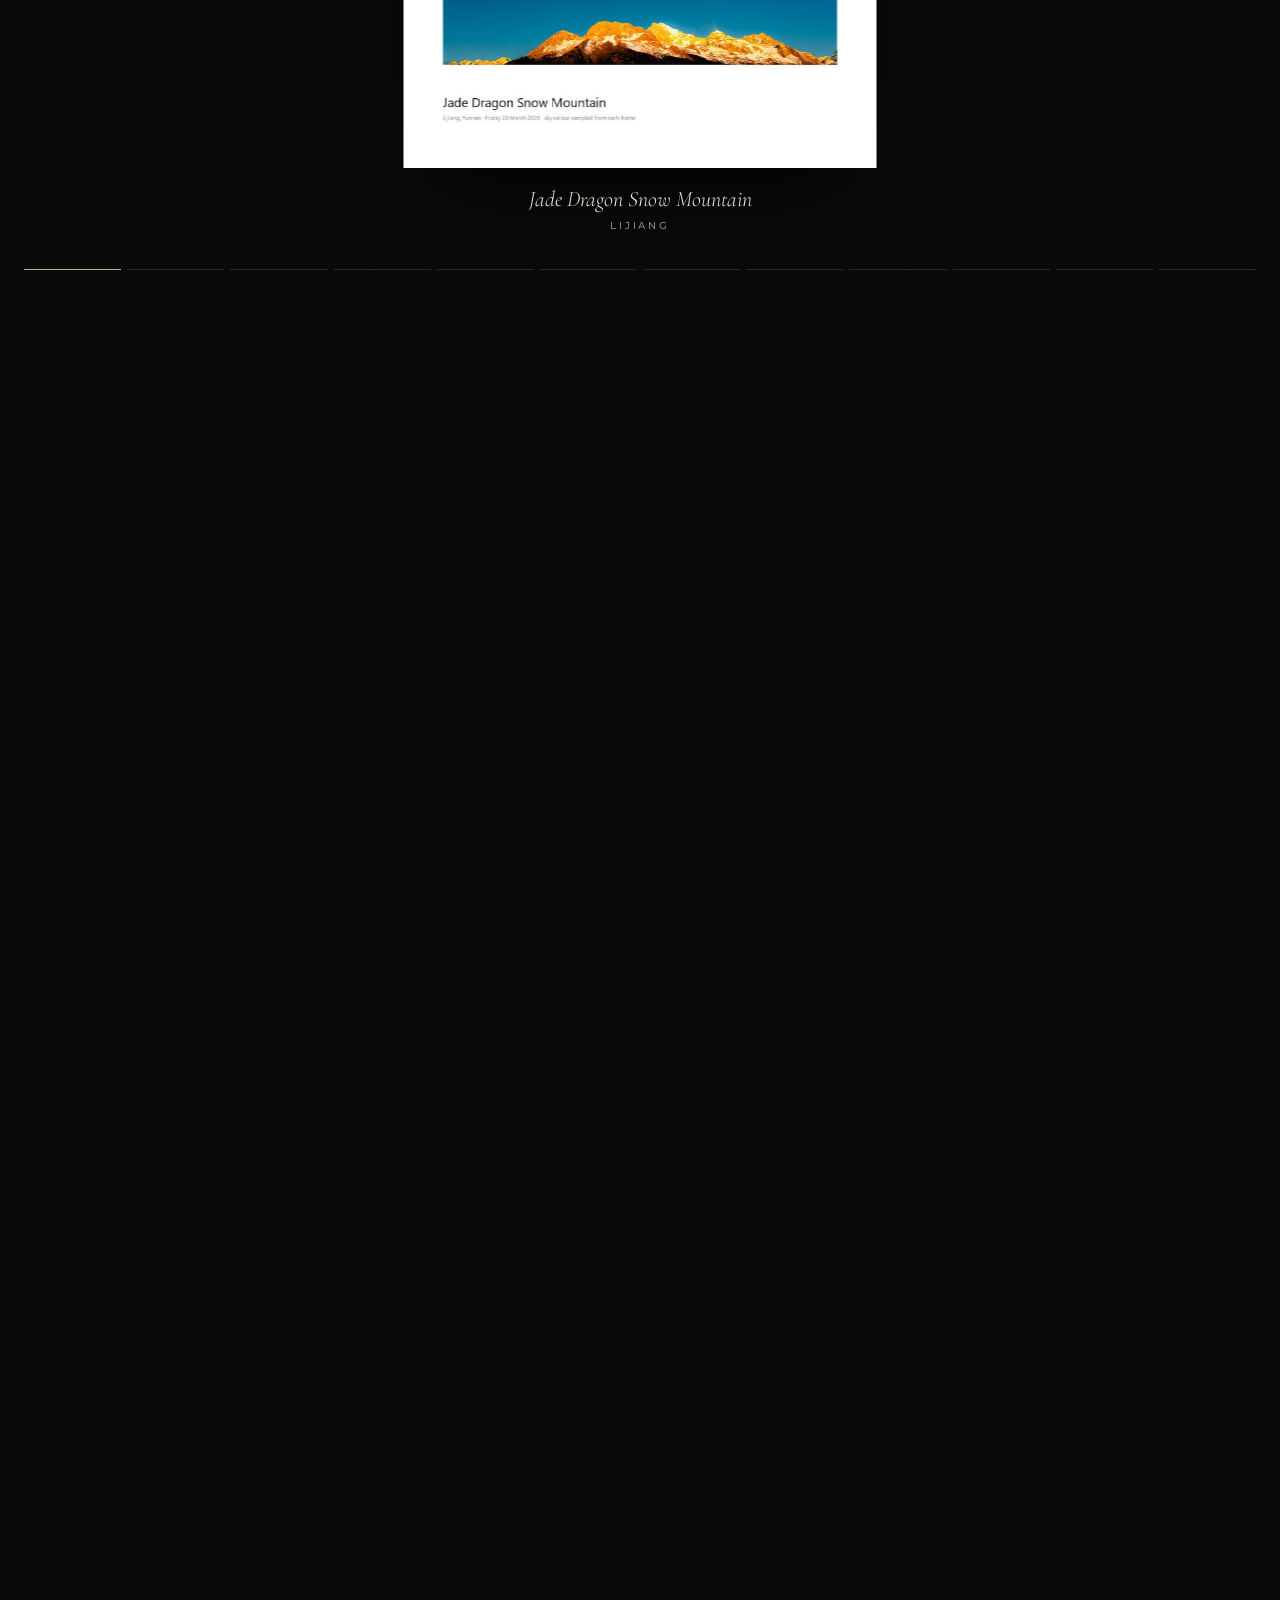
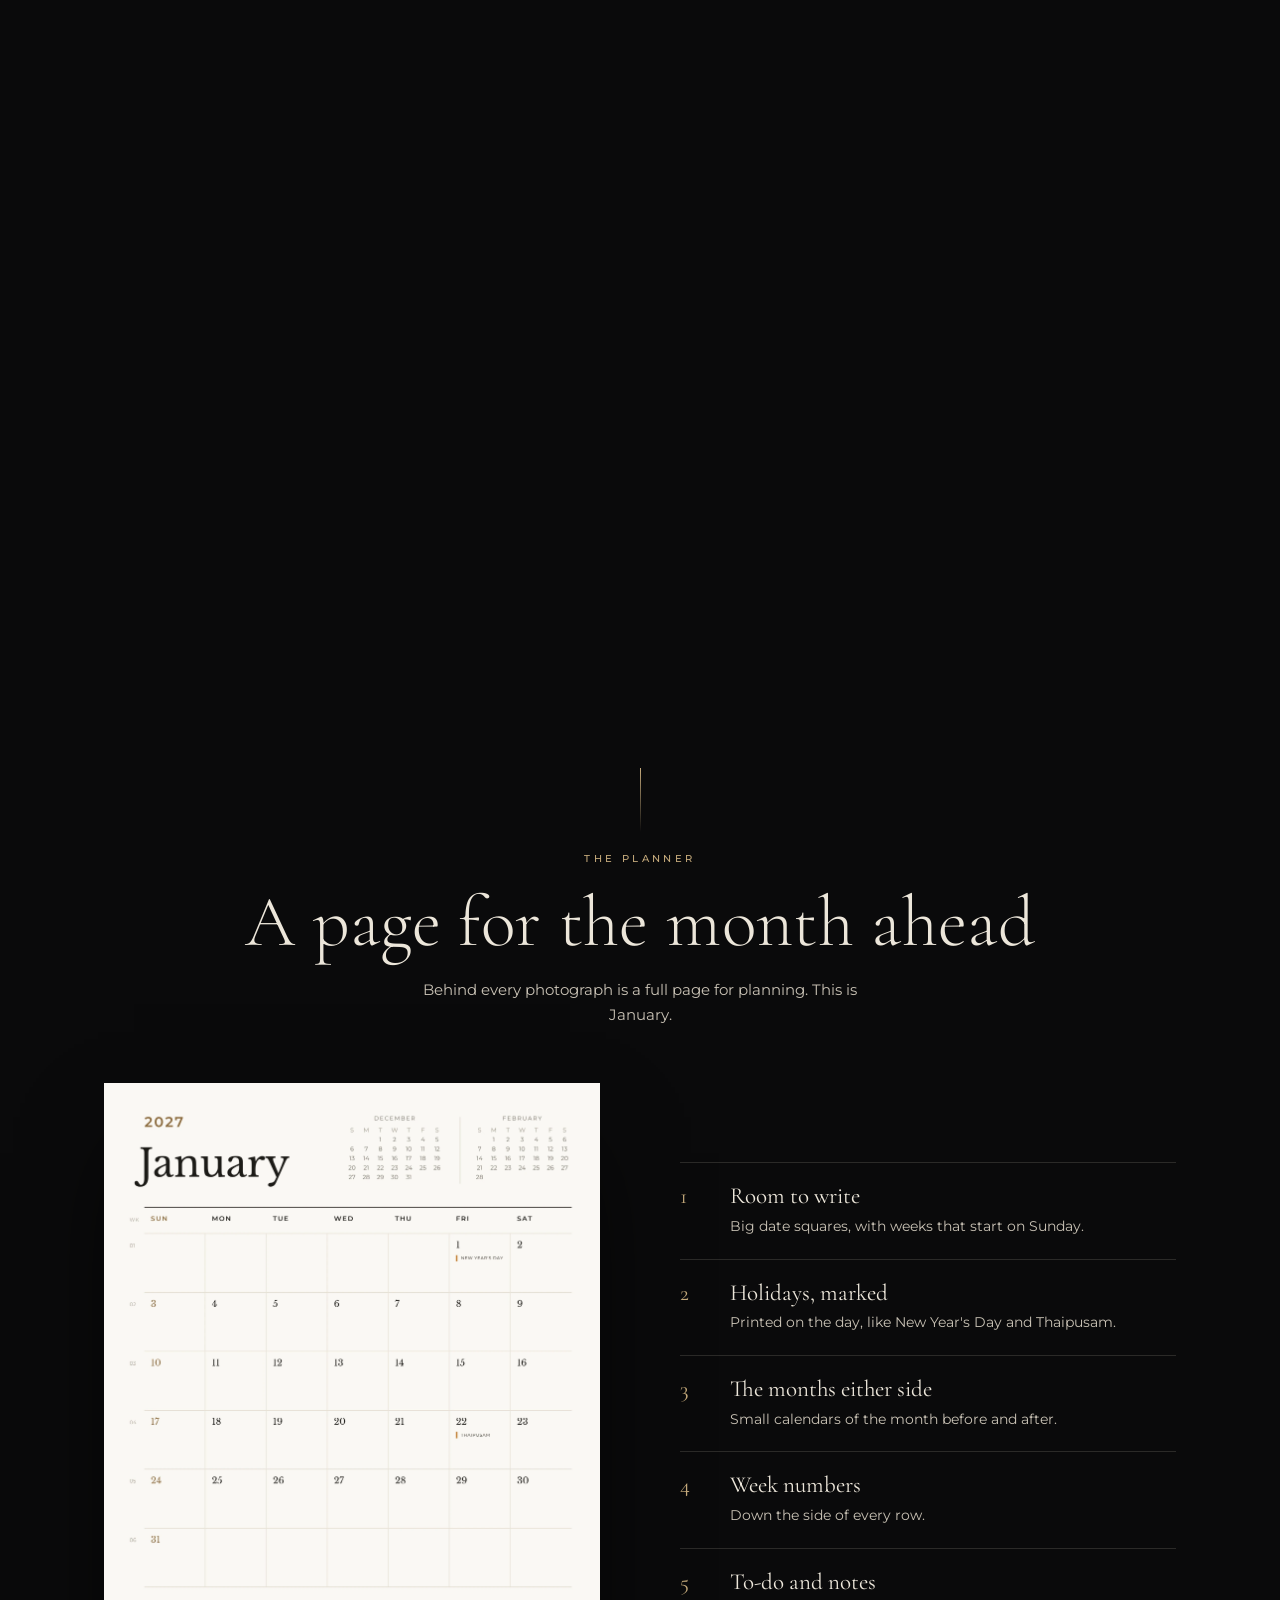
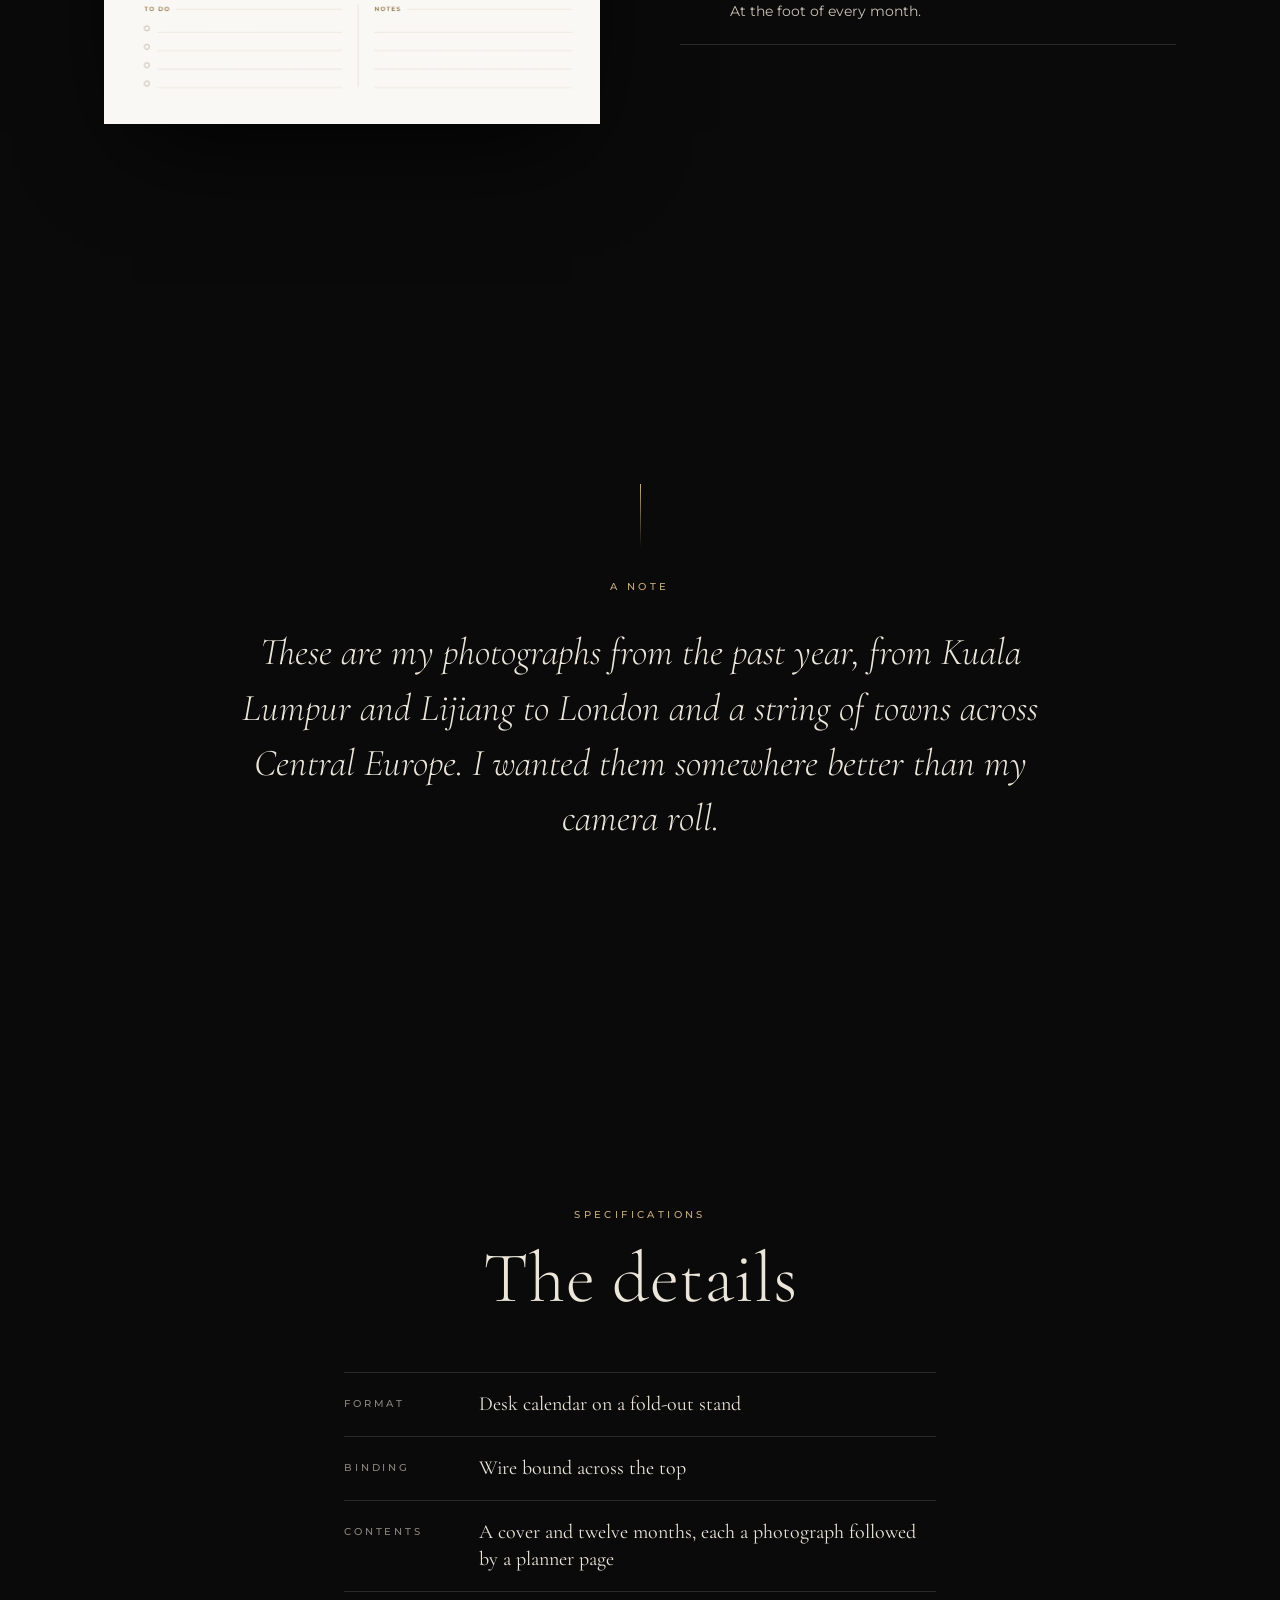
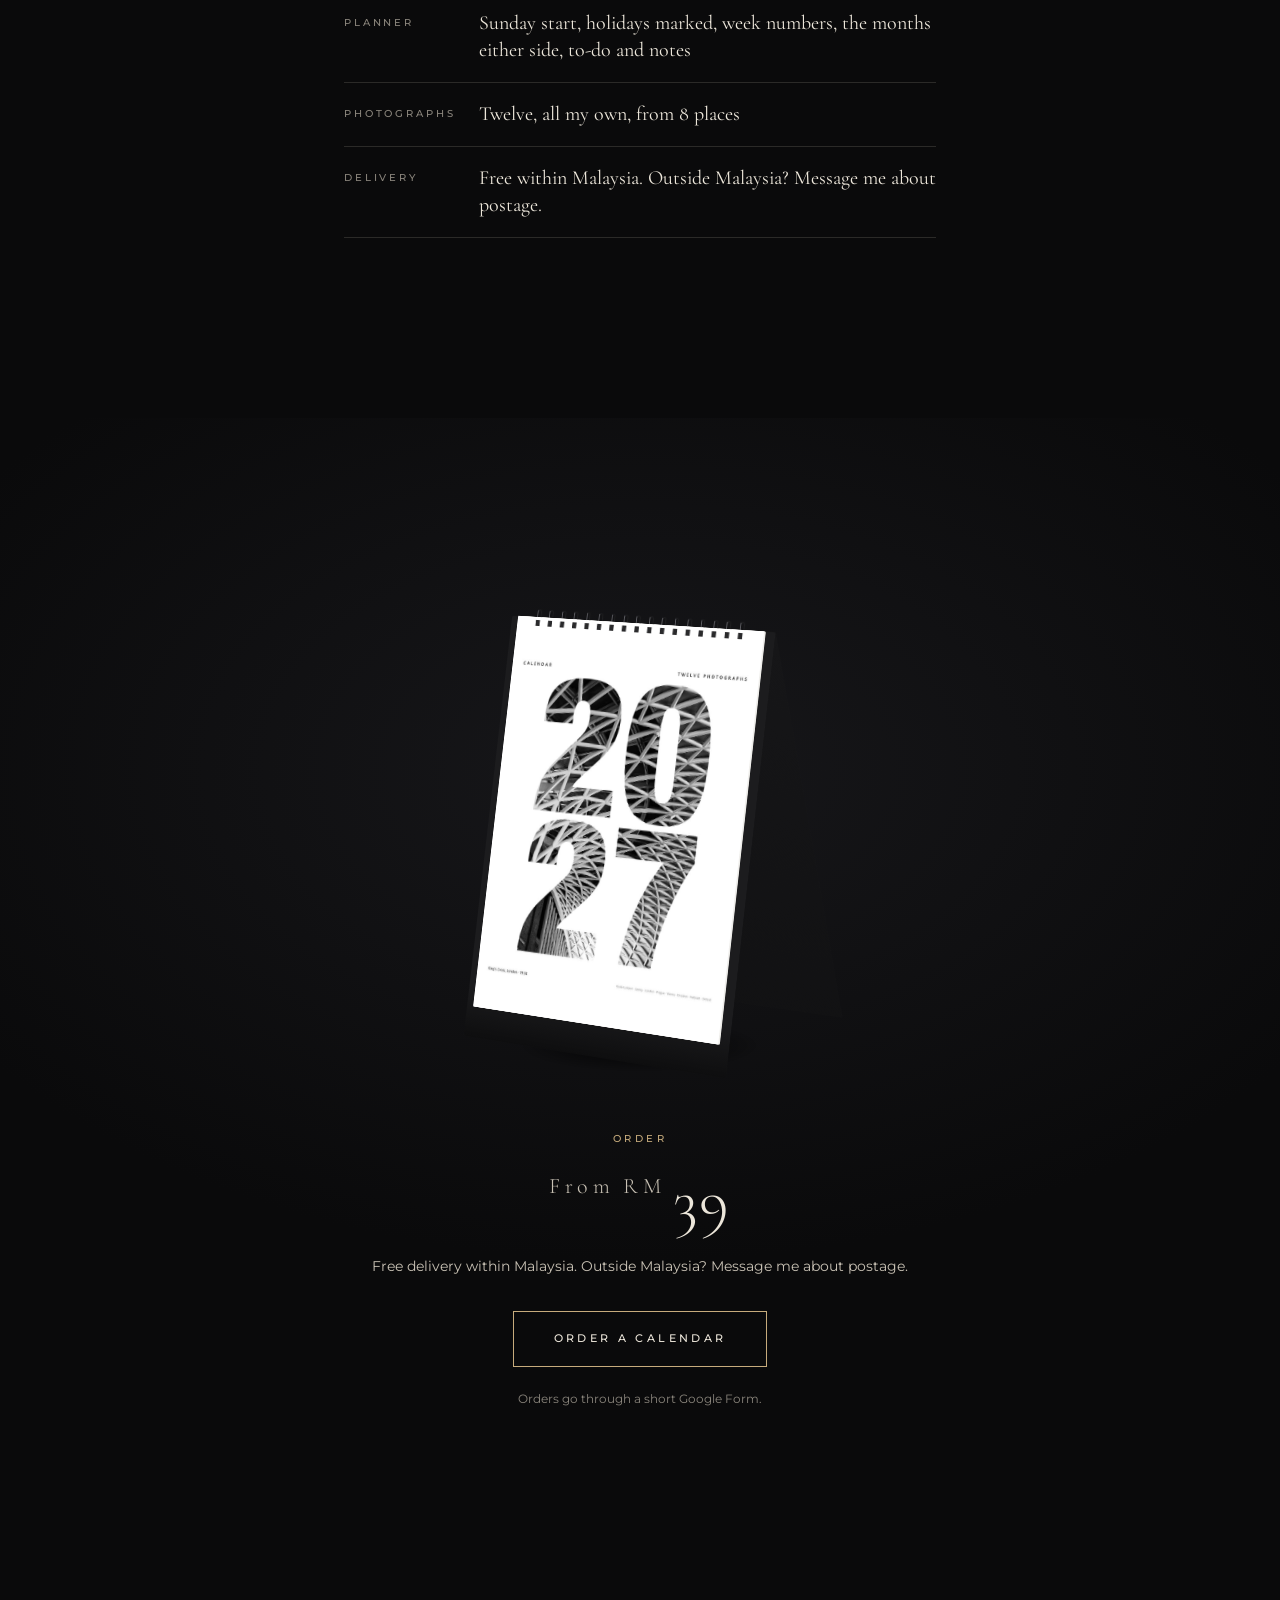
==== commit d7f65d59: "New pricing: RM 39 standard, RM 49 personalised, RM 10 off two Designs 3 and 4 show the two options " ====
--- a/design-2.html
+++ b/design-2.html
@@ -241,7 +241,7 @@
       <div class="wrap">
         <div class="order-cal" id="orderCalScene"><div id="orderCal" role="img" aria-label="The desk calendar on its black stand"></div></div>
         <p class="label" data-reveal>Order</p>
-        <p class="price" data-reveal><small>RM</small>49</p>
+        <p class="price" data-reveal><small>From RM</small>39</p>
         <p class="ship" data-reveal>Free delivery within Malaysia. Outside Malaysia? Message me about postage.</p>
         <a class="btn" href="#order" data-order="final" data-reveal>Order a calendar</a>
         <p class="fine" data-reveal>Orders go through a short Google Form.</p>
